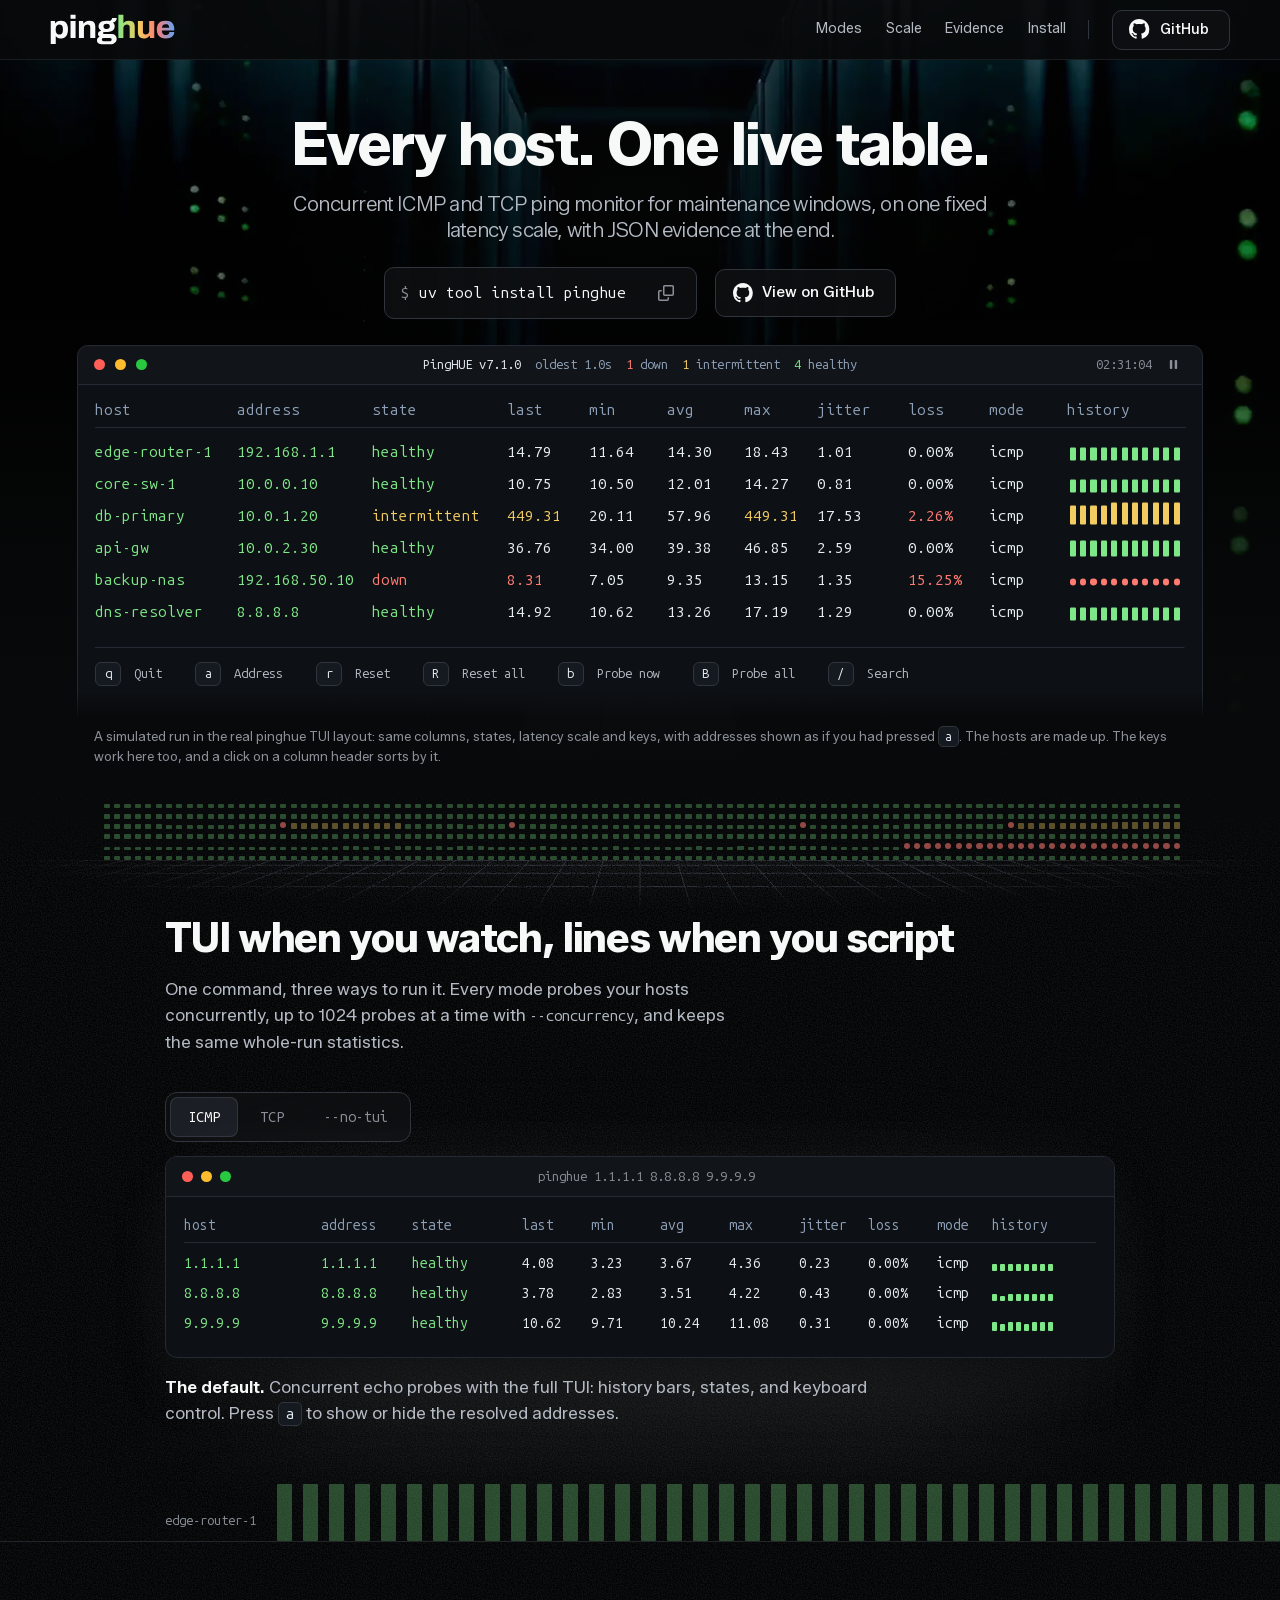
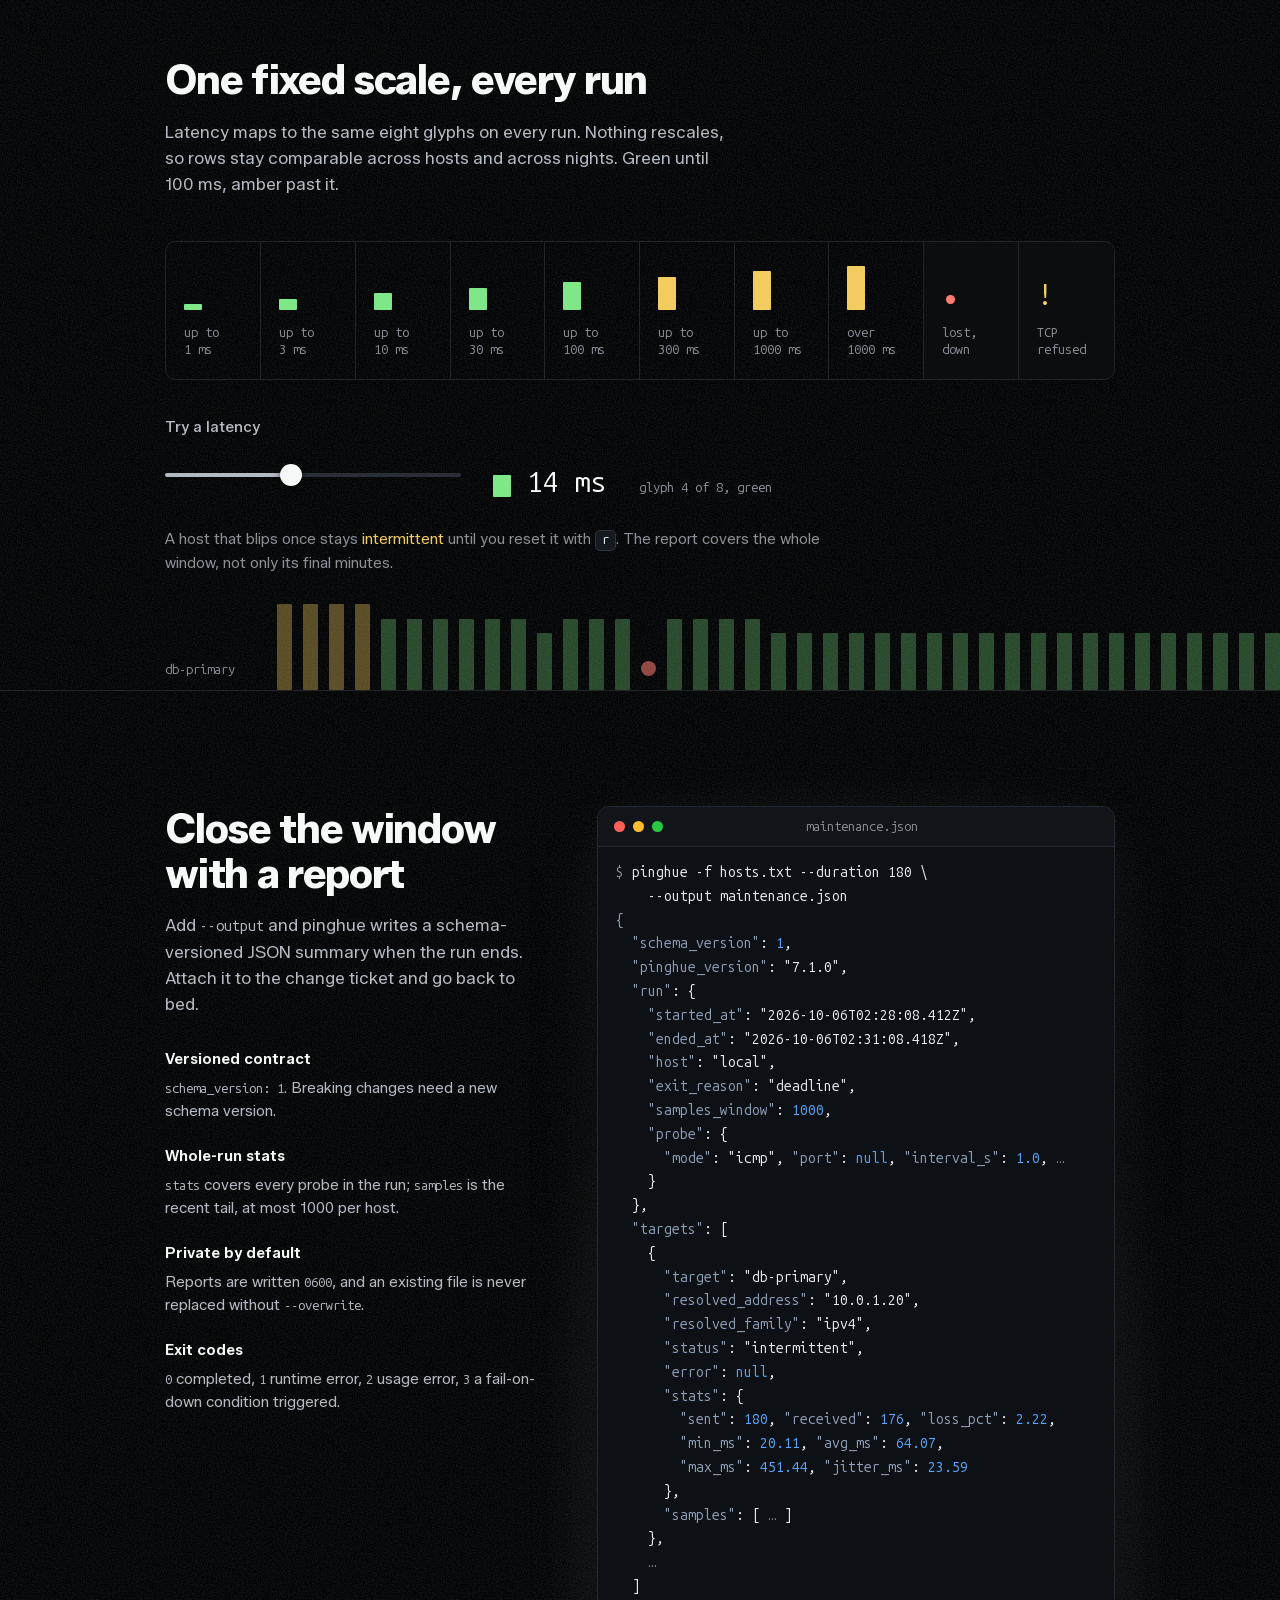
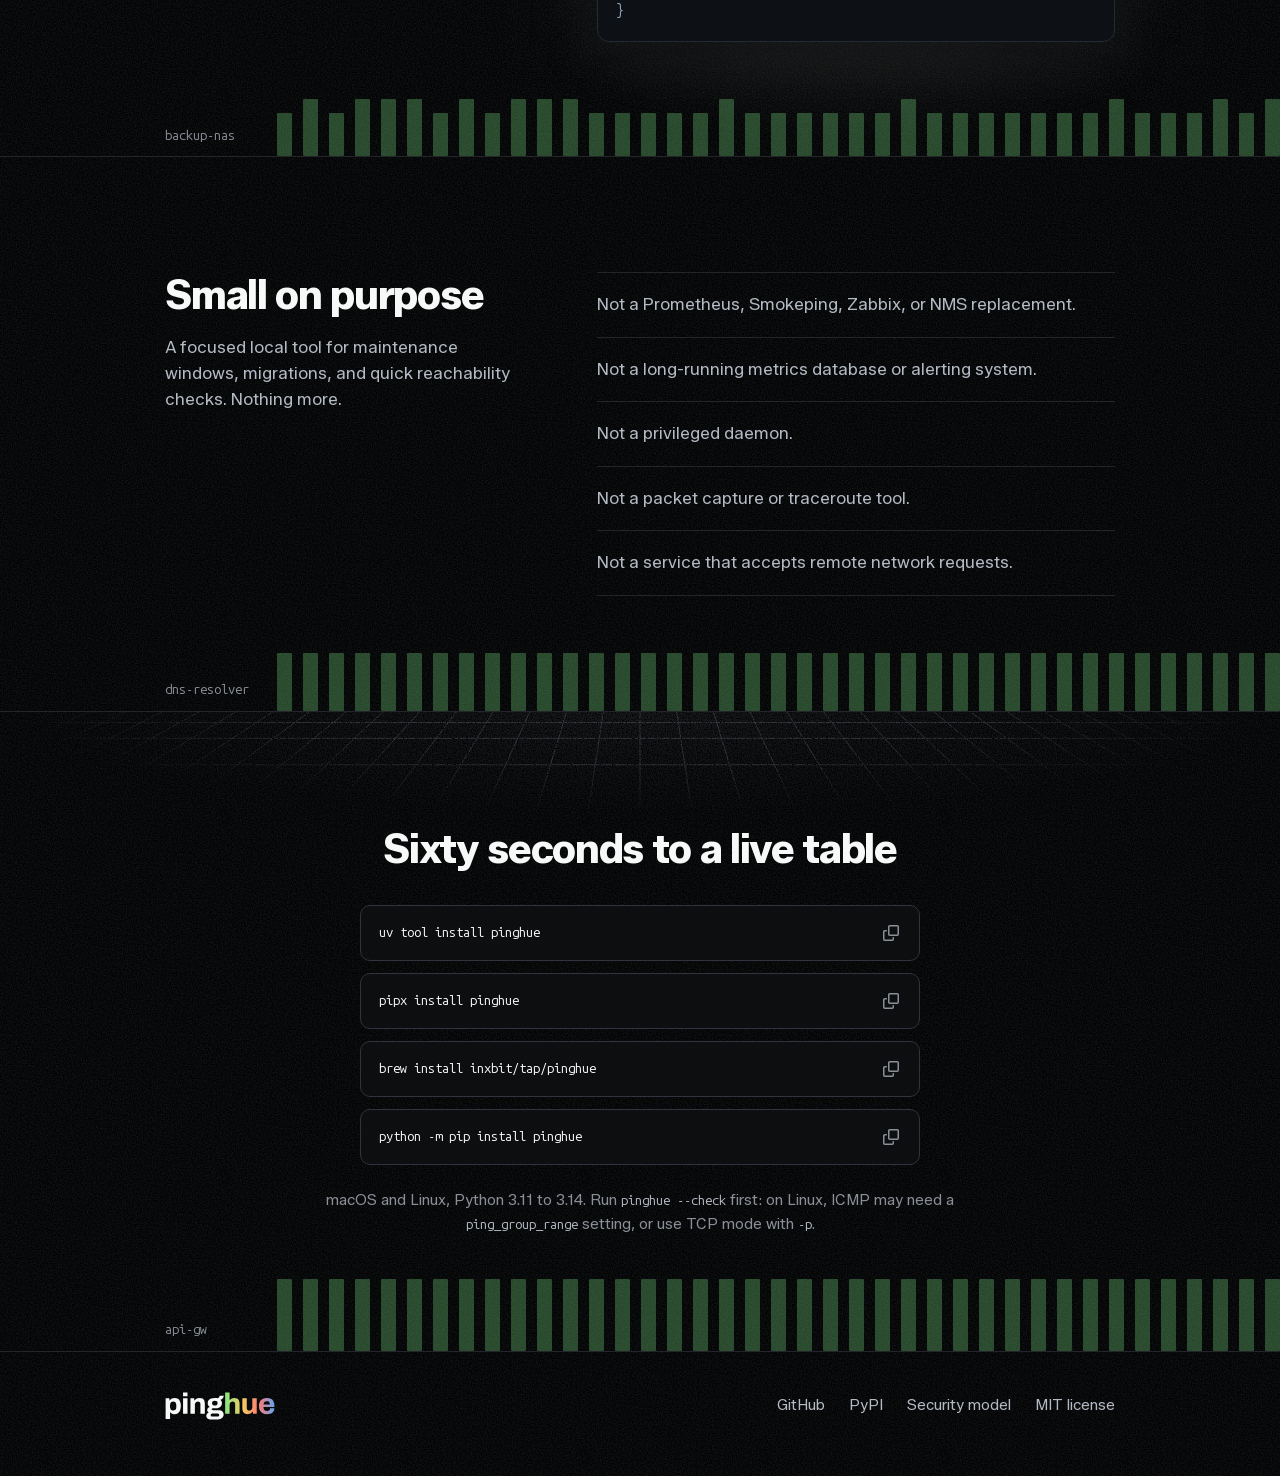
==== docs/index.html @ cf2d3b65 "site: sort the hero demo by column, and keep its title off the clock Sorting by column header, added" ====
<!DOCTYPE html>
<html lang="en">
<head>
  <meta charset="utf-8">
  <meta name="viewport" content="width=device-width, initial-scale=1">
  <meta http-equiv="Content-Security-Policy" content="default-src 'none'; script-src 'self'; style-src 'self'; img-src 'self'; font-src 'self'; media-src 'self'; base-uri 'none'; form-action 'none'">
  <title>pinghue - concurrent ICMP and TCP ping monitor</title>
  <meta name="description" content="Monitor many hosts in one colored terminal table, run ICMP or TCP probes, and export schema-versioned JSON evidence for maintenance windows.">
  <meta name="theme-color" content="#08090a">
  <link rel="canonical" href="https://pinghue.com/">
  <link rel="icon" type="image/svg+xml" href="assets/pinghue-favicon.svg">

  <meta property="og:type" content="website">
  <meta property="og:url" content="https://pinghue.com/">
  <meta property="og:title" content="pinghue - concurrent ICMP and TCP ping monitor">
  <meta property="og:description" content="Monitor many hosts in one colored terminal table, run ICMP or TCP probes, and export schema-versioned JSON evidence for maintenance windows.">
  <meta property="og:image" content="https://pinghue.com/assets/pinghue-social-card.png">
  <meta property="og:image:width" content="1200">
  <meta property="og:image:height" content="630">
  <meta property="og:image:alt" content="The pinghue terminal table monitoring several hosts during a maintenance window.">
  <meta name="twitter:card" content="summary_large_image">
  <meta name="twitter:title" content="pinghue - concurrent ICMP and TCP ping monitor">
  <meta name="twitter:description" content="Monitor many hosts in one colored terminal table, run ICMP or TCP probes, and export schema-versioned JSON evidence for maintenance windows.">
  <meta name="twitter:image" content="https://pinghue.com/assets/pinghue-social-card.png">
  <meta name="twitter:image:alt" content="The pinghue terminal table monitoring several hosts during a maintenance window.">

  <link rel="preload" href="fonts/zalando-sans-latin.woff2" as="font" type="font/woff2" crossorigin>
  <link rel="preload" href="fonts/ubuntu-sans-mono-latin.woff2" as="font" type="font/woff2" crossorigin>
  <link rel="stylesheet" href="site.css">
</head>
<body>
<svg class="sprite" aria-hidden="true" focusable="false">
  <symbol id="i-copy" viewBox="0 0 16 16"><path d="M0 6.75C0 5.784.784 5 1.75 5h1.5a.75.75 0 0 1 0 1.5h-1.5a.25.25 0 0 0-.25.25v7.5c0 .138.112.25.25.25h7.5a.25.25 0 0 0 .25-.25v-1.5a.75.75 0 0 1 1.5 0v1.5A1.75 1.75 0 0 1 9.25 16h-7.5A1.75 1.75 0 0 1 0 14.25Z"/><path d="M5 1.75C5 .784 5.784 0 6.75 0h7.5C15.216 0 16 .784 16 1.75v7.5A1.75 1.75 0 0 1 14.25 11h-7.5A1.75 1.75 0 0 1 5 9.25Zm1.75-.25a.25.25 0 0 0-.25.25v7.5c0 .138.112.25.25.25h7.5a.25.25 0 0 0 .25-.25v-7.5a.25.25 0 0 0-.25-.25Z"/></symbol>
  <symbol id="i-check" viewBox="0 0 16 16"><path d="M13.78 4.22a.75.75 0 0 1 0 1.06l-7.25 7.25a.75.75 0 0 1-1.06 0L2.22 9.28a.751.751 0 0 1 .018-1.042.751.751 0 0 1 1.042-.018L6 10.94l6.72-6.72a.75.75 0 0 1 1.06 0Z"/></symbol>
</svg>

<a class="skip-link" href="#main">Skip to content</a>

<header class="nav">
  <a class="brand" href="/"><img src="assets/pinghue-wordmark.svg" width="165" height="42" alt="pinghue"></a>
  <nav class="nav-links" aria-label="Site">
    <a href="#modes">Modes</a>
    <a href="#scale">Scale</a>
    <a href="#evidence">Evidence</a>
    <a href="#install">Install</a>
  </nav>
  <a class="btn nav-gh" href="https://github.com/inxbit/pinghue">
    <svg class="icon" viewBox="0 0 16 16" aria-hidden="true"><path d="M8 0c4.42 0 8 3.58 8 8a8.013 8.013 0 0 1-5.45 7.59c-.4.08-.55-.17-.55-.38 0-.27.01-1.13.01-2.2 0-.75-.25-1.23-.54-1.48 1.78-.2 3.65-.88 3.65-3.95 0-.88-.31-1.59-.82-2.15.08-.2.36-1.02-.08-2.12 0 0-.67-.22-2.2.82-.64-.18-1.32-.27-2-.27-.68 0-1.36.09-2 .27-1.53-1.03-2.2-.82-2.2-.82-.44 1.1-.16 1.92-.08 2.12-.51.56-.82 1.28-.82 2.15 0 3.06 1.86 3.75 3.64 3.95-.23.2-.44.55-.51 1.07-.46.21-1.61.55-2.33-.66-.15-.24-.6-.83-1.23-.82-.67.01-.27.38.01.53.34.19.73.9.82 1.13.16.45.68 1.31 2.69.94 0 .67.01 1.3.01 1.49 0 .21-.15.45-.55.38A7.995 7.995 0 0 1 0 8c0-4.42 3.58-8 8-8Z"/></svg>
    <span>GitHub</span>
  </a>
</header>

<main id="main">

  <section class="hero" aria-labelledby="hero-title" data-hero>
    <div class="backdrop" aria-hidden="true">
      <img class="still" src="assets/hero-poster.webp" width="2508" height="1412" alt="" decoding="async" fetchpriority="high">
      <video muted playsinline loop preload="none" data-src="media/hero.mp4"></video>
    </div>

    <div class="hero-copy">
      <h1 id="hero-title">Every host. One live table.</h1>
      <p class="lede">Concurrent ICMP and TCP ping monitor for maintenance windows, on one fixed latency scale, with JSON evidence at the end.</p>
      <div class="actions">
        <div class="cmd">
          <span class="cmd-prompt" aria-hidden="true">$</span>
          <code>uv tool install pinghue</code>
          <button class="copy-btn" type="button" data-copy="uv tool install pinghue" aria-label="Copy install command">
            <svg class="icon i-copy" viewBox="0 0 16 16" aria-hidden="true"><path d="M0 6.75C0 5.784.784 5 1.75 5h1.5a.75.75 0 0 1 0 1.5h-1.5a.25.25 0 0 0-.25.25v7.5c0 .138.112.25.25.25h7.5a.25.25 0 0 0 .25-.25v-1.5a.75.75 0 0 1 1.5 0v1.5A1.75 1.75 0 0 1 9.25 16h-7.5A1.75 1.75 0 0 1 0 14.25Z"/><path d="M5 1.75C5 .784 5.784 0 6.75 0h7.5C15.216 0 16 .784 16 1.75v7.5A1.75 1.75 0 0 1 14.25 11h-7.5A1.75 1.75 0 0 1 5 9.25Zm1.75-.25a.25.25 0 0 0-.25.25v7.5c0 .138.112.25.25.25h7.5a.25.25 0 0 0 .25-.25v-7.5a.25.25 0 0 0-.25-.25Z"/></svg>
            <svg class="icon i-check" viewBox="0 0 16 16" aria-hidden="true"><path d="M13.78 4.22a.75.75 0 0 1 0 1.06l-7.25 7.25a.75.75 0 0 1-1.06 0L2.22 9.28a.751.751 0 0 1 .018-1.042.751.751 0 0 1 1.042-.018L6 10.94l6.72-6.72a.75.75 0 0 1 1.06 0Z"/></svg>
          </button>
        </div>
        <a class="btn" href="https://github.com/inxbit/pinghue">
          <svg class="icon" viewBox="0 0 16 16" aria-hidden="true"><path d="M8 0c4.42 0 8 3.58 8 8a8.013 8.013 0 0 1-5.45 7.59c-.4.08-.55-.17-.55-.38 0-.27.01-1.13.01-2.2 0-.75-.25-1.23-.54-1.48 1.78-.2 3.65-.88 3.65-3.95 0-.88-.31-1.59-.82-2.15.08-.2.36-1.02-.08-2.12 0 0-.67-.22-2.2.82-.64-.18-1.32-.27-2-.27-.68 0-1.36.09-2 .27-1.53-1.03-2.2-.82-2.2-.82-.44 1.1-.16 1.92-.08 2.12-.51.56-.82 1.28-.82 2.15 0 3.06 1.86 3.75 3.64 3.95-.23.2-.44.55-.51 1.07-.46.21-1.61.55-2.33-.66-.15-.24-.6-.83-1.23-.82-.67.01-.27.38.01.53.34.19.73.9.82 1.13.16.45.68 1.31 2.69.94 0 .67.01 1.3.01 1.49 0 .21-.15.45-.55.38A7.995 7.995 0 0 1 0 8c0-4.42 3.58-8 8-8Z"/></svg>
          <span>View on GitHub</span>
        </a>
      </div>
    </div>

    <figure class="term" aria-labelledby="term-cap">
      <div class="term-window" tabindex="0" data-term>
      <div class="term-bar">
        <span class="dots" aria-hidden="true"><i></i><i></i><i></i></span>
        <span class="term-head"><span class="term-title" aria-hidden="true">PingHUE v7.1.0</span><span class="term-summary" aria-hidden="true" data-summary>oldest 1.0s  <span class="t-red">1</span> down  <span class="t-amber">1</span> intermittent  <span class="t-green">4</span> healthy</span></span>
        <span class="term-end">
          <span class="term-clock" aria-hidden="true" data-clock>02:31:04</span>
          <button class="term-pause" type="button" aria-label="Pause the live demo" data-pause hidden>
            <svg class="icon i-pause" viewBox="0 0 16 16" aria-hidden="true"><rect x="3.5" y="2.5" width="3" height="11" rx="1"/><rect x="9.5" y="2.5" width="3" height="11" rx="1"/></svg>
            <svg class="icon i-play" viewBox="0 0 16 16" aria-hidden="true"><path d="M4.5 2.9v10.2a.9.9 0 0 0 1.37.77l8.2-5.1a.9.9 0 0 0 0-1.54l-8.2-5.1A.9.9 0 0 0 4.5 2.9Z"/></svg>
          </button>
        </span>
      </div>
      <div class="term-body" data-scroll="pinghue table">
        <table class="tui">
          <thead>
            <tr><th scope="col">host</th><th scope="col">address</th><th scope="col">state</th><th scope="col">last</th><th scope="col">min</th><th scope="col">avg</th><th scope="col">max</th><th scope="col">jitter</th><th scope="col">loss</th><th scope="col">mode</th><th scope="col">history</th></tr>
          </thead>
          <tbody data-rows>
            <tr><th scope="row">edge-router-1</th><td>192.168.1.1</td><td class="s-healthy">healthy</td><td>14.79</td><td>11.64</td><td>14.30</td><td>18.43</td><td>1.01</td><td>0.00%</td><td>icmp</td><td><span class="bars" role="img" aria-label="last 11 probes: 11 ok"><i class="ok h4"></i><i class="ok h4"></i><i class="ok h4"></i><i class="ok h4"></i><i class="ok h4"></i><i class="ok h4"></i><i class="ok h4"></i><i class="ok h4"></i><i class="ok h4"></i><i class="ok h4"></i><i class="ok h4"></i></span></td></tr>
            <tr><th scope="row">core-sw-1</th><td>10.0.0.10</td><td class="s-healthy">healthy</td><td>10.75</td><td>10.50</td><td>12.01</td><td>14.27</td><td>0.81</td><td>0.00%</td><td>icmp</td><td><span class="bars" role="img" aria-label="last 11 probes: 11 ok"><i class="ok h4"></i><i class="ok h4"></i><i class="ok h4"></i><i class="ok h4"></i><i class="ok h4"></i><i class="ok h4"></i><i class="ok h4"></i><i class="ok h4"></i><i class="ok h4"></i><i class="ok h4"></i><i class="ok h4"></i></span></td></tr>
            <tr><th scope="row">db-primary</th><td>10.0.1.20</td><td class="s-intermittent">intermittent</td><td class="t-amber">449.31</td><td>20.11</td><td>57.96</td><td class="t-amber">449.31</td><td>17.53</td><td class="t-red">2.26%</td><td>icmp</td><td><span class="bars" role="img" aria-label="last 11 probes: 11 slow"><i class="slow h6"></i><i class="slow h6"></i><i class="slow h6"></i><i class="slow h6"></i><i class="slow h7"></i><i class="slow h7"></i><i class="slow h7"></i><i class="slow h7"></i><i class="slow h7"></i><i class="slow h7"></i><i class="slow h7"></i></span></td></tr>
            <tr><th scope="row">api-gw</th><td>10.0.2.30</td><td class="s-healthy">healthy</td><td>36.76</td><td>34.00</td><td>39.38</td><td>46.85</td><td>2.59</td><td>0.00%</td><td>icmp</td><td><span class="bars" role="img" aria-label="last 11 probes: 11 ok"><i class="ok h5"></i><i class="ok h5"></i><i class="ok h5"></i><i class="ok h5"></i><i class="ok h5"></i><i class="ok h5"></i><i class="ok h5"></i><i class="ok h5"></i><i class="ok h5"></i><i class="ok h5"></i><i class="ok h5"></i></span></td></tr>
            <tr><th scope="row">backup-nas</th><td>192.168.50.10</td><td class="s-down">down</td><td class="t-red">8.31</td><td>7.05</td><td>9.35</td><td>13.15</td><td>1.35</td><td class="t-red">15.25%</td><td>icmp</td><td><span class="bars" role="img" aria-label="last 11 probes: 11 lost"><i class="fail"></i><i class="fail"></i><i class="fail"></i><i class="fail"></i><i class="fail"></i><i class="fail"></i><i class="fail"></i><i class="fail"></i><i class="fail"></i><i class="fail"></i><i class="fail"></i></span></td></tr>
            <tr><th scope="row">dns-resolver</th><td>8.8.8.8</td><td class="s-healthy">healthy</td><td>14.92</td><td>10.62</td><td>13.26</td><td>17.19</td><td>1.29</td><td>0.00%</td><td>icmp</td><td><span class="bars" role="img" aria-label="last 11 probes: 11 ok"><i class="ok h4"></i><i class="ok h4"></i><i class="ok h4"></i><i class="ok h4"></i><i class="ok h4"></i><i class="ok h4"></i><i class="ok h4"></i><i class="ok h4"></i><i class="ok h4"></i><i class="ok h4"></i><i class="ok h4"></i></span></td></tr>
          </tbody>
        </table>
        <p class="term-note" aria-live="polite" data-term-note></p>
      </div>
      <div class="term-search" data-search hidden>
        <span aria-hidden="true">/</span>
        <input class="term-search-input" type="text" aria-label="Search host names and addresses" placeholder="host or address, several with spaces" autocomplete="off" autocapitalize="off" spellcheck="false" enterkeyhint="search" data-search-input>
        <span class="term-search-count" aria-live="polite" data-search-count></span>
      </div>
      <div class="term-keys" role="group" aria-label="pinghue keys">
        <button class="key" type="button" data-key="q" disabled><kbd>q</kbd>Quit</button>
        <button class="key" type="button" data-key="a" disabled><kbd>a</kbd>Address</button>
        <button class="key" type="button" data-key="r" disabled><kbd>r</kbd>Reset</button>
        <button class="key" type="button" data-key="R" disabled><kbd>R</kbd>Reset all</button>
        <button class="key" type="button" data-key="b" disabled><kbd>b</kbd>Probe now</button>
        <button class="key" type="button" data-key="B" disabled><kbd>B</kbd>Probe all</button>
        <button class="key" type="button" data-key="/" disabled><kbd>/</kbd>Search</button>
        <button class="key" type="button" data-key="Escape" disabled hidden><kbd>esc</kbd>Clear search</button>
      </div>
      </div>
      <figcaption id="term-cap">A simulated run in the real pinghue TUI layout: same columns, states, latency scale and keys<span class="wide-only">, with addresses shown as if you had pressed <kbd>a</kbd></span><span class="narrow-only">; a narrow screen shows only some of the eleven columns</span>. The hosts are made up.<span class="js-only"> The keys work here too, and a click on a column header sorts by it.</span></figcaption>
    </figure>
  </section>

  <section class="section modes" id="modes" aria-labelledby="modes-title">
    <div class="trace-stack" data-trace-stack aria-hidden="true"></div>
    <div class="wrap">
      <div class="section-head">
        <h2 id="modes-title">TUI when you watch, lines when you script</h2>
        <p class="section-lede">One command, three ways to run it. Every mode probes your hosts concurrently, up to 1024 probes at a time with <code>--concurrency</code>, and keeps the same whole-run statistics.</p>
      </div>

      <div class="panes">
        <div class="tabs" role="tablist" aria-label="Ways to run pinghue" data-tabs>
          <button class="tab" type="button" role="tab" id="tab-icmp" aria-controls="pane-icmp" aria-selected="true">ICMP</button>
          <button class="tab" type="button" role="tab" id="tab-tcp" aria-controls="pane-tcp" aria-selected="false" tabindex="-1">TCP</button>
          <button class="tab" type="button" role="tab" id="tab-lines" aria-controls="pane-lines" aria-selected="false" tabindex="-1">--no-tui</button>
        </div>

        <div class="pane" role="tabpanel" tabindex="0" id="pane-icmp" aria-labelledby="tab-icmp">
          <figure class="window">
            <div class="window-bar" aria-hidden="true"><span class="dots"><i></i><i></i><i></i></span><span class="window-title">pinghue 1.1.1.1 8.8.8.8 9.9.9.9</span></div>
            <div class="window-body" data-scroll="ICMP example table">
              <table class="tui tui-mini">
                <thead><tr><th scope="col">host</th><th scope="col">address</th><th scope="col">state</th><th scope="col">last</th><th scope="col">min</th><th scope="col">avg</th><th scope="col">max</th><th scope="col">jitter</th><th scope="col">loss</th><th scope="col">mode</th><th scope="col">history</th></tr></thead>
                <tbody>
                  <tr><th scope="row">1.1.1.1</th><td>1.1.1.1</td><td class="s-healthy">healthy</td><td>4.08</td><td>3.23</td><td>3.67</td><td>4.36</td><td>0.23</td><td>0.00%</td><td>icmp</td><td><span class="bars" role="img" aria-label="last 8 probes: 8 ok"><i class="ok h3"></i><i class="ok h3"></i><i class="ok h3"></i><i class="ok h3"></i><i class="ok h3"></i><i class="ok h3"></i><i class="ok h3"></i><i class="ok h3"></i></span></td></tr>
                  <tr><th scope="row">8.8.8.8</th><td>8.8.8.8</td><td class="s-healthy">healthy</td><td>3.78</td><td>2.83</td><td>3.51</td><td>4.22</td><td>0.43</td><td>0.00%</td><td>icmp</td><td><span class="bars" role="img" aria-label="last 8 probes: 8 ok"><i class="ok h3"></i><i class="ok h2"></i><i class="ok h3"></i><i class="ok h3"></i><i class="ok h3"></i><i class="ok h3"></i><i class="ok h3"></i><i class="ok h3"></i></span></td></tr>
                  <tr><th scope="row">9.9.9.9</th><td>9.9.9.9</td><td class="s-healthy">healthy</td><td>10.62</td><td>9.71</td><td>10.24</td><td>11.08</td><td>0.31</td><td>0.00%</td><td>icmp</td><td><span class="bars" role="img" aria-label="last 8 probes: 8 ok"><i class="ok h4"></i><i class="ok h3"></i><i class="ok h4"></i><i class="ok h4"></i><i class="ok h3"></i><i class="ok h4"></i><i class="ok h4"></i><i class="ok h4"></i></span></td></tr>
                </tbody>
              </table>
            </div>
          </figure>
          <p class="pane-note"><strong>The default.</strong> Concurrent echo probes with the full TUI: history bars, states, and keyboard control. Press <kbd>a</kbd> to show or hide the resolved addresses.</p>
        </div>

        <div class="pane" role="tabpanel" tabindex="0" id="pane-tcp" aria-labelledby="tab-tcp">
          <figure class="window">
            <div class="window-bar" aria-hidden="true"><span class="dots"><i></i><i></i><i></i></span><span class="window-title">pinghue -p 443 1.1.1.1 10.0.4.12</span></div>
            <div class="window-body" data-scroll="TCP example table">
              <table class="tui tui-mini">
                <thead><tr><th scope="col">host</th><th scope="col">address</th><th scope="col">state</th><th scope="col">last</th><th scope="col">min</th><th scope="col">avg</th><th scope="col">max</th><th scope="col">jitter</th><th scope="col">loss</th><th scope="col">mode</th><th scope="col">history</th></tr></thead>
                <tbody>
                  <tr><th scope="row">1.1.1.1</th><td>1.1.1.1</td><td class="s-healthy">healthy</td><td>6.42</td><td>5.88</td><td>6.31</td><td>7.02</td><td>0.19</td><td>0.00%</td><td>tcp</td><td><span class="bars" role="img" aria-label="last 8 probes: 8 ok"><i class="ok h3"></i><i class="ok h3"></i><i class="ok h3"></i><i class="ok h3"></i><i class="ok h3"></i><i class="ok h3"></i><i class="ok h3"></i><i class="ok h3"></i></span></td></tr>
                  <tr><th scope="row">10.0.4.12</th><td>10.0.4.12</td><td class="s-down">down</td><td class="t-red">-</td><td>-</td><td>-</td><td>-</td><td>-</td><td class="t-red">100.00%</td><td>tcp</td><td><span class="bars" role="img" aria-label="last 8 probes: 8 refused"><i class="refused"></i><i class="refused"></i><i class="refused"></i><i class="refused"></i><i class="refused"></i><i class="refused"></i><i class="refused"></i><i class="refused"></i></span></td></tr>
                </tbody>
              </table>
            </div>
          </figure>
          <p class="pane-note"><strong>No privileges needed.</strong> Connect checks against any port from 1 to 65535. A refused connection prints its own amber <code class="c-amber">!</code> in the history, so you can tell a closed port from a timeout at a glance.</p>
        </div>

        <div class="pane" role="tabpanel" tabindex="0" id="pane-lines" aria-labelledby="tab-lines">
          <figure class="window">
            <div class="window-bar" aria-hidden="true"><span class="dots"><i></i><i></i><i></i></span><span class="window-title">sh</span></div>
            <pre class="window-body lines" data-scroll="--no-tui example output"><code><span class="prompt">$</span> pinghue -p 443 example.com -c 3 --no-tui
<span class="out">2026-10-06T02:31:04.118204+00:00 example.com ok latency=14.08ms
2026-10-06T02:31:05.119927+00:00 example.com ok latency=13.92ms
2026-10-06T02:31:06.121376+00:00 example.com ok latency=14.31ms</span>
<span class="prompt">$</span> echo $?
<span class="out">0</span></code></pre>
          </figure>
          <p class="pane-note"><strong>For cron and CI.</strong> The default when stdout is not a terminal, <code>--no-tui</code> on one. One line per probe, exit code <code>3</code> when a <code>--fail-on-any-down</code> or <code>--fail-on-all-down</code> condition triggers, and <code>--output</code> for the report.</p>
        </div>
      </div>
    </div>
    <div class="trace" data-trace="edge-router-1" aria-hidden="true"></div>
  </section>

  <section class="section scale" id="scale" aria-labelledby="scale-title">
    <div class="wrap">
      <div class="section-head">
        <h2 id="scale-title">One fixed scale, every run</h2>
        <p class="section-lede">Latency maps to the same eight glyphs on every run. Nothing rescales, so rows stay comparable across hosts and across nights. Green until 100&nbsp;ms, amber past it.</p>
      </div>

      <ol class="ruler" aria-label="The pinghue latency scale">
        <li><span class="bars"><i class="ok h1"></i></span><span class="band">up to 1&nbsp;ms</span></li>
        <li><span class="bars"><i class="ok h2"></i></span><span class="band">up to 3&nbsp;ms</span></li>
        <li><span class="bars"><i class="ok h3"></i></span><span class="band">up to 10&nbsp;ms</span></li>
        <li><span class="bars"><i class="ok h4"></i></span><span class="band">up to 30&nbsp;ms</span></li>
        <li><span class="bars"><i class="ok h5"></i></span><span class="band">up to 100&nbsp;ms</span></li>
        <li><span class="bars"><i class="slow h6"></i></span><span class="band">up to 300&nbsp;ms</span></li>
        <li><span class="bars"><i class="slow h7"></i></span><span class="band">up to 1000&nbsp;ms</span></li>
        <li><span class="bars"><i class="slow h8"></i></span><span class="band">over 1000&nbsp;ms</span></li>
        <li class="ruler-mark"><span class="bars"><i class="fail"></i></span><span class="band">lost, down</span></li>
        <li class="ruler-mark"><span class="bars"><i class="refused"></i></span><span class="band">TCP refused</span></li>
      </ol>

      <div class="lab" data-lab>
        <label class="lab-label" for="lab-slider">Try a latency</label>
        <div class="lab-row">
          <input class="lab-slider" id="lab-slider" type="range" min="0" max="1000" step="1" value="417" aria-valuetext="14 milliseconds: glyph 4 of 8, green" data-lab-slider>
          <output class="lab-readout" for="lab-slider" data-lab-readout>
            <span class="bars lab-bar" aria-hidden="true"><i class="ok h4"></i></span>
            <span class="lab-ms" data-lab-ms>14 ms</span>
            <span class="lab-band" data-lab-band>glyph 4 of 8, green</span>
          </output>
        </div>
      </div>

      <p class="note">A host that blips once stays <span class="c-amber">intermittent</span> until you reset it with <kbd>r</kbd>. The report covers the whole window, not only its final minutes.</p>
    </div>
    <div class="trace" data-trace="db-primary" aria-hidden="true"></div>
  </section>

  <section class="section evidence" id="evidence" aria-labelledby="evidence-title">
    <div class="wrap split">
      <div class="section-head">
        <h2 id="evidence-title">Close the window with a report</h2>
        <p class="section-lede">Add <code>--output</code> and pinghue writes a schema-versioned JSON summary when the run ends. Attach it to the change ticket and go back to bed.</p>
        <dl class="facts">
          <div><dt>Versioned contract</dt><dd><code>schema_version: 1</code>. Breaking changes need a new schema version.</dd></div>
          <div><dt>Whole-run stats</dt><dd><code>stats</code> covers every probe in the run; <code>samples</code> is the recent tail, at most 1000 per host.</dd></div>
          <div><dt>Private by default</dt><dd>Reports are written <code>0600</code>, and an existing file is never replaced without <code>--overwrite</code>.</dd></div>
          <div><dt>Exit codes</dt><dd><code>0</code> completed, <code>1</code> runtime error, <code>2</code> usage error, <code>3</code> a fail-on-down condition triggered.</dd></div>
        </dl>
      </div>
      <figure class="window">
        <div class="window-bar" aria-hidden="true"><span class="dots"><i></i><i></i><i></i></span><span class="window-title">maintenance.json</span></div>
        <pre class="window-body json" data-scroll="maintenance.json report"><code><span class="prompt">$</span> pinghue -f hosts.txt --duration 180 \
    --output maintenance.json
<span class="jp">{</span>
  <span class="jk">"schema_version"</span>: <span class="jn">1</span>,
  <span class="jk">"pinghue_version"</span>: <span class="js">"7.1.0"</span>,
  <span class="jk">"run"</span>: {
    <span class="jk">"started_at"</span>: <span class="js">"2026-10-06T02:28:08.412Z"</span>,
    <span class="jk">"ended_at"</span>: <span class="js">"2026-10-06T02:31:08.418Z"</span>,
    <span class="jk">"host"</span>: <span class="js">"local"</span>,
    <span class="jk">"exit_reason"</span>: <span class="js">"deadline"</span>,
    <span class="jk">"samples_window"</span>: <span class="jn">1000</span>,
    <span class="jk">"probe"</span>: {
      <span class="jk">"mode"</span>: <span class="js">"icmp"</span>, <span class="jk">"port"</span>: <span class="jn">null</span>, <span class="jk">"interval_s"</span>: <span class="jn">1.0</span>, <span class="jc">…</span>
    }
  },
  <span class="jk">"targets"</span>: [
    {
      <span class="jk">"target"</span>: <span class="js">"db-primary"</span>,
      <span class="jk">"resolved_address"</span>: <span class="js">"10.0.1.20"</span>,
      <span class="jk">"resolved_family"</span>: <span class="js">"ipv4"</span>,
      <span class="jk">"status"</span>: <span class="js c-amber">"intermittent"</span>,
      <span class="jk">"error"</span>: <span class="jn">null</span>,
      <span class="jk">"stats"</span>: {
        <span class="jk">"sent"</span>: <span class="jn">180</span>, <span class="jk">"received"</span>: <span class="jn">176</span>, <span class="jk">"loss_pct"</span>: <span class="jn">2.22</span>,
        <span class="jk">"min_ms"</span>: <span class="jn">20.11</span>, <span class="jk">"avg_ms"</span>: <span class="jn">64.07</span>,
        <span class="jk">"max_ms"</span>: <span class="jn">451.44</span>, <span class="jk">"jitter_ms"</span>: <span class="jn">23.59</span>
      },
      <span class="jk">"samples"</span>: [ <span class="jc">…</span> ]
    },
    <span class="jc">…</span>
  ]
<span class="jp">}</span></code></pre>
      </figure>
    </div>
    <div class="trace" data-trace="backup-nas" aria-hidden="true"></div>
  </section>

  <section class="section not" id="not" aria-labelledby="not-title">
    <div class="wrap split">
      <div class="section-head">
        <h2 id="not-title">Small on purpose</h2>
        <p class="section-lede">A focused local tool for maintenance windows, migrations, and quick reachability checks. Nothing more.</p>
      </div>
      <ul class="not-list">
        <li>Not a Prometheus, Smokeping, Zabbix, or NMS replacement.</li>
        <li>Not a long-running metrics database or alerting system.</li>
        <li>Not a privileged daemon.</li>
        <li>Not a packet capture or traceroute tool.</li>
        <li>Not a service that accepts remote network requests.</li>
      </ul>
    </div>
    <div class="trace" data-trace="dns-resolver" aria-hidden="true"></div>
  </section>

  <section class="section install" id="install" aria-labelledby="install-title">
    <div class="wrap">
      <h2 id="install-title">Sixty seconds to a live table</h2>
      <div class="install-list">
        <div class="cmd cmd-row"><code>uv tool install pinghue</code><button class="copy-btn" type="button" data-copy="uv tool install pinghue" aria-label="Copy uv command"><svg class="icon i-copy" viewBox="0 0 16 16" aria-hidden="true"><use href="#i-copy"/></svg><svg class="icon i-check" viewBox="0 0 16 16" aria-hidden="true"><use href="#i-check"/></svg></button></div>
        <div class="cmd cmd-row"><code>pipx install pinghue</code><button class="copy-btn" type="button" data-copy="pipx install pinghue" aria-label="Copy pipx command"><svg class="icon i-copy" viewBox="0 0 16 16" aria-hidden="true"><use href="#i-copy"/></svg><svg class="icon i-check" viewBox="0 0 16 16" aria-hidden="true"><use href="#i-check"/></svg></button></div>
        <div class="cmd cmd-row"><code>brew install inxbit/tap/pinghue</code><button class="copy-btn" type="button" data-copy="brew install inxbit/tap/pinghue" aria-label="Copy Homebrew command"><svg class="icon i-copy" viewBox="0 0 16 16" aria-hidden="true"><use href="#i-copy"/></svg><svg class="icon i-check" viewBox="0 0 16 16" aria-hidden="true"><use href="#i-check"/></svg></button></div>
        <div class="cmd cmd-row"><code>python -m pip install pinghue</code><button class="copy-btn" type="button" data-copy="python -m pip install pinghue" aria-label="Copy pip command"><svg class="icon i-copy" viewBox="0 0 16 16" aria-hidden="true"><use href="#i-copy"/></svg><svg class="icon i-check" viewBox="0 0 16 16" aria-hidden="true"><use href="#i-check"/></svg></button></div>
      </div>
      <p class="install-note">macOS and Linux, Python 3.11 to 3.14. Run <code>pinghue --check</code> first: on Linux, ICMP may need a <code>ping_group_range</code> setting, or use TCP mode with <code>-p</code>.</p>
    </div>
    <div class="trace" data-trace="api-gw" aria-hidden="true"></div>
  </section>

</main>

<footer class="footer">
  <div class="wrap footer-row">
    <a class="brand" href="/"><img src="assets/pinghue-wordmark.svg" width="165" height="42" alt="pinghue" loading="lazy"></a>
    <nav class="footer-links" aria-label="Footer">
      <a href="https://github.com/inxbit/pinghue">GitHub</a>
      <a href="https://pypi.org/project/pinghue/">PyPI</a>
      <a href="https://github.com/inxbit/pinghue/blob/main/SECURITY.md">Security model</a>
      <a href="https://github.com/inxbit/pinghue/blob/main/LICENSE">MIT license</a>
    </nav>
  </div>
</footer>

<p class="visually-hidden" role="status" aria-live="polite" aria-atomic="true" data-copy-status></p>

<script src="site.js"></script>
</body>
</html>
---- docs/site.css ----
/* pinghue.com
   A near-black developer page with the real TUI as the hero. Inside the
   terminal windows the text and state colors are the product's own
   (src/pinghue/ui.py, and the Textual cursor in app.py); the window ground is
   the page's. Outside them the page stays neutral so the table is the only
   thing in color. Desktop sizes are measured off the approved comp (1672 px
   wide) and scale with the viewport through --u, with px floors so nothing
   shrinks below reading size; narrow screens freeze --u at its 1100 px value. */

@font-face {
  font-family: "Zalando Sans";
  src: url("fonts/zalando-sans-latin.woff2") format("woff2");
  font-weight: 200 900;
  font-style: normal;
  font-display: swap;
}

@font-face {
  font-family: "Ubuntu Sans Mono";
  src: url("fonts/ubuntu-sans-mono-latin.woff2") format("woff2");
  font-weight: 400 700;
  font-style: normal;
  font-display: swap;
}

:root {
  color-scheme: dark;

  --bg: #08090a;
  --fg: #f7f8f8;
  --fg-2: #b4bac4;
  --muted: #8a8f98;
  --line: #23252a;
  --line-2: #30343c;
  --chip: rgb(14 16 18 / 0.86);
  --r-control: 10px;
  --r-surface: 12px;

  /* the type scale outside the comp-measured hero */
  --fs-xs: 13px;
  --fs-sm: 14px;
  --fs-md: 15px;
  --fs-body: 17px;

  /* terminal windows: product text and state colors on the page's ground */
  --tui-bg: #0d1014;
  --tui-bar: #11151a;
  --tui-text: #e6edf3;
  --tui-muted: #8ea0b8;
  --tui-line: #232a33;
  --green: #7ee787;
  --amber: #f2cc60;
  --red: #ff7b72;
  --blue: #58a6ff;

  --sans: "Zalando Sans", ui-sans-serif, system-ui, -apple-system, "Segoe UI", sans-serif;
  --mono: "Ubuntu Sans Mono", ui-monospace, "SF Mono", Menlo, Consolas, monospace;

  /* one comp pixel, so desktop lands where the comp drew it */
  --u: calc(min(100cqw, 1840px) / 1672);
}

*,
*::before,
*::after {
  box-sizing: border-box;
}

html {
  background: var(--bg);
  scrollbar-color: var(--line-2) var(--bg);
  -webkit-text-size-adjust: 100%;
}

body {
  margin: 0;
  container-type: inline-size;
  background: var(--bg);
  color: var(--fg);
  font-family: var(--sans);
  font-size: 17px;
  line-height: 1.5;
  font-synthesis: none;
  text-rendering: optimizeLegibility;
  -webkit-font-smoothing: antialiased;
}

::selection {
  background: rgb(88 166 255 / 0.32);
  color: var(--fg);
}

a {
  color: inherit;
  text-decoration: none;
}

:focus-visible {
  outline: 2px solid var(--blue);
  outline-offset: 3px;
  border-radius: 6px;
}

code,
kbd {
  font-family: var(--mono);
}

.visually-hidden {
  position: absolute;
  width: 1px;
  height: 1px;
  margin: -1px;
  overflow: hidden;
  clip-path: inset(50%);
  white-space: nowrap;
}

.skip-link {
  position: absolute;
  top: 12px;
  left: 12px;
  z-index: 10;
  padding: 10px 14px;
  border-radius: 8px;
  background: var(--fg);
  color: var(--bg);
  transform: translateY(-160%);
  transition: transform 0.2s ease-out;
}

.skip-link:focus {
  transform: none;
}

.icon {
  width: 1em;
  height: 1em;
  flex: none;
  fill: currentColor;
}

/* ------------------------------------------------ buttons */

.btn {
  display: inline-flex;
  align-items: center;
  gap: 0.6em;
  border: 1px solid var(--line-2);
  border-radius: var(--r-control);
  background: var(--chip);
  color: var(--fg);
  font-weight: 500;
  white-space: nowrap;
  transition: border-color 0.2s ease-out, background-color 0.2s ease-out;
}

.btn:hover {
  border-color: #4a505a;
  background: rgb(26 29 33 / 0.92);
}

.btn .icon {
  font-size: 1.32em;
}

/* ------------------------------------------------ nav */

.nav {
  position: absolute;
  inset: 0 0 auto;
  z-index: 3;
  display: flex;
  align-items: center;
  height: max(60px, calc(76 * var(--u)));
  padding: 0 max(20px, calc(65 * var(--u)));
  border-bottom: 1px solid rgb(35 37 42 / 0.7);
  background: rgb(8 9 10 / 0.94);
}

.brand {
  display: flex;
  align-items: center;
  margin-right: auto;
  border-radius: 4px;
}

.brand img {
  display: block;
  width: max(120px, calc(163 * var(--u)));
  height: auto;
}

.nav-links {
  display: flex;
  gap: calc(31 * var(--u));
  padding-right: calc(29 * var(--u));
  margin-right: calc(29 * var(--u));
  border-right: 1px solid var(--line-2);
  font-size: max(14px, calc(17 * var(--u)));
  line-height: calc(24 * var(--u));
}

.nav-links a {
  color: var(--fg-2);
  transition: color 0.2s ease-out;
}

.nav-links a:hover {
  color: var(--fg);
}

.nav-gh {
  gap: max(8px, calc(14 * var(--u)));
  height: max(40px, calc(48 * var(--u)));
  padding: 0 max(14px, calc(26 * var(--u))) 0 max(12px, calc(22 * var(--u)));
  border-radius: var(--r-control);
  font-size: max(14px, calc(18 * var(--u)));
}

.nav-gh .icon {
  font-size: 1.45em;
}

/* ------------------------------------------------ hero */

.hero {
  position: relative;
  isolation: isolate;
  padding-top: max(104px, calc(145 * var(--u)));
  text-align: center;
}

.backdrop {
  position: absolute;
  inset: 0;
  z-index: -1;
  overflow: hidden;
  background: var(--bg);
}

.backdrop::after {
  content: "";
  position: absolute;
  inset: auto 0 0;
  height: 28%;
  background: linear-gradient(to bottom, rgb(8 9 10 / 0), var(--bg));
}

.still,
.backdrop video {
  position: absolute;
  inset: 0;
  width: 100%;
  height: 100%;
  object-fit: cover;
  object-position: 50% 0;
}

.backdrop video {
  opacity: 0;
  transition: opacity 1.4s cubic-bezier(0.16, 1, 0.3, 1);
}

.is-playing .backdrop video {
  opacity: 1;
}

/* the footage stays visible; only the text block and the table get shade */
.backdrop::before {
  content: "";
  position: absolute;
  inset: 0;
  z-index: 1;
  background:
    radial-gradient(ellipse 34% 22% at 50% 24%, rgb(8 9 10 / 0.5), rgb(8 9 10 / 0)),
    linear-gradient(to bottom, rgb(8 9 10 / 0.3) 0%, rgb(8 9 10 / 0.05) 26%, rgb(8 9 10 / 0.2) 46%, rgb(8 9 10 / 0.8) 72%, var(--bg) 100%);
}

.hero-copy {
  position: relative;
  padding: 0 24px;
}

.hero h1 {
  margin: 0 auto;
  font-size: max(40px, calc(78 * var(--u)));
  font-weight: 700;
  line-height: 1.1;
  letter-spacing: -0.035em;
  text-wrap: balance;
}

.lede {
  max-width: max(34em, calc(790 * var(--u)));
  margin: max(14px, calc(16 * var(--u))) auto 0;
  color: var(--fg-2);
  font-size: max(16px, calc(27 * var(--u)));
  font-weight: 300;
  line-height: max(24px, calc(34 * var(--u)));
  letter-spacing: -0.038em;
}

.actions {
  display: flex;
  justify-content: center;
  align-items: center;
  gap: max(14px, calc(24 * var(--u)));
  margin-top: max(24px, calc(27 * var(--u)));
}

.cmd {
  display: inline-flex;
  align-items: center;
  height: max(52px, calc(62 * var(--u)));
  padding: 0 max(6px, calc(10 * var(--u))) 0 max(16px, calc(18 * var(--u)));
  border: 1px solid var(--line-2);
  border-radius: var(--r-control);
  background: var(--chip);
  font-family: var(--mono);
  font-size: max(15px, calc(20.5 * var(--u)));
  white-space: nowrap;
}

.cmd-prompt {
  margin-right: 0.55em;
  color: var(--muted);
}

.cmd code {
  color: var(--fg);
}

.copy-btn {
  display: grid;
  place-items: center;
  width: 44px;
  height: 44px;
  margin-left: max(10px, calc(24 * var(--u)));
  padding: 0;
  border: 0;
  border-radius: 8px;
  background: transparent;
  color: var(--muted);
  font-size: 16px;
  cursor: pointer;
  transition: color 0.2s ease-out, background-color 0.2s ease-out;
}

.copy-btn:hover {
  background: rgb(255 255 255 / 0.06);
  color: var(--fg);
}

.copy-btn .icon {
  grid-area: 1 / 1;
}

.copy-btn .i-check,
.copy-btn.copied .i-copy {
  visibility: hidden;
}

.copy-btn.copied .i-check {
  visibility: visible;
  color: var(--green);
}

.copy-btn.failed {
  color: var(--red);
}

.actions .btn {
  height: max(48px, calc(56 * var(--u)));
  padding: 0 max(20px, calc(28 * var(--u))) 0 max(16px, calc(22 * var(--u)));
  border-radius: var(--r-control);
  font-size: max(15px, calc(18 * var(--u)));
}

/* ------------------------------------------------ the terminal */

.term {
  position: relative;
  width: calc(1472 * var(--u));
  margin: calc(34 * var(--u)) auto 0;
  text-align: left;
}

.term-bar,
.term-body,
.term-search,
.term-keys {
  background: var(--tui-bg);
  border-inline: 1px solid var(--tui-line);
}

.term-bar {
  display: grid;
  grid-template-columns: minmax(max-content, 1fr) minmax(0, auto) minmax(max-content, 1fr);
  align-items: center;
  height: max(40px, calc(47 * var(--u)));
  padding: 0 max(12px, calc(20 * var(--u))) 0 max(14px, calc(21 * var(--u)));
  border-top: 1px solid var(--tui-line);
  border-bottom: 1px solid var(--tui-line);
  border-radius: calc(14 * var(--u)) calc(14 * var(--u)) 0 0;
  background: var(--tui-bar);
  color: var(--tui-text);
  font-family: var(--mono);
  font-size: max(13px, calc(17 * var(--u)));
}

.dots {
  display: flex;
  gap: max(8px, calc(13 * var(--u)));
}

.dots i {
  width: max(11px, calc(14 * var(--u)));
  height: max(11px, calc(14 * var(--u)));
  border-radius: 50%;
  background: #ff5f57;
}

.dots i:nth-child(2) {
  background: #febc2e;
}

.dots i:nth-child(3) {
  background: #28c840;
}

/* The fleet summary follows the title like the TUI header's. Healthy, the
   bulk of most fleets, comes last, so a bar too narrow for all of it drops it
   first; below 800px the bar keeps only the title. */
.term-head {
  min-width: 0;
  overflow: hidden;
  white-space: pre;
}

.term-summary {
  margin-left: 2ch;
  color: var(--tui-muted);
  font-variant-numeric: tabular-nums;
}

@media (min-width: 800px) {
  .term-bar {
    column-gap: 2ch;
  }
}

@media (max-width: 799px) {
  .term-summary {
    display: none;
  }

  /* keeps the title off the dots and the clock */
  .term-bar {
    column-gap: 1ch;
  }
}

/* the smallest phones: the clock gives way so the title keeps its room */
@media (max-width: 379px) {
  .term-clock {
    display: none;
  }
}

.term-end {
  display: inline-flex;
  justify-self: end;
  align-items: center;
  gap: max(6px, calc(10 * var(--u)));
}

.term-clock {
  color: var(--muted);
  font-variant-numeric: tabular-nums;
}

.term-pause {
  display: grid;
  place-items: center;
  width: max(28px, calc(30 * var(--u)));
  height: max(28px, calc(30 * var(--u)));
  padding: 0;
  border: 0;
  border-radius: 7px;
  background: transparent;
  color: var(--muted);
  font-size: max(13px, calc(15 * var(--u)));
  cursor: pointer;
  transition: color 0.2s ease-out, background-color 0.2s ease-out;
}

.term-pause[hidden] {
  display: none;
}

.term-pause:hover {
  background: rgb(255 255 255 / 0.07);
  color: var(--fg);
}

.term-pause .icon {
  grid-area: 1 / 1;
}

.term-pause .i-play,
.term-pause.is-paused .i-pause {
  visibility: hidden;
}

.term-pause.is-paused .i-play {
  visibility: visible;
}

.term-window {
  border-radius: calc(14 * var(--u)) calc(14 * var(--u)) 0 0;
}

.term-window:focus-visible {
  outline: 2px solid var(--blue);
  outline-offset: 3px;
}

/* the real DataTable cursor: #58a6ff at 22% */
.term-window.is-engaged .tui tbody tr {
  cursor: pointer;
}

.tui tbody tr.is-cursor > * {
  background: rgb(88 166 255 / 0.22);
}

.s-pending {
  color: var(--tui-muted);
}

.term-note {
  margin: 0;
  color: var(--tui-muted);
  font-family: var(--mono);
  font-size: max(13px, calc(17 * var(--u)));
}

.term-note:not(:empty) {
  padding-top: calc(12 * var(--u));
}

.term-body {
  padding: max(4px, calc(10 * var(--u))) calc(22 * var(--u)) max(16px, calc(24 * var(--u))) calc(23 * var(--u));
}

.tui {
  width: 100%;
  border-collapse: separate;
  border-spacing: 0;
  table-layout: fixed;
  color: var(--tui-text);
  font-family: var(--mono);
  font-size: max(14px, calc(20 * var(--u)));
  line-height: max(20px, calc(26 * var(--u)));
  font-variant-numeric: tabular-nums;
}

.tui th,
.tui td {
  height: max(32px, calc(39.6 * var(--u)));
  padding: 0;
  overflow: hidden;
  font-weight: 400;
  text-align: left;
  white-space: nowrap;
}

.tui thead th {
  height: max(36px, calc(41 * var(--u)));
  border-bottom: 1px solid var(--tui-line);
  color: var(--tui-muted);
}

/* the script makes the sortable headers buttons; a click sorts, as in the TUI */
.tui thead .sort {
  padding: 0;
  border: 0;
  background: none;
  color: inherit;
  font: inherit;
  white-space: pre;
  cursor: pointer;
}

.tui thead .sort:hover {
  color: var(--tui-text);
}

.tui tbody tr:first-child > * {
  height: max(40px, calc(49.6 * var(--u)));
  padding-top: max(8px, calc(10 * var(--u)));
}

.term .tui th:nth-child(1) { width: calc(185 * var(--u)); }
.term .tui th:nth-child(2) { width: calc(176 * var(--u)); }
.term .tui th:nth-child(3) { width: calc(177 * var(--u)); }
.term .tui th:nth-child(4) { width: calc(107 * var(--u)); }
.term .tui th:nth-child(5) { width: calc(102 * var(--u)); }
.term .tui th:nth-child(6) { width: calc(101 * var(--u)); }
.term .tui th:nth-child(7) { width: calc(95 * var(--u)); }
.term .tui th:nth-child(8) { width: calc(119 * var(--u)); }
.term .tui th:nth-child(9) { width: calc(105 * var(--u)); }
.term .tui th:nth-child(10) { width: calc(103 * var(--u)); }

/* ui.py: host and address print green; state, slow and lossy cells take their tone */
.tui tbody th,
.tui tbody td:nth-child(2):not([class]) {
  color: var(--green);
}

.s-healthy { color: var(--green); }
.s-intermittent { color: var(--amber); }
.s-down { color: var(--red); }
.t-green { color: var(--green); }
.t-amber { color: var(--amber); }
.t-red { color: var(--red); }

/* history: one bar per probe, in eighths of a glyph cell like ▁ to █ */
.bars {
  display: flex;
  align-items: flex-end;
  gap: calc(5.6 * var(--u));
  height: max(22px, calc(32 * var(--u)));
  margin-left: calc(3 * var(--u));
  transform: translateY(calc(-6 * var(--u)));
}

.bars i {
  width: calc(8 * var(--u));
  height: 0;
  border-radius: 1px;
}

.bars .ok { background: var(--green); }
.bars .slow { background: var(--amber); }

.bars .fail {
  width: calc(8 * var(--u));
  height: calc(8 * var(--u));
  margin-bottom: calc(4 * var(--u));
  border-radius: 50%;
  background: var(--red);
}

.bars .h1 { height: 12.5%; }
.bars .h2 { height: 25%; }
.bars .h3 { height: 37.5%; }
.bars .h4 { height: 50%; }
.bars .h5 { height: 62.5%; }
.bars .h6 { height: 75%; }
.bars .h7 { height: 87.5%; }
.bars .h8 { height: 100%; }

/* the TUI's search line (app.py #search-bar): "/", the query, "N of M" */
.term-search {
  display: flex;
  align-items: center;
  gap: max(8px, calc(12 * var(--u)));
  padding: 0 calc(22 * var(--u)) max(14px, calc(18 * var(--u))) calc(23 * var(--u));
  color: var(--tui-muted);
  font-family: var(--mono);
  font-size: max(14px, calc(20 * var(--u)));
  line-height: max(20px, calc(26 * var(--u)));
}

.term-search[hidden],
.key[hidden] {
  display: none;
}

.term-search-input {
  flex: 1;
  min-width: 0;
  padding: 0;
  border: 0;
  background: none;
  color: var(--tui-text);
  font: inherit;
  caret-color: var(--blue);
}

/* a terminal line, not a form field: a rule under the query, not a ring */
.term-search-input:focus-visible {
  outline: none;
  border-radius: 0;
  box-shadow: 0 1px 0 var(--blue);
}

.term-search:focus-within > [aria-hidden] {
  color: var(--blue);
}

.term-search-input::placeholder {
  color: var(--tui-muted);
  opacity: 0.7;
}

.term-search-count {
  flex: none;
  font-variant-numeric: tabular-nums;
}

.term-keys {
  display: flex;
  flex-wrap: wrap;
  gap: max(8px, calc(10 * var(--u))) max(20px, calc(43 * var(--u)));
  margin: 0;
  padding: max(14px, calc(17 * var(--u))) calc(23 * var(--u)) max(32px, calc(44 * var(--u)));
  border-top: 0;
  background-image: linear-gradient(var(--tui-line), var(--tui-line));
  background-position: 50% 0;
  background-size: calc(100% - 45 * var(--u)) 1px;
  background-repeat: no-repeat;
  color: var(--fg-2);
  font-family: var(--mono);
  font-size: max(13px, calc(17 * var(--u)));
  line-height: max(26px, calc(30 * var(--u)));
  /* fade only the padding under the last row, however many rows the keys wrap to */
  -webkit-mask-image: linear-gradient(to bottom, #000 max(62%, calc(100% - max(32px, calc(44 * var(--u))))), transparent);
  mask-image: linear-gradient(to bottom, #000 max(62%, calc(100% - max(32px, calc(44 * var(--u))))), transparent);
}

.key {
  display: inline-flex;
  align-items: center;
  gap: max(8px, calc(17 * var(--u)));
  padding: 0;
  border: 0;
  background: none;
  color: inherit;
  font: inherit;
  cursor: pointer;
}

/* without the script the keys are the TUI footer, not controls */
.key:disabled {
  color: inherit;
  cursor: default;
}

.key:hover kbd {
  border-color: #4a525d;
  background: #1c222a;
}

.key.is-active kbd {
  border-color: var(--blue);
  background: rgb(88 166 255 / 0.22);
}

.term-keys kbd {
  display: inline-grid;
  place-items: center;
  min-width: max(26px, calc(34 * var(--u)));
  height: max(24px, calc(30 * var(--u)));
  padding: 0 max(6px, calc(8 * var(--u)));
  border: 1px solid var(--line-2);
  border-radius: 6px;
  background: #151a20;
  color: var(--tui-text);
  font-size: max(13px, calc(17 * var(--u)));
}

.term figcaption {
  margin: max(6px, calc(6 * var(--u))) 0 0;
  padding: 0 calc(23 * var(--u)) max(32px, calc(40 * var(--u)));
  color: var(--muted);
  font-size: max(13px, calc(15 * var(--u)));
}

/* ------------------------------------------------ sections */

.sprite {
  position: absolute;
  width: 0;
  height: 0;
  overflow: hidden;
}

.c-green { color: var(--green); }
.c-amber { color: var(--amber); }
.c-red { color: var(--red); }

.wrap {
  width: min(calc(100% - 40px), calc(1240 * var(--u)));
  margin-inline: auto;
}

.section {
  padding-block: calc(150 * var(--u));
  border-top: 1px solid var(--line);
}

.section h2 {
  margin: 0;
  font-size: max(30px, calc(54 * var(--u)));
  font-weight: 700;
  line-height: 1.08;
  letter-spacing: -0.032em;
  text-wrap: balance;
}

.section-lede {
  max-width: 34em;
  margin: calc(22 * var(--u)) 0 0;
  color: var(--fg-2);
  font-size: max(17px, calc(21 * var(--u)));
  line-height: 1.55;
}

.section code,
.section kbd {
  font-size: 0.88em;
}

.section p code {
  color: var(--fg-2);
}

kbd {
  display: inline-block;
  min-width: 1.6em;
  padding: 0.05em 0.4em;
  border: 1px solid var(--line-2);
  border-radius: 5px;
  background: #151a20;
  color: var(--tui-text);
  line-height: 1.35;
  text-align: center;
}

.split {
  display: grid;
  grid-template-columns: minmax(0, 5fr) minmax(0, 7fr);
  gap: calc(80 * var(--u));
  align-items: start;
}

/* terminal windows outside the hero */

.window {
  margin: 0;
  overflow: hidden;
  border: 1px solid var(--tui-line);
  border-radius: var(--r-surface);
  background: var(--tui-bg);
  box-shadow: 0 32px 64px -28px rgb(0 0 0 / 0.75);
}

.window-bar {
  display: flex;
  align-items: center;
  height: 40px;
  padding: 0 16px;
  border-bottom: 1px solid var(--tui-line);
  background: var(--tui-bar);
  color: var(--muted);
  font-family: var(--mono);
  font-size: 13px;
}

.window-bar .dots {
  gap: 8px;
}

.window-bar .dots i {
  width: 11px;
  height: 11px;
}

.window-title {
  flex: 1;
  margin-right: 49px;
  padding-left: 12px;
  overflow: hidden;
  text-align: center;
  text-overflow: ellipsis;
  white-space: nowrap;
}

.window-body {
  margin: 0;
  padding: 14px 18px 18px;
  overflow-x: auto;
  scrollbar-width: thin;
}

pre.window-body {
  color: var(--tui-text);
  font-family: var(--mono);
  font-size: var(--fs-sm);
  line-height: 1.7;
  white-space: pre;
}

pre.window-body code {
  font-size: inherit;
}

.prompt { color: var(--muted); }
.out { color: var(--tui-text); }
.jp { color: var(--tui-muted); }
.jk { color: var(--tui-muted); }
.js { color: var(--tui-text); }
.jn { color: var(--blue); }
.jc { color: var(--tui-muted); }

/* the mini TUI tables in the modes panes */

.tui.tui-mini {
  min-width: 760px;
  margin: 0;
  font-size: var(--fs-sm);
  line-height: 1.3;
}

.tui-mini th,
.tui-mini td {
  height: 30px;
}

.tui-mini thead th {
  height: 32px;
}

.tui-mini tbody tr:first-child > * {
  height: 36px;
  padding-top: 6px;
}

.tui.tui-mini th:nth-child(1) { width: 15%; }
.tui.tui-mini th:nth-child(2) { width: 10%; }
.tui.tui-mini th:nth-child(3) { width: 12%; }
.tui.tui-mini th:nth-child(4),
.tui.tui-mini th:nth-child(5),
.tui.tui-mini th:nth-child(6),
.tui.tui-mini th:nth-child(7),
.tui.tui-mini th:nth-child(8),
.tui.tui-mini th:nth-child(9) { width: 7.6%; }
.tui.tui-mini th:nth-child(10) { width: 6%; }

.tui-mini .bars {
  gap: 3px;
  height: 18px;
  margin: 0;
  transform: translateY(-2px);
}

.tui-mini .bars i {
  width: 5px;
}

.tui-mini .bars .fail {
  width: 5px;
  height: 5px;
  margin-bottom: 4px;
}

.bars .refused {
  width: auto;
  height: auto;
  background: none;
  color: var(--amber);
  font-family: var(--mono);
  line-height: 1;
}

.bars .refused::before {
  content: "!";
}

/* modes: one window, three runs */

.tabs {
  display: inline-flex;
  gap: 4px;
  margin: 0 0 14px;
  padding: 4px;
  border: 1px solid var(--line-2);
  border-radius: var(--r-surface);
  background: var(--chip);
}

.tab {
  min-height: 40px;
  padding: 0 18px;
  border: 0;
  border-radius: 8px;
  background: transparent;
  color: var(--muted);
  font-family: var(--mono);
  font-size: var(--fs-md);
  cursor: pointer;
  transition: color 0.2s ease-out, background-color 0.2s ease-out;
}

.tab:hover {
  color: var(--fg);
}

.tab[aria-selected="true"] {
  background: #1b1f25;
  box-shadow: inset 0 0 0 1px var(--line-2);
  color: var(--fg);
}

html:not(.js) .tabs {
  display: none;
}

html:not(.js) .pane + .pane {
  margin-top: 40px;
}

.pane[hidden] {
  display: none;
}

.panes {
  margin-top: max(32px, calc(48 * var(--u)));
}

.pane-note {
  max-width: 44em;
  margin: 16px 0 0;
  color: var(--fg-2);
  font-size: 17px;
  line-height: 1.55;
}

.pane-note strong {
  color: var(--fg);
  font-weight: 600;
}

.lines .out {
  color: var(--tui-text);
}

/* scale: the eight glyphs and the two marks */

.ruler {
  display: grid;
  grid-template-columns: repeat(10, minmax(0, 1fr));
  margin: calc(56 * var(--u)) 0 0;
  padding: 0;
  overflow: hidden;
  border: 1px solid var(--line);
  border-radius: calc(14 * var(--u));
  list-style: none;
}

.ruler li {
  display: flex;
  flex-direction: column;
  gap: 14px;
  padding: 24px 18px 20px;
  border-right: 1px solid var(--line);
}

.ruler li:last-child {
  border-right: 0;
}

.ruler-mark {
  background: #0c0d0f;
}

.ruler .bars {
  height: 44px;
  margin: 0;
  transform: none;
}

.ruler .bars i {
  width: 18px;
}

.ruler .bars .fail {
  width: 9px;
  height: 9px;
  margin: 0 4px 6px;
}

.ruler .bars .refused {
  font-size: 30px;
}

.band {
  color: var(--muted);
  font-family: var(--mono);
  font-size: var(--fs-xs);
  line-height: 1.35;
}

.lab {
  display: grid;
  gap: 14px;
  max-width: calc(820 * var(--u));
  margin-top: calc(48 * var(--u));
}

.lab-label {
  color: var(--fg-2);
  font-size: 15px;
  font-weight: 500;
}

.lab-row {
  display: flex;
  align-items: center;
  gap: 32px;
}

.lab-slider {
  --fill: 50%;
  flex: 1;
  height: 32px;
  margin: 0;
  background: transparent;
  cursor: pointer;
  -webkit-appearance: none;
  appearance: none;
}

.lab-slider::-webkit-slider-runnable-track {
  height: 4px;
  border-radius: 2px;
  background: linear-gradient(to right, var(--fg-2) var(--fill), #2a2f37 var(--fill));
}

.lab-slider::-moz-range-track {
  height: 4px;
  border-radius: 2px;
  background: linear-gradient(to right, var(--fg-2) var(--fill), #2a2f37 var(--fill));
}

.lab-slider::-webkit-slider-thumb {
  width: 22px;
  height: 22px;
  margin-top: -9px;
  border: 0;
  border-radius: 50%;
  background: var(--fg);
  box-shadow: 0 2px 10px rgb(0 0 0 / 0.6);
  -webkit-appearance: none;
  appearance: none;
}

.lab-slider::-moz-range-thumb {
  width: 22px;
  height: 22px;
  border: 0;
  border-radius: 50%;
  background: var(--fg);
  box-shadow: 0 2px 10px rgb(0 0 0 / 0.6);
}

.lab-slider:focus-visible {
  outline-offset: 6px;
}

.lab-readout {
  display: inline-flex;
  align-items: flex-end;
  gap: 16px;
  min-width: 300px;
  font-family: var(--mono);
}

.lab-bar {
  height: 44px;
  margin: 0;
  transform: none;
}

.lab-bar i {
  width: 18px;
}

.lab-ms {
  min-width: 6ch;
  color: var(--fg);
  font-size: 28px;
  line-height: 1;
  font-variant-numeric: tabular-nums;
}

.lab-band {
  color: var(--muted);
  font-size: var(--fs-xs);
  line-height: 1.4;
}

.note {
  max-width: 46em;
  margin: calc(40 * var(--u)) 0 0;
  color: var(--muted);
  font-size: var(--fs-md);
  line-height: 1.6;
}

/* evidence */

.facts {
  display: grid;
  gap: 22px;
  margin: calc(40 * var(--u)) 0 0;
}

.facts dt {
  color: var(--fg);
  font-size: var(--fs-md);
  font-weight: 600;
}

.facts dd {
  margin: 6px 0 0;
  color: var(--fg-2);
  font-size: var(--fs-md);
  line-height: 1.55;
}

/* what it is not */

.not-list {
  margin: 0;
  padding: 0;
  border-top: 1px solid var(--line);
  list-style: none;
}

.not-list li {
  padding: 19px 0;
  border-bottom: 1px solid var(--line);
  color: var(--fg-2);
  font-size: var(--fs-body);
}

/* install: the close */

.install {
  text-align: center;
}

.install-list {
  display: grid;
  grid-template-columns: minmax(0, 1fr);
  gap: 12px;
  max-width: 560px;
  margin: max(32px, calc(44 * var(--u))) auto 0;
}

@media (min-width: 1400px) {
  .install-list {
    grid-template-columns: repeat(2, minmax(0, 1fr));
    max-width: calc(940 * var(--u));
  }
}

.cmd-row {
  justify-content: flex-start;
  height: 56px;
  padding: 0 6px 0 18px;
  border-radius: var(--r-control);
  font-size: var(--fs-md);
  text-align: left;
}

.cmd-row code {
  flex: 1;
}

.cmd-row .copy-btn {
  margin-left: 12px;
}

.install-note {
  max-width: 46em;
  margin: calc(30 * var(--u)) auto 0;
  color: var(--muted);
  font-size: var(--fs-md);
  line-height: 1.6;
}

/* footer */

.footer {
  border-top: 1px solid var(--line);
}

.footer-row {
  display: flex;
  flex-wrap: wrap;
  align-items: center;
  gap: 18px 32px;
  padding: 40px 0 56px;
}

.footer .brand img {
  width: 110px;
}

.footer-links {
  display: flex;
  flex-wrap: wrap;
  gap: 8px 24px;
  font-size: var(--fs-md);
}

.footer-links a {
  color: var(--fg-2);
  transition: color 0.2s ease-out;
}

.footer-links a:hover {
  color: var(--fg);
}

/* ------------------------------------------------ the room below the hero */

/* The machine room the footage was shot in, where the simulated night goes
   on: the hero's six history rows (site.js) are the far row, a raised floor
   runs from their foot toward you, and each section ends on one host's
   history, standing on the rule below it. Only history marks carry color. */

.section,
.footer {
  position: relative;
  isolation: isolate;
  overflow: clip;
  background: url("assets/room-grain.svg") 0 0 / 180px 180px;
}

/* the bottom padding .section has at each width */
.section {
  --room-pad: calc(150 * var(--u));
}

/* The seam: --rows is the far row's height, --floor the floor's depth down
   to the heading. Until the row stands (end of this block) the horizon is
   the rule; once it does, the grain rises out of the hero's black behind it
   and a hairline (--far) marks the floor's far edge. */
.modes {
  --rows: calc(79 * var(--u));
  --floor: calc(71 * var(--u));
  --horizon: 0px;
  background:
    linear-gradient(var(--bg), rgb(8 9 10 / 0)) 0 0 / 100% var(--horizon) no-repeat,
    url("assets/room-grain.svg") 0 0 / 180px 180px,
    linear-gradient(90deg, transparent, var(--far, transparent) 25% 75%, transparent) 50% var(--horizon) / calc(var(--floor) * 1640 / 71) 1px no-repeat,
    url("assets/room-floor.svg") 50% var(--horizon) / auto var(--floor) no-repeat;
}

/* the floor again under the last rule, at the close: the seam's floor drawn
   deeper, its light gone above the heading; --dim tones it down on phones */
.install {
  --floor: calc(140 * var(--u));
  background:
    url("assets/room-grain.svg") 0 0 / 180px 180px,
    linear-gradient(var(--dim, transparent) 0 0),
    url("assets/room-floor.svg") 50% 0 / calc(1920 * var(--u)) var(--floor) no-repeat;
}

/* Window light: a halo and a wider, lower pool, each a blurred sheet in a box
   with room for its blur, masked to nothing at the section's bottom edge so
   no pool is cut off by the next rule. */
.pane,
.evidence .split {
  position: relative;
  isolation: isolate;
}

.pane::before,
.pane::after,
.evidence .split::before,
.evidence .split::after {
  --room-fade: linear-gradient(#000 calc(100% - var(--room-pad)), rgb(0 0 0 / 0.74) calc(100% - var(--room-pad) * 2 / 3), rgb(0 0 0 / 0.26) calc(100% - var(--room-pad) / 3), transparent);
  content: "";
  position: absolute;
  bottom: calc(-1 * var(--room-pad));
  z-index: -1;
  pointer-events: none;
  -webkit-mask-image: var(--room-fade);
  mask-image: var(--room-fade);
}

/* the halo: blur(40px), drawn 100px inside its box */
.pane::before,
.evidence .split::before {
  top: -76px;
  right: calc(2% - 100px);
  left: calc(2% - 100px);
  background: linear-gradient(rgb(230 237 243 / 0.1) 0 0) 100px 100px / calc(100% - 200px) var(--sheet) no-repeat;
  filter: blur(40px);
}

/* the pool: blur(100px), drawn 250px inside its box */
.pane::after,
.evidence .split::after {
  right: calc(10% - 250px);
  left: calc(10% - 250px);
  background: linear-gradient(rgb(230 237 243 / 0.09) 0 0) 250px 250px / calc(100% - 500px) var(--sheet) no-repeat;
  filter: blur(100px);
}

/* the mode windows are 172 to 217px tall: the halo covers 24 to 210px of
   the pane, the pool 110 to 310px */
.pane::before {
  --sheet: 186px;
}

.pane::after {
  --sheet: 200px;
  top: -140px;
}

/* the report window's own grid cell: the halo from 24px below its top to
   12px past its bottom, the pool from its middle to 90px past its bottom */
.evidence .split::before {
  --sheet: calc(100% - 88px - var(--room-pad));
  grid-area: 1 / 2;
}

.evidence .split::after {
  --sheet: calc(100% - 160px - var(--room-pad));
  grid-area: 1 / 2;
  top: calc(50% - 250px);
}

/* One sweep of light along each rule (at #modes, the horizon) the first time
   it is on screen: a core on the line, a faint bloom on the floor. */
.section::before,
.footer::before {
  content: "";
  position: absolute;
  top: var(--horizon, 0px);
  left: 0;
  z-index: -1;
  width: 42%;
  height: var(--floor, 48px);
  background:
    linear-gradient(90deg, rgb(230 237 243 / 0), rgb(230 237 243 / 0.5) 50%, rgb(230 237 243 / 0)) 0 0 / 100% 1px no-repeat,
    radial-gradient(50% 100% at 50% 0, rgb(230 237 243 / 0.06), rgb(230 237 243 / 0));
  opacity: 0;
  pointer-events: none;
  transform: translateX(-100%);
}

/* what site.js watches: a 1px mark on the rule */
.room-mark {
  position: absolute;
  top: var(--horizon, 0px);
  left: 0;
  width: 1px;
  height: 1px;
}

/* History marks drawn like the column's (bars in eighths of a cell, lost
   probes as dots) in state colors at low strength, newest on the right. */
.trace,
.trace-stack {
  --ok: 30%;
  --slow: 36%;
  --lost: 56%;
  position: absolute;
  pointer-events: none;
}

/* A band fills its section's bottom padding, so no mark sits behind text;
   whole-pixel bars make each catch-up step exactly one probe. */
.trace {
  --cell: var(--room-pad);
  --bar: round(calc(20 * var(--u)), 1px);
  --gap: round(calc(14 * var(--u)), 1px);
  --run: 40;
  right: 0;
  bottom: 0;
  left: max(20px, calc((100% - 1240 * var(--u)) / 2));
  display: grid;
  grid-template-columns: 13ch minmax(0, 1fr);
  column-gap: max(12px, calc(24 * var(--u)));
  align-items: end;
  height: var(--cell);
  color: var(--muted);
  font-family: var(--mono);
  font-size: var(--fs-xs);
  line-height: 1;
  text-align: left;
  -webkit-user-select: none;
  user-select: none;
}

.trace-host {
  padding-bottom: calc(var(--cell) / 8);
}

/* the far row: the table's bar and gap, ending under its newest probe, one
   pitch apart down as well as across */
.trace-stack {
  --cell: calc(11 * var(--u));
  --bar: calc(8 * var(--u));
  --gap: calc(5.6 * var(--u));
  top: 0;
  right: calc(50% - 704 * var(--u) - 1px);
  left: calc(50% - 713 * var(--u) + 1px);
  display: grid;
  grid-template-columns: minmax(0, 1fr);
  grid-auto-rows: var(--cell);
  row-gap: calc(2.6 * var(--u));
}

.trace .bars,
.trace-stack .bars {
  --pitch: calc(var(--bar) + var(--gap));
  justify-self: end;
  justify-content: flex-end;
  width: calc(round(down, 100% + var(--gap), var(--pitch)) - var(--gap));
  height: 100%;
  margin: 0;
  overflow: hidden;
  overflow: clip;
  transform: none;
}

.trace-track {
  display: flex;
  flex: none;
  align-items: flex-end;
  gap: var(--gap);
  height: 100%;
}

.trace-track i,
.trace-track .fail {
  flex: none;
  width: var(--bar);
}

.trace-track .ok {
  background: color-mix(in srgb, var(--green) var(--ok), transparent);
}

.trace-track .slow {
  background: color-mix(in srgb, var(--amber) var(--slow), transparent);
}

.trace-track .fail {
  height: var(--bar);
  margin-bottom: calc(var(--cell) / 8);
  background: color-mix(in srgb, var(--red) var(--lost), transparent);
}

@media (max-width: 1099px) {
  .section {
    --room-pad: 96px;
  }

  .modes {
    --rows: 52px;
    --floor: 44px;
  }

  .install {
    --floor: 88px;
  }

  .trace-stack {
    --cell: 7px;
    --bar: 6px;
    --gap: 3px;
    right: calc((100% - min(100% - 32px, 968px)) / 2 + 16px);
    left: calc((100% - min(100% - 32px, 968px)) / 2 + 16px);
    row-gap: 2px;
  }

  .evidence .split::before,
  .evidence .split::after {
    grid-area: 2 / 1;
  }
}

@media (max-width: 699px) {
  .section {
    --room-pad: 72px;
  }

  .modes {
    --rows: 37.5px;
    --floor: 34.5px;
  }

  .install {
    --floor: 64px;
    --dim: rgb(8 9 10 / 0.4);
  }

  .trace {
    --bar: 7px;
    --gap: 5px;
    --run: 24;
  }

  .trace-stack {
    --cell: 5px;
    --bar: 4px;
    --gap: 1.5px;
    row-gap: 1.5px;
  }
}

/* The light runs first: a band waits as older probes until its rule has lit
   and half of it shows, then steps forward to the hero's frame. */
@media (prefers-reduced-motion: no-preference) {
  .section.is-lit::before,
  .footer.is-lit::before {
    animation: room-sweep 1.6s cubic-bezier(0.45, 0, 0.25, 1) both;
  }

  .trace.is-pending .trace-track {
    transform: translateX(calc(var(--run) * var(--pitch)));
  }

  .trace.is-live .trace-track {
    animation: trace-run calc(var(--run) * 65ms) steps(var(--run), end) both;
  }

  .trace.is-cued .trace-track {
    animation-delay: 0.8s;
  }
}

@keyframes room-sweep {
  0% {
    opacity: 0;
    transform: translateX(-100%);
  }

  15%,
  80% {
    opacity: 1;
  }

  100% {
    opacity: 0;
    transform: translateX(138%);
  }
}

@keyframes trace-run {
  from {
    transform: translateX(calc(var(--run) * var(--pitch)));
  }

  to {
    transform: none;
  }
}

/* The far row needs round() and color-mix(); with both, unforced colors and
   the script, it replaces the first rule as the horizon. */
@supports (width: round(down, 1px, 1px)) and (color: color-mix(in srgb, #000, #fff)) {
  @media (forced-colors: none) {
    .js .modes {
      --horizon: var(--rows);
      --far: var(--line-2);
      border-top-color: transparent;
    }
  }
}

@supports not ((width: round(down, 1px, 1px)) and (color: color-mix(in srgb, #000, #fff))) {
  .trace,
  .trace-stack {
    display: none;
  }
}

@media (forced-colors: active) {
  .section,
  .footer {
    background: none;
  }

  .trace,
  .trace-stack {
    display: none;
  }
}

/* 404: the page that did not answer */

.lost {
  display: grid;
  justify-items: center;
  gap: 22px;
  min-height: 100vh;
  align-content: center;
  padding: 48px 20px;
  text-align: center;
}

.lost-brand {
  margin: 0;
}

.lost-brand img {
  width: 130px;
}

.lost h1 {
  margin: 12px 0 0;
  font-size: clamp(40px, 7vw, 72px);
  font-weight: 700;
  line-height: 1.05;
  letter-spacing: -0.035em;
  overflow-wrap: anywhere;
}

.lost-lede {
  max-width: 30em;
  margin: 0;
  text-wrap: balance;
  color: var(--fg-2);
  font-size: 19px;
  line-height: 1.55;
}

.lost-window {
  width: min(100%, 560px);
  margin-top: 8px;
  text-align: left;
}

.tui.tui-lost {
  margin: 0;
  font-size: 14px;
  line-height: 20px;
}

.tui-lost th,
.tui-lost td {
  height: 30px;
}

.tui-lost tbody tr:first-child > * {
  height: 36px;
  padding-top: 6px;
}

.tui.tui-lost th:nth-child(1) { width: 30%; }
.tui.tui-lost th:nth-child(2),
.tui.tui-lost th:nth-child(3) { width: 17%; }
.tui.tui-lost th:nth-child(4) { width: 20%; }

.tui-lost .bars {
  gap: 4px;
  height: 18px;
  margin: 0;
  transform: translateY(-2px);
}

.tui-lost .bars .fail {
  width: 6px;
  height: 6px;
  margin-bottom: 4px;
}

.lost-link {
  min-height: 48px;
  margin-top: 6px;
  padding: 0 22px;
  border-radius: 12px;
  font-size: 16px;
}

.bars i {
  forced-color-adjust: none;
}

p code {
  white-space: nowrap;
}

.narrow-only {
  display: none;
}

html:not(.js) .lab,
html:not(.js) .js-only {
  display: none;
}

/* ------------------------------------------------ narrow screens */

/* Below 1100 px --u stays at its 1100 px value, so every size is continuous
   across the breakpoint and the px floors carry the smaller screens. */
@media (max-width: 1099px) {
  :root {
    --u: 0.658px;
  }

  .hero h1 {
    font-size: clamp(40px, 4.67vw, 52px);
  }

  .lede {
    font-size: clamp(16px, 1.62vw, 18px);
    line-height: 1.5;
  }

  .actions {
    flex-wrap: wrap;
  }

  .term {
    width: min(calc(100% - 32px), 968px);
  }

  .term-body {
    padding: 4px 0 16px;
    overflow-x: auto;
    scrollbar-width: thin;
  }

  .term .tui {
    width: 940px;
    margin: 0 12px;
  }

  .term .tui th:nth-child(1) { width: 124px; }
  .term .tui th:nth-child(2) { width: 118px; }
  .term .tui th:nth-child(3) { width: 112px; }
  .term .tui th:nth-child(4),
  .term .tui th:nth-child(5),
  .term .tui th:nth-child(6),
  .term .tui th:nth-child(7),
  .term .tui th:nth-child(8),
  .term .tui th:nth-child(9) { width: 66px; }
  .term .tui th:nth-child(10) { width: 54px; }

  .term .bars {
    gap: 3px;
    height: 22px;
    margin-left: 0;
    transform: translateY(-3px);
  }

  .term .bars i {
    width: 6px;
  }

  .term .bars .fail {
    width: 5px;
    height: 5px;
    margin-bottom: 6px;
  }

  .term-search {
    padding-inline: 16px;
  }

  .term-keys {
    padding-inline: 16px;
    background-size: calc(100% - 32px) 1px;
  }

  .term figcaption {
    padding-inline: 16px;
  }

  .section {
    padding-block: 96px;
  }

  .section h2 {
    font-size: clamp(28px, 3.23vw, 36px);
  }

  .split {
    grid-template-columns: minmax(0, 1fr);
    gap: 40px;
  }

  .ruler {
    grid-template-columns: repeat(5, minmax(0, 1fr));
  }

  .ruler li:nth-child(5) {
    border-right: 0;
  }

  .ruler li:nth-child(-n + 5) {
    border-bottom: 1px solid var(--line);
  }

  .lab-row {
    flex-wrap: wrap;
    gap: 18px;
  }

  .lab-slider {
    flex-basis: 100%;
  }
}

/* a narrow terminal: host, state, last, loss and history */
@media (max-width: 899px) {
  .wide-only {
    display: none;
  }

  .narrow-only {
    display: inline;
  }

  .term .tui {
    width: calc(100% - 24px);
  }

  .term .tui th:nth-child(2), .term .tui td:nth-child(2),
  .term .tui th:nth-child(5), .term .tui td:nth-child(5),
  .term .tui th:nth-child(6), .term .tui td:nth-child(6),
  .term .tui th:nth-child(7), .term .tui td:nth-child(7),
  .term .tui th:nth-child(8), .term .tui td:nth-child(8),
  .term .tui th:nth-child(10), .term .tui td:nth-child(10) {
    display: none;
  }

  .term .tui th:nth-child(1) { width: 31%; }
  .term .tui th:nth-child(3) { width: 27%; }
  .term .tui th:nth-child(4) { width: 15%; }
  .term .tui th:nth-child(9) { width: 15%; }
}

@media (max-width: 699px) {
  .nav-links {
    display: none;
  }

  /* the label leaves the screen but stays in the link's accessible name */
  .nav-gh span {
    position: absolute;
    width: 1px;
    height: 1px;
    margin: -1px;
    overflow: hidden;
    clip-path: inset(50%);
    white-space: nowrap;
  }

  .nav-gh {
    width: 44px;
    height: 44px;
    justify-content: center;
    padding: 0;
  }

  .hero-copy {
    padding: 0 16px;
  }

  .actions {
    flex-direction: column;
    align-items: stretch;
  }

  .cmd code {
    flex: 1;
    text-align: left;
  }

  .actions .btn {
    justify-content: center;
  }

  /* phones get a rack of status lights, not the aisle's empty middle */
  .still,
  .backdrop video {
    object-position: 18% 0;
  }

  .section {
    padding-block: 72px;
  }

  .ruler {
    grid-template-columns: repeat(2, minmax(0, 1fr));
  }

  .ruler li {
    flex-direction: row;
    align-items: center;
    gap: 12px;
    padding: 10px 14px;
    border-right: 0;
    border-bottom: 1px solid var(--line);
  }

  .ruler li:nth-child(odd) {
    border-right: 1px solid var(--line);
  }

  .ruler li:nth-last-child(-n + 2) {
    border-bottom: 0;
  }

  .ruler .bars {
    height: 24px;
  }

  .ruler .bars i {
    width: 10px;
  }

  .ruler .bars .refused {
    font-size: 20px;
  }

  .ruler .bars .fail {
    margin: 0 2px 4px;
  }

  .cmd-row {
    font-size: var(--fs-sm);
  }

  .term .tui {
    width: calc(100% - 20px);
    margin: 0 10px;
    font-size: 12px;
  }

  .term .tui th,
  .term .tui td {
    padding-right: 6px;
  }

  .term .tui th:last-child,
  .term .tui td:last-child {
    padding-right: 0;
  }

  .term .tui th:nth-child(1) { width: 28.5%; }
  .term .tui th:nth-child(3) { width: 26.5%; }
  .term .tui th:nth-child(4) { width: 14%; }
  .term .tui th:nth-child(9) { width: 14%; }

  .term .bars {
    gap: 1.5px;
  }

  .term .bars i {
    width: 4px;
  }

  .term .bars .fail {
    width: 4px;
    height: 4px;
  }

  .term .bars i:nth-child(-n + 3) {
    display: none;
  }
}

/* the smallest phones keep host, state, loss and history */
@media (max-width: 379px) {
  .term .tui th:nth-child(4),
  .term .tui td:nth-child(4) {
    display: none;
  }

  .term .tui th:nth-child(1) { width: 33.5%; }
  .term .tui th:nth-child(3) { width: 31%; }
  .term .tui th:nth-child(9) { width: 16.5%; }
}

@media (max-width: 339px) {
  .term .tui {
    font-size: 11px;
  }
}

@media (prefers-reduced-motion: reduce) {
  *,
  *::before,
  *::after {
    transition-duration: 0.01ms !important;
  }
}
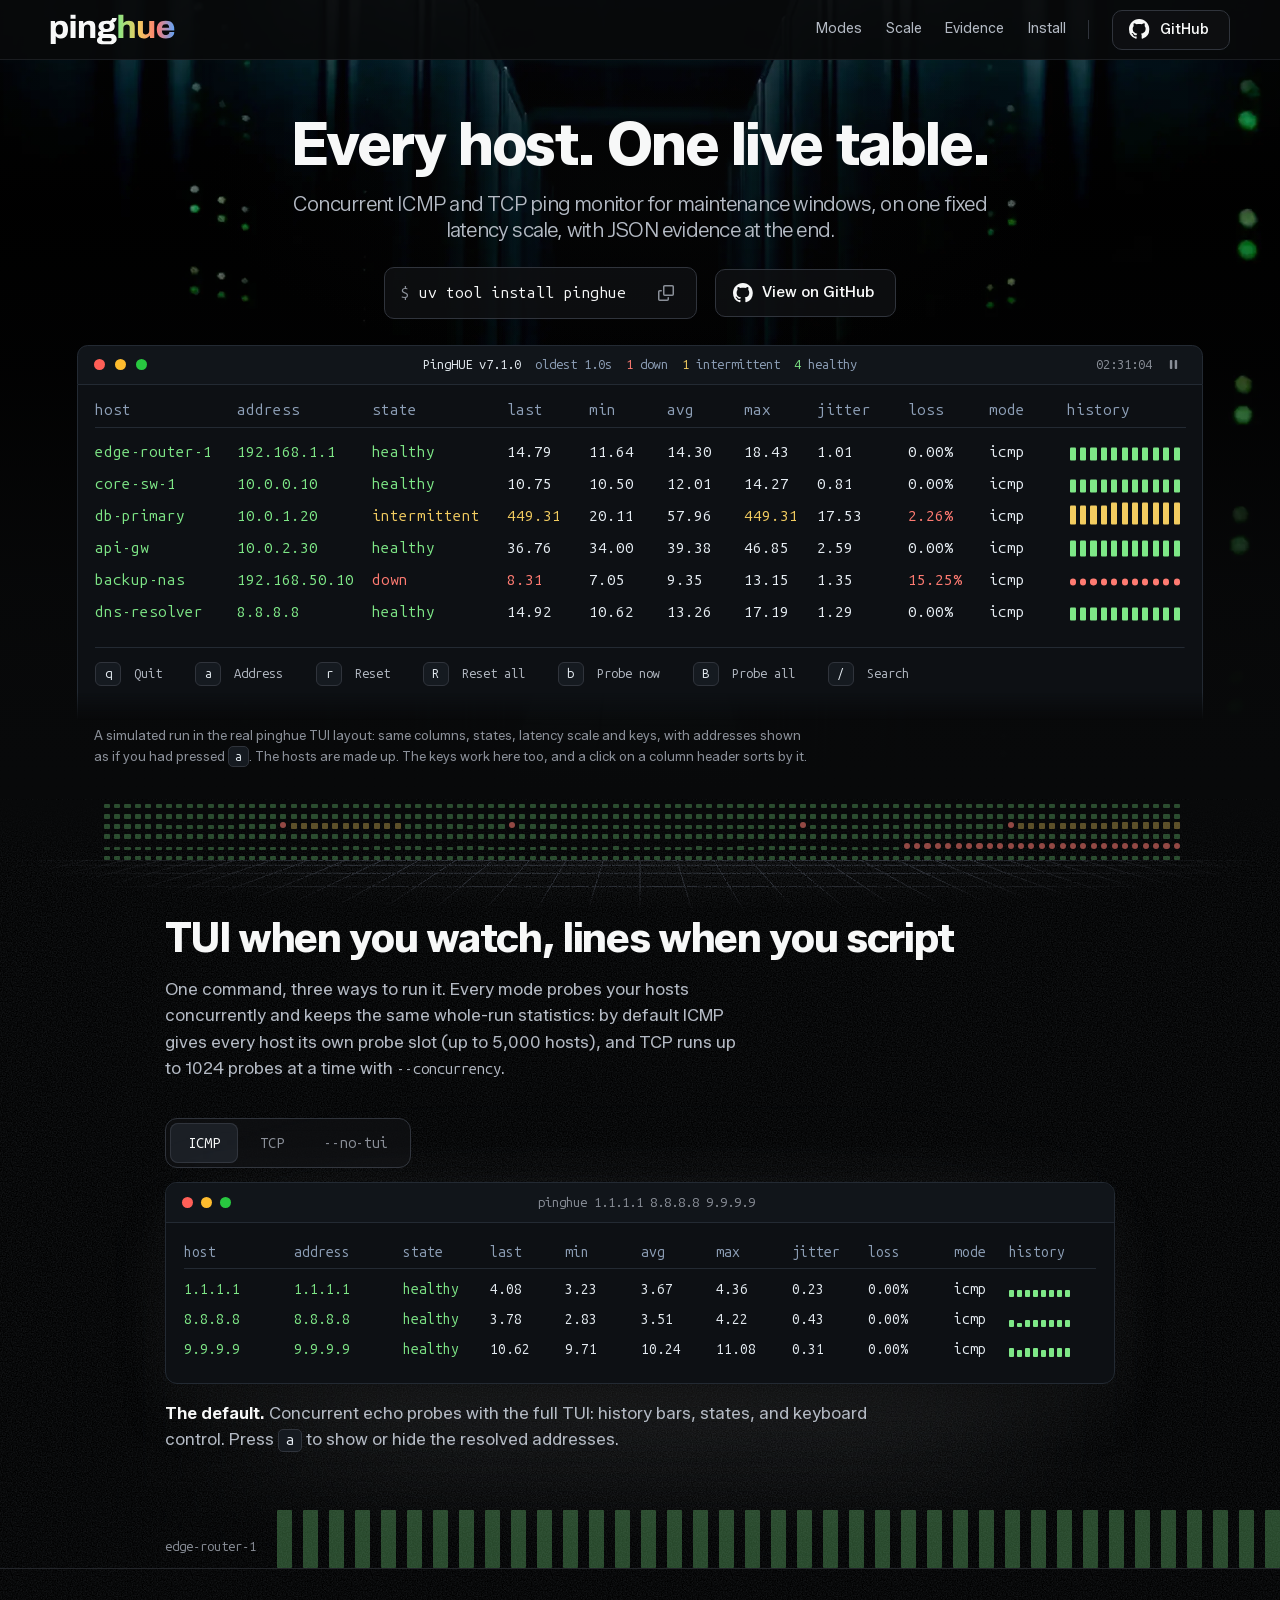
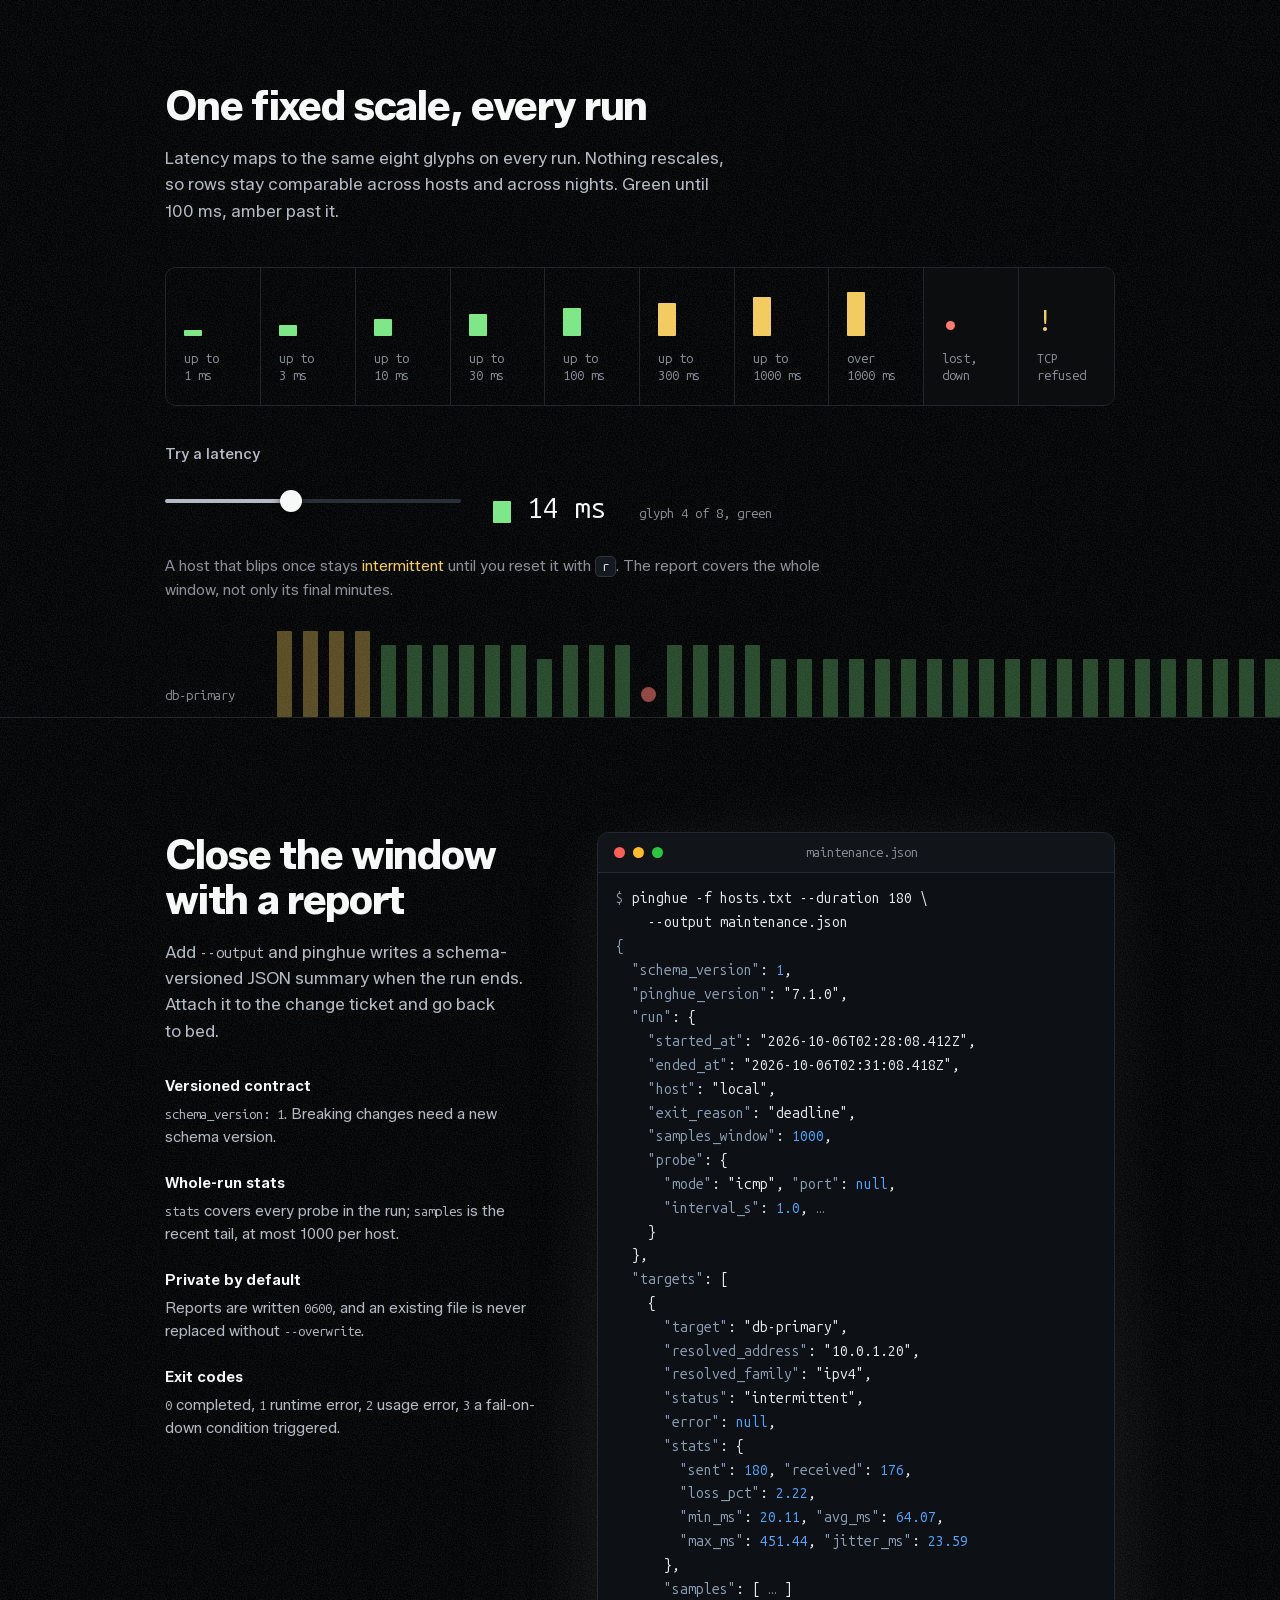
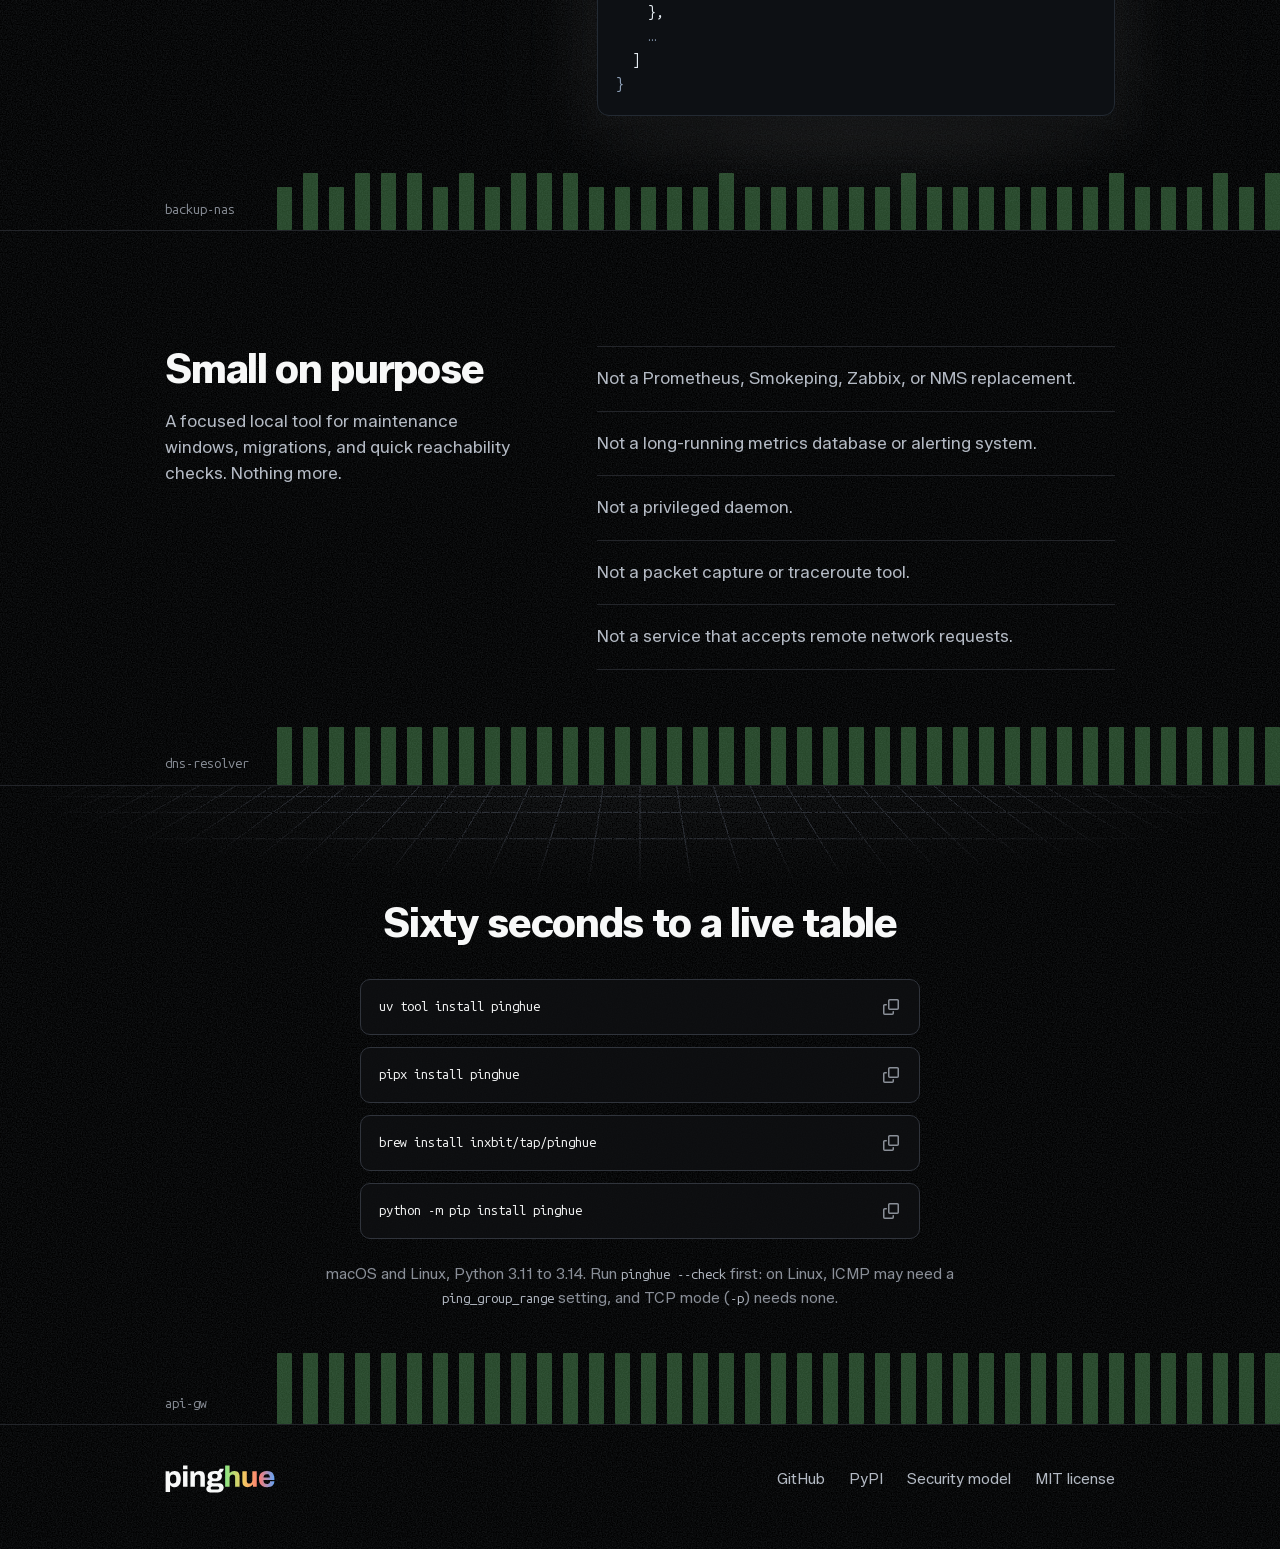
==== commit 5d2145bc: "site: fix the layout, accessibility and copy issues a full review found A review in Chrome and WebKi" ====
--- a/docs/index.html
+++ b/docs/index.html
@@ -9,6 +9,7 @@
   <meta name="theme-color" content="#08090a">
   <link rel="canonical" href="https://pinghue.com/">
   <link rel="icon" type="image/svg+xml" href="assets/pinghue-favicon.svg">
+  <link rel="apple-touch-icon" href="assets/apple-touch-icon.png">
 
   <meta property="og:type" content="website">
   <meta property="og:url" content="https://pinghue.com/">
@@ -78,7 +79,7 @@
     </div>
 
     <figure class="term" aria-labelledby="term-cap">
-      <div class="term-window" tabindex="0" data-term>
+      <div class="term-window" tabindex="0" role="group" aria-label="Live pinghue demo" data-term>
       <div class="term-bar">
         <span class="dots" aria-hidden="true"><i></i><i></i><i></i></span>
         <span class="term-head"><span class="term-title" aria-hidden="true">PingHUE v7.1.0</span><span class="term-summary" aria-hidden="true" data-summary>oldest 1.0s  <span class="t-red">1</span> down  <span class="t-amber">1</span> intermittent  <span class="t-green">4</span> healthy</span></span>
@@ -131,7 +132,7 @@
     <div class="wrap">
       <div class="section-head">
         <h2 id="modes-title">TUI when you watch, lines when you script</h2>
-        <p class="section-lede">One command, three ways to run it. Every mode probes your hosts concurrently, up to 1024 probes at a time with <code>--concurrency</code>, and keeps the same whole-run statistics.</p>
+        <p class="section-lede">One command, three ways to run it. Every mode probes your hosts concurrently and keeps the same whole-run statistics: by default ICMP gives every host its own probe slot (up to 5,000 hosts), and TCP runs up to 1024 probes at a time with <code>--concurrency</code>.</p>
       </div>
 
       <div class="panes">
@@ -184,7 +185,7 @@
 <span class="prompt">$</span> echo $?
 <span class="out">0</span></code></pre>
           </figure>
-          <p class="pane-note"><strong>For cron and CI.</strong> The default when stdout is not a terminal, <code>--no-tui</code> on one. One line per probe, exit code <code>3</code> when a <code>--fail-on-any-down</code> or <code>--fail-on-all-down</code> condition triggers, and <code>--output</code> for the report.</p>
+          <p class="pane-note"><strong>For cron and CI.</strong> Line output is the default when stdout is not a terminal; on a terminal, pass <code>--no-tui</code>. One line per probe, exit code <code>3</code> when a <code>--fail-on-any-down</code> or <code>--fail-on-all-down</code> condition triggers, and <code>--output</code> for the report.</p>
         </div>
       </div>
     </div>
@@ -254,7 +255,8 @@
     <span class="jk">"exit_reason"</span>: <span class="js">"deadline"</span>,
     <span class="jk">"samples_window"</span>: <span class="jn">1000</span>,
     <span class="jk">"probe"</span>: {
-      <span class="jk">"mode"</span>: <span class="js">"icmp"</span>, <span class="jk">"port"</span>: <span class="jn">null</span>, <span class="jk">"interval_s"</span>: <span class="jn">1.0</span>, <span class="jc">…</span>
+      <span class="jk">"mode"</span>: <span class="js">"icmp"</span>, <span class="jk">"port"</span>: <span class="jn">null</span>,
+      <span class="jk">"interval_s"</span>: <span class="jn">1.0</span>, <span class="jc">…</span>
     }
   },
   <span class="jk">"targets"</span>: [
@@ -265,7 +267,8 @@
       <span class="jk">"status"</span>: <span class="js c-amber">"intermittent"</span>,
       <span class="jk">"error"</span>: <span class="jn">null</span>,
       <span class="jk">"stats"</span>: {
-        <span class="jk">"sent"</span>: <span class="jn">180</span>, <span class="jk">"received"</span>: <span class="jn">176</span>, <span class="jk">"loss_pct"</span>: <span class="jn">2.22</span>,
+        <span class="jk">"sent"</span>: <span class="jn">180</span>, <span class="jk">"received"</span>: <span class="jn">176</span>,
+        <span class="jk">"loss_pct"</span>: <span class="jn">2.22</span>,
         <span class="jk">"min_ms"</span>: <span class="jn">20.11</span>, <span class="jk">"avg_ms"</span>: <span class="jn">64.07</span>,
         <span class="jk">"max_ms"</span>: <span class="jn">451.44</span>, <span class="jk">"jitter_ms"</span>: <span class="jn">23.59</span>
       },
@@ -305,7 +308,7 @@
         <div class="cmd cmd-row"><code>brew install inxbit/tap/pinghue</code><button class="copy-btn" type="button" data-copy="brew install inxbit/tap/pinghue" aria-label="Copy Homebrew command"><svg class="icon i-copy" viewBox="0 0 16 16" aria-hidden="true"><use href="#i-copy"/></svg><svg class="icon i-check" viewBox="0 0 16 16" aria-hidden="true"><use href="#i-check"/></svg></button></div>
         <div class="cmd cmd-row"><code>python -m pip install pinghue</code><button class="copy-btn" type="button" data-copy="python -m pip install pinghue" aria-label="Copy pip command"><svg class="icon i-copy" viewBox="0 0 16 16" aria-hidden="true"><use href="#i-copy"/></svg><svg class="icon i-check" viewBox="0 0 16 16" aria-hidden="true"><use href="#i-check"/></svg></button></div>
       </div>
-      <p class="install-note">macOS and Linux, Python 3.11 to 3.14. Run <code>pinghue --check</code> first: on Linux, ICMP may need a <code>ping_group_range</code> setting, or use TCP mode with <code>-p</code>.</p>
+      <p class="install-note">macOS and Linux, Python 3.11 to 3.14. Run <code>pinghue --check</code> first: on Linux, ICMP may need a <code>ping_group_range</code> setting, and TCP mode (<code>-p</code>) needs none.</p>
     </div>
     <div class="trace" data-trace="api-gw" aria-hidden="true"></div>
   </section>
@@ -318,7 +321,7 @@
     <nav class="footer-links" aria-label="Footer">
       <a href="https://github.com/inxbit/pinghue">GitHub</a>
       <a href="https://pypi.org/project/pinghue/">PyPI</a>
-      <a href="https://github.com/inxbit/pinghue/blob/main/SECURITY.md">Security model</a>
+      <a href="https://github.com/inxbit/pinghue/blob/main/SECURITY.md#security-model">Security model</a>
       <a href="https://github.com/inxbit/pinghue/blob/main/LICENSE">MIT license</a>
     </nav>
   </div>
--- a/docs/site.css
+++ b/docs/site.css
@@ -93,6 +93,13 @@
 a {
   color: inherit;
   text-decoration: none;
+}
+
+p,
+li,
+dd,
+figcaption {
+  text-wrap: pretty;
 }
 
 :focus-visible {
@@ -597,6 +604,11 @@
   color: var(--tui-text);
 }
 
+/* the cell clips its text, so it stops clipping while its button has focus */
+.tui thead th:has(.sort:focus-visible) {
+  overflow: visible;
+}
+
 .tui tbody tr:first-child > * {
   height: max(40px, calc(49.6 * var(--u)));
   padding-top: max(8px, calc(10 * var(--u)));
@@ -703,7 +715,7 @@
 
 .term-search-input::placeholder {
   color: var(--tui-muted);
-  opacity: 0.7;
+  opacity: 1;
 }
 
 .term-search-count {
@@ -777,6 +789,7 @@
   padding: 0 calc(23 * var(--u)) max(32px, calc(40 * var(--u)));
   color: var(--muted);
   font-size: max(13px, calc(15 * var(--u)));
+  text-wrap: balance;
 }
 
 /* ------------------------------------------------ sections */
@@ -918,8 +931,9 @@
 
 /* the mini TUI tables in the modes panes */
 
+/* fits without scrolling from 700 px up; phones scroll it at 660 px */
 .tui.tui-mini {
-  min-width: 760px;
+  min-width: 620px;
   margin: 0;
   font-size: var(--fs-sm);
   line-height: 1.3;
@@ -939,15 +953,15 @@
   padding-top: 6px;
 }
 
-.tui.tui-mini th:nth-child(1) { width: 15%; }
-.tui.tui-mini th:nth-child(2) { width: 10%; }
-.tui.tui-mini th:nth-child(3) { width: 12%; }
+.tui.tui-mini th:nth-child(1) { width: 12%; }
+.tui.tui-mini th:nth-child(2) { width: 12%; }
+.tui.tui-mini th:nth-child(3) { width: 9.5%; }
 .tui.tui-mini th:nth-child(4),
 .tui.tui-mini th:nth-child(5),
 .tui.tui-mini th:nth-child(6),
 .tui.tui-mini th:nth-child(7),
-.tui.tui-mini th:nth-child(8),
-.tui.tui-mini th:nth-child(9) { width: 7.6%; }
+.tui.tui-mini th:nth-child(8) { width: 8.3%; }
+.tui.tui-mini th:nth-child(9) { width: 9.5%; }
 .tui.tui-mini th:nth-child(10) { width: 6%; }
 
 .tui-mini .bars {
@@ -995,6 +1009,7 @@
 .tab {
   min-height: 40px;
   padding: 0 18px;
+  white-space: nowrap;
   border: 0;
   border-radius: 8px;
   background: transparent;
@@ -1764,6 +1779,19 @@
 .tui.tui-lost th:nth-child(3) { width: 17%; }
 .tui.tui-lost th:nth-child(4) { width: 20%; }
 
+/* phones drop "last", which is "-" here anyway, as the hero does */
+@media (max-width: 479px) {
+  .tui-lost th:nth-child(3),
+  .tui-lost td:nth-child(3) {
+    display: none;
+  }
+
+  .tui.tui-lost { font-size: 13px; }
+  .tui.tui-lost th:nth-child(1) { width: 31%; }
+  .tui.tui-lost th:nth-child(2) { width: 21%; }
+  .tui.tui-lost th:nth-child(4) { width: 25%; }
+}
+
 .tui-lost .bars {
   gap: 4px;
   height: 18px;
@@ -1981,6 +2009,18 @@
     text-align: left;
   }
 
+  .copy-btn {
+    margin-left: 8px;
+  }
+
+  .lab-readout {
+    min-width: 0;
+  }
+
+  .tui.tui-mini {
+    min-width: 660px;
+  }
+
   .actions .btn {
     justify-content: center;
   }
@@ -2055,7 +2095,7 @@
   .term .tui th:nth-child(1) { width: 28.5%; }
   .term .tui th:nth-child(3) { width: 26.5%; }
   .term .tui th:nth-child(4) { width: 14%; }
-  .term .tui th:nth-child(9) { width: 14%; }
+  .term .tui th:nth-child(9) { width: 16%; }
 
   .term .bars {
     gap: 1.5px;
@@ -2084,12 +2124,50 @@
 
   .term .tui th:nth-child(1) { width: 33.5%; }
   .term .tui th:nth-child(3) { width: 31%; }
-  .term .tui th:nth-child(9) { width: 16.5%; }
+  .term .tui th:nth-child(9) { width: 18.5%; }
 }
 
 @media (max-width: 339px) {
   .term .tui {
     font-size: 11px;
+  }
+}
+
+/* below the 320 px reflow floor (a folded Galaxy Fold is about 280 px): the
+   install commands tighten so their row fits instead of pushing the page out */
+@media (max-width: 319px) {
+  .hero-copy {
+    padding: 0 12px;
+  }
+
+  .cmd {
+    padding-left: 12px;
+    font-size: 13px;
+  }
+
+  /* the hero table keeps host, state and history; loss gives them its room */
+  .term .tui th:nth-child(9),
+  .term .tui td:nth-child(9) {
+    display: none;
+  }
+
+  .term .tui th:nth-child(1) { width: 40%; }
+  .term .tui th:nth-child(3) { width: 36%; }
+}
+
+@media (max-width: 359px) {
+  .tab {
+    padding: 0 12px;
+  }
+}
+
+@media (max-width: 339px) {
+  .lost {
+    padding-inline: 12px;
+  }
+
+  .lost-window .window-body {
+    padding-inline: 12px;
   }
 }
 
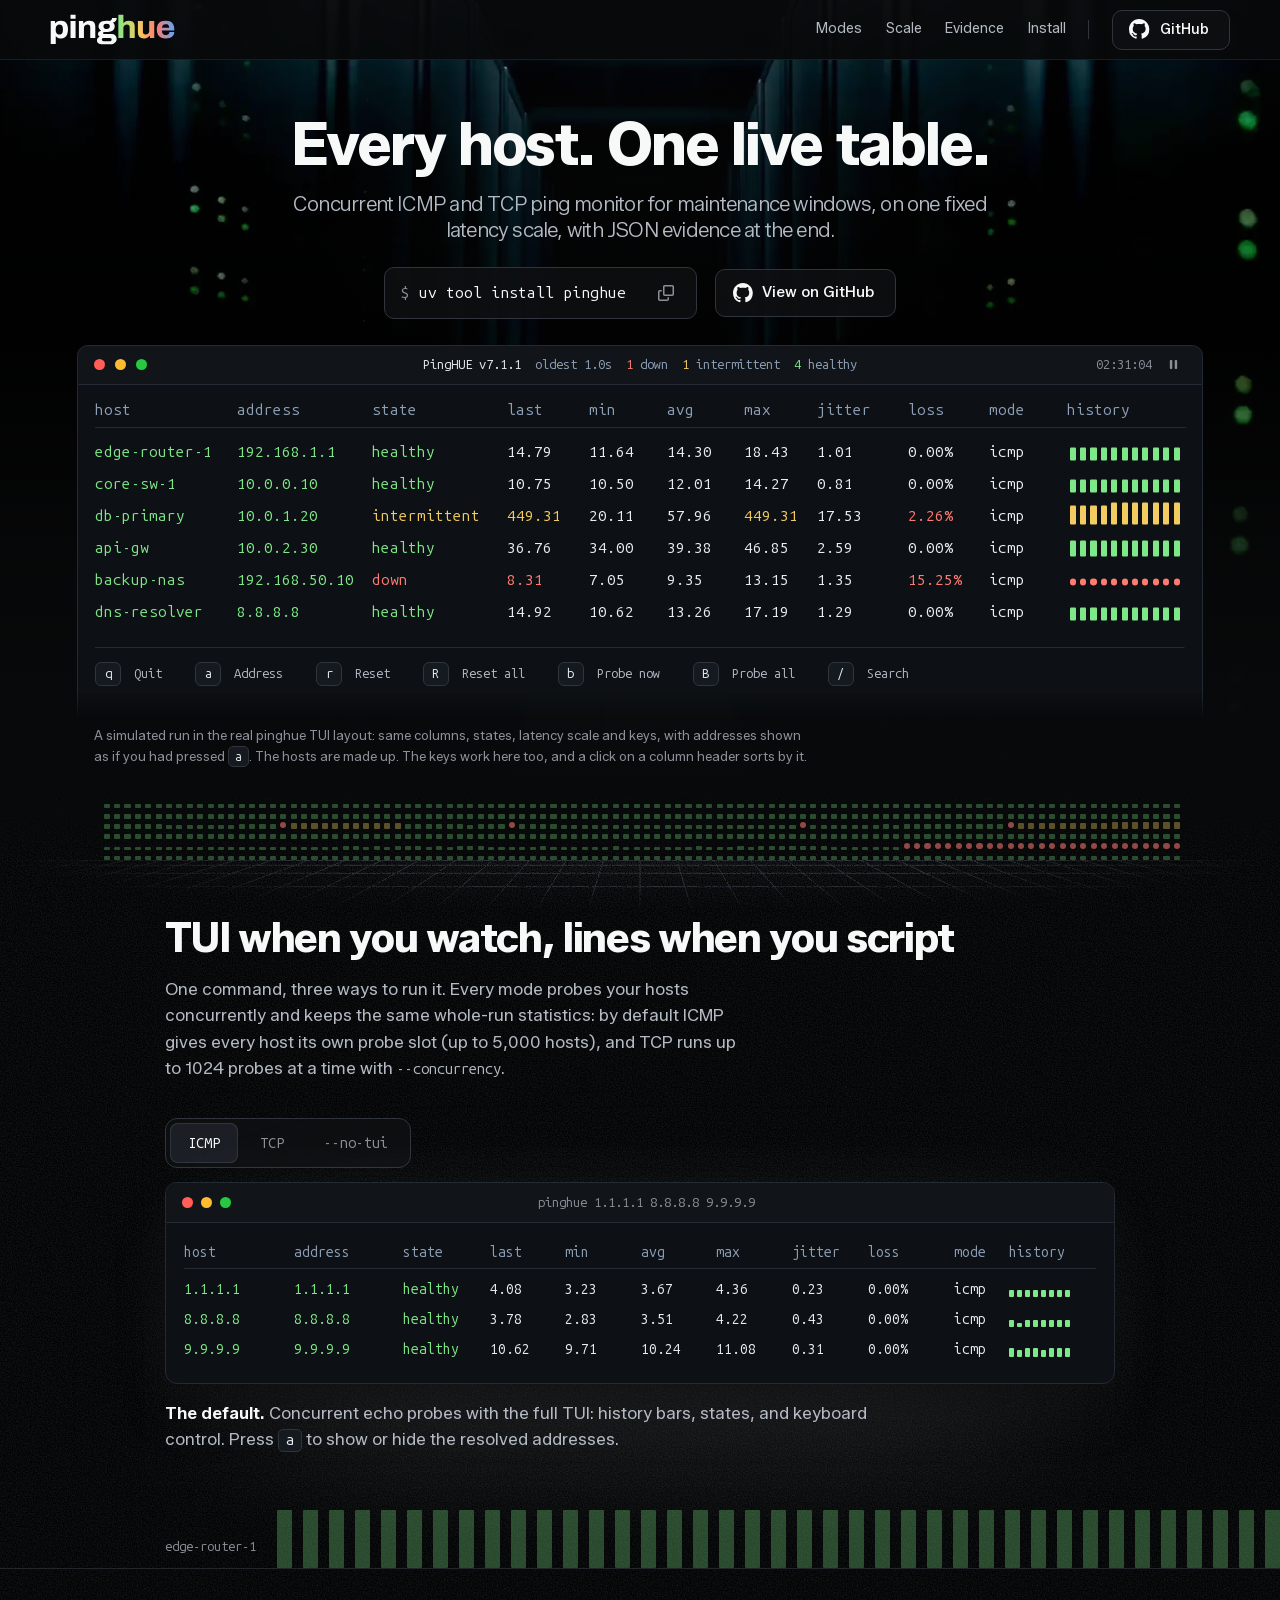
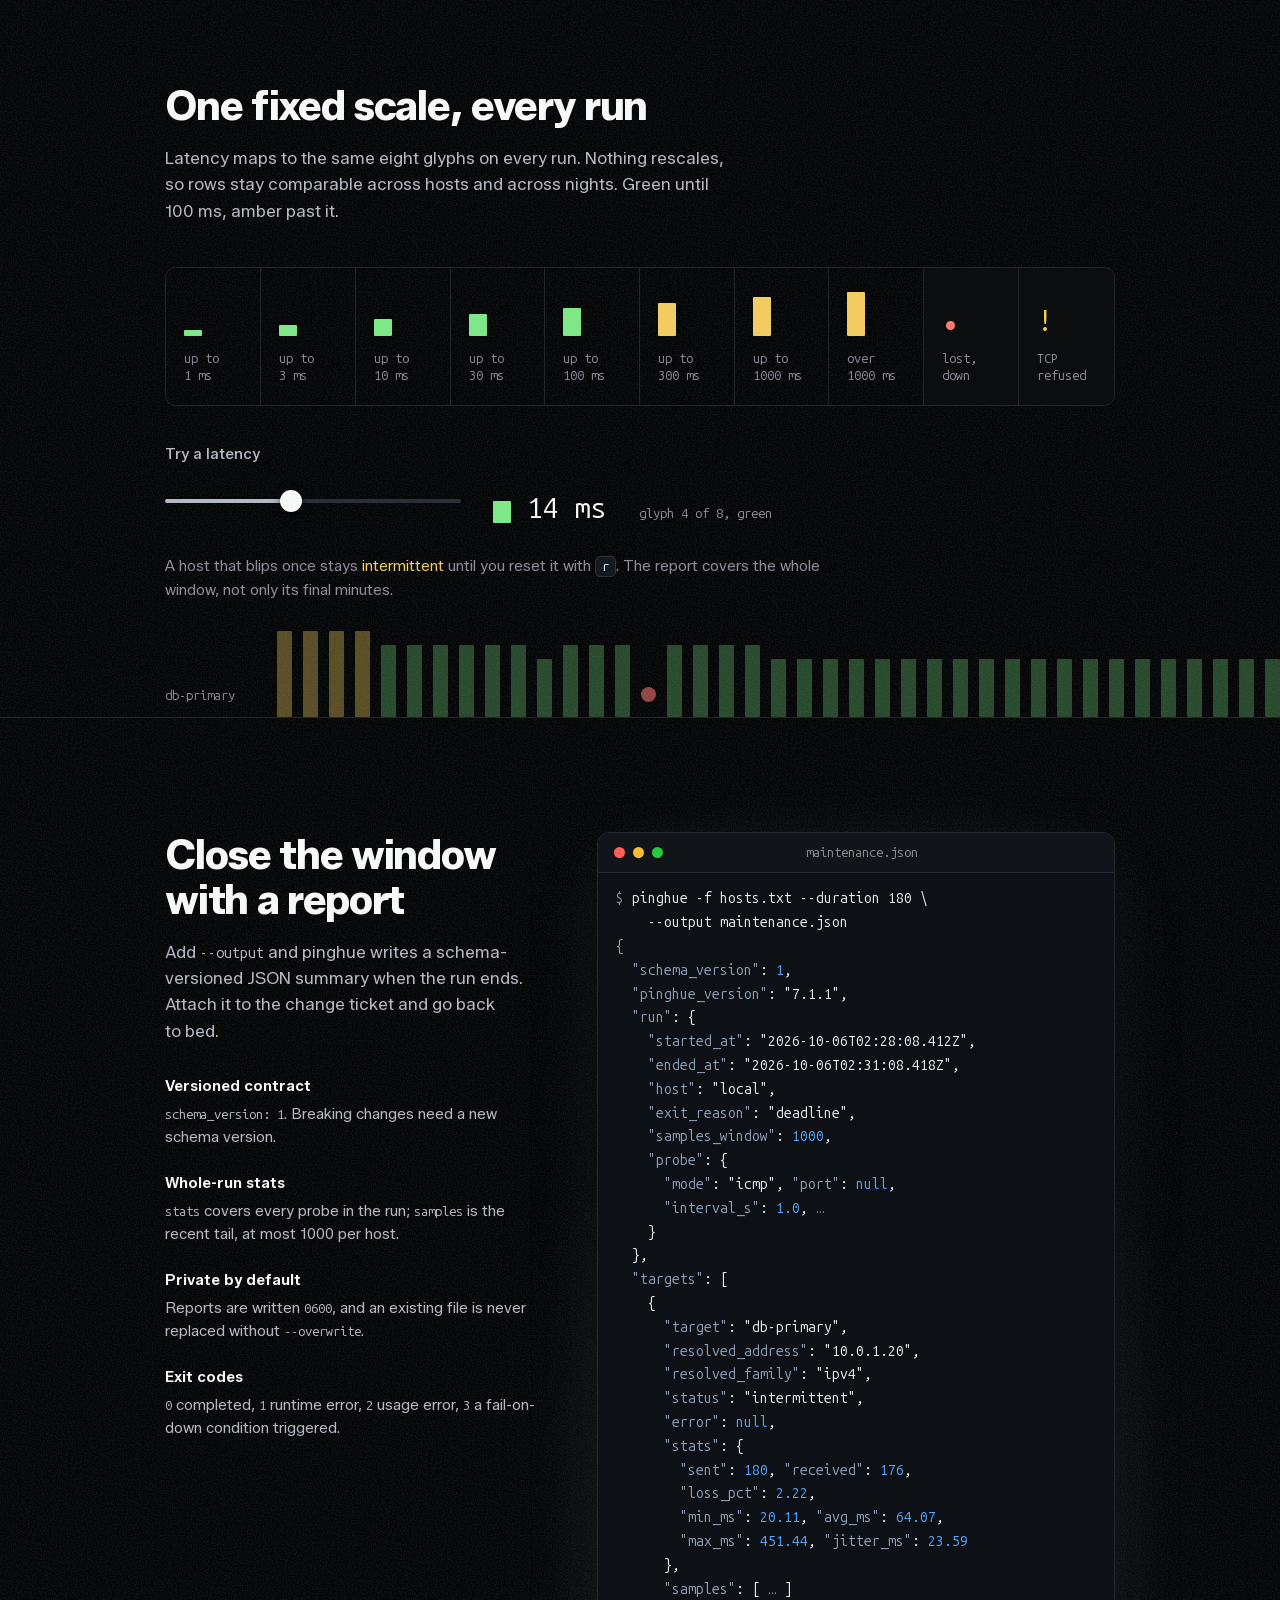
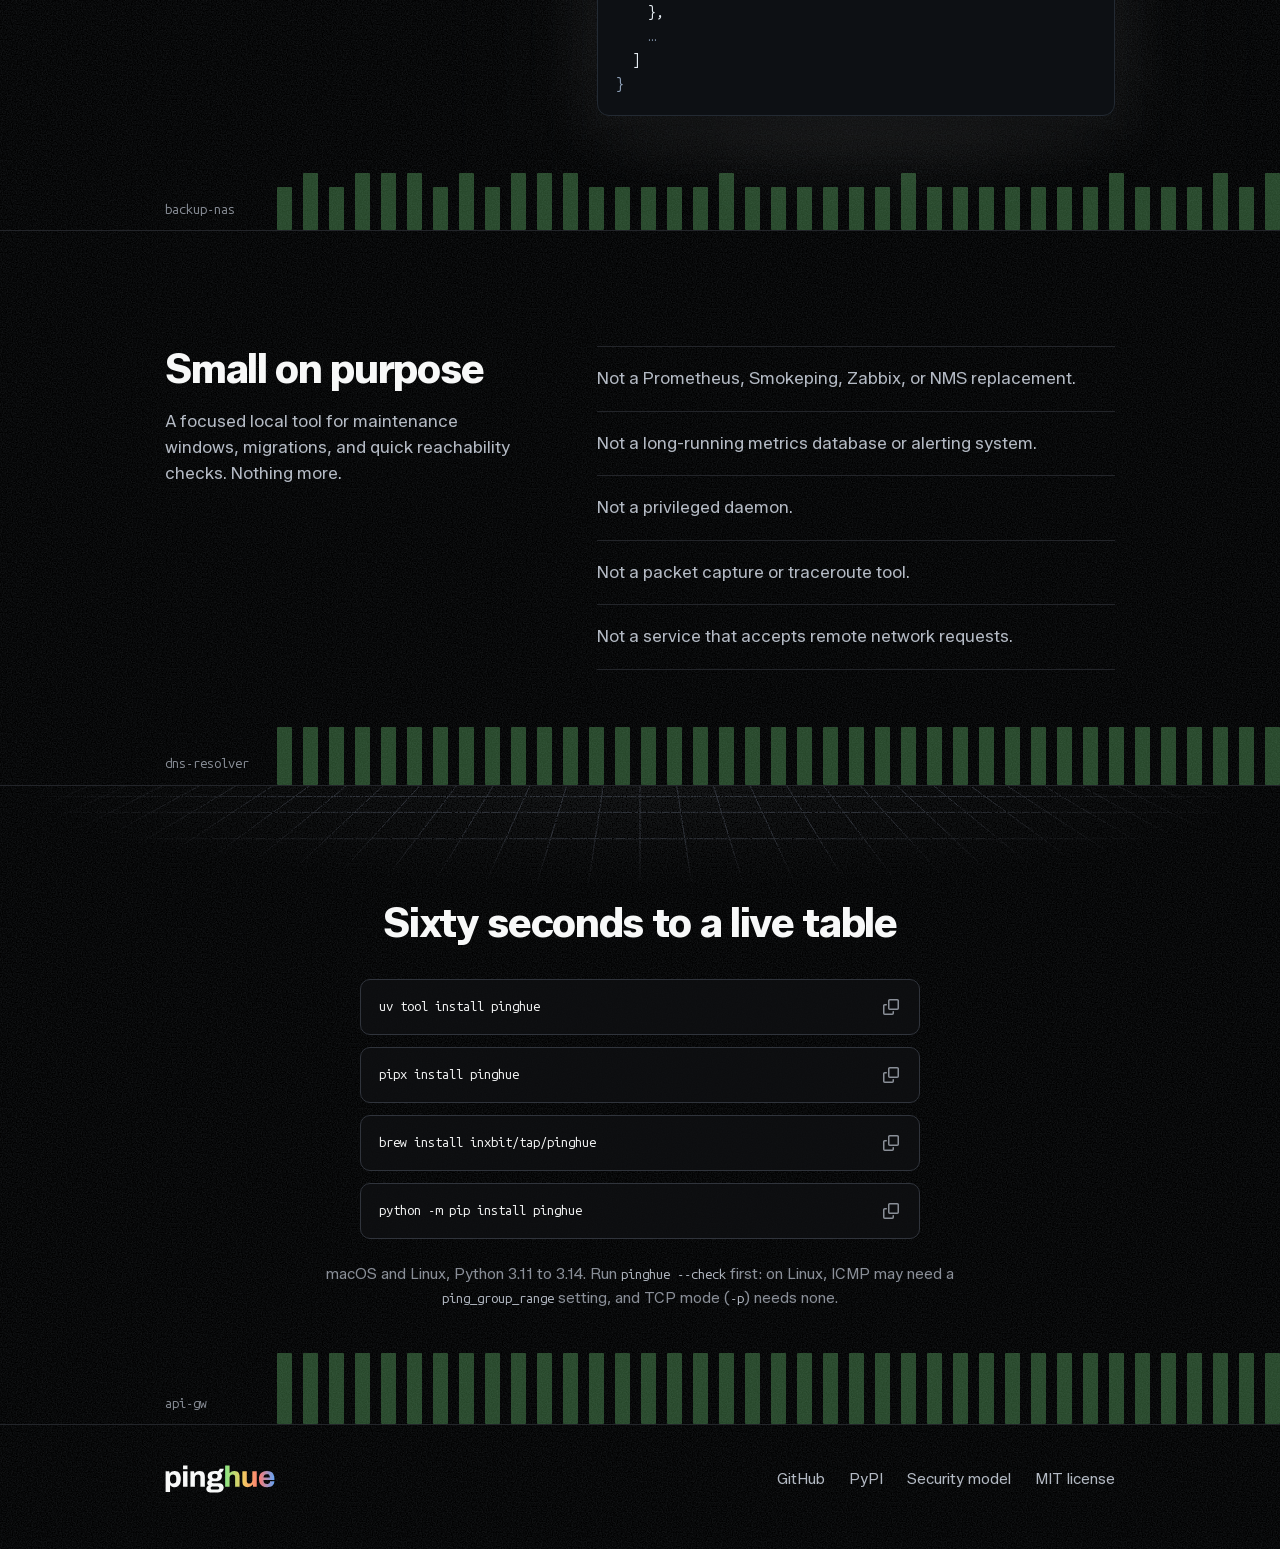
==== commit 641bf616: "release: prepare v7.1.1" ====
--- a/docs/index.html
+++ b/docs/index.html
@@ -82,7 +82,7 @@
       <div class="term-window" tabindex="0" role="group" aria-label="Live pinghue demo" data-term>
       <div class="term-bar">
         <span class="dots" aria-hidden="true"><i></i><i></i><i></i></span>
-        <span class="term-head"><span class="term-title" aria-hidden="true">PingHUE v7.1.0</span><span class="term-summary" aria-hidden="true" data-summary>oldest 1.0s  <span class="t-red">1</span> down  <span class="t-amber">1</span> intermittent  <span class="t-green">4</span> healthy</span></span>
+        <span class="term-head"><span class="term-title" aria-hidden="true">PingHUE v7.1.1</span><span class="term-summary" aria-hidden="true" data-summary>oldest 1.0s  <span class="t-red">1</span> down  <span class="t-amber">1</span> intermittent  <span class="t-green">4</span> healthy</span></span>
         <span class="term-end">
           <span class="term-clock" aria-hidden="true" data-clock>02:31:04</span>
           <button class="term-pause" type="button" aria-label="Pause the live demo" data-pause hidden>
@@ -247,7 +247,7 @@
     --output maintenance.json
 <span class="jp">{</span>
   <span class="jk">"schema_version"</span>: <span class="jn">1</span>,
-  <span class="jk">"pinghue_version"</span>: <span class="js">"7.1.0"</span>,
+  <span class="jk">"pinghue_version"</span>: <span class="js">"7.1.1"</span>,
   <span class="jk">"run"</span>: {
     <span class="jk">"started_at"</span>: <span class="js">"2026-10-06T02:28:08.412Z"</span>,
     <span class="jk">"ended_at"</span>: <span class="js">"2026-10-06T02:31:08.418Z"</span>,
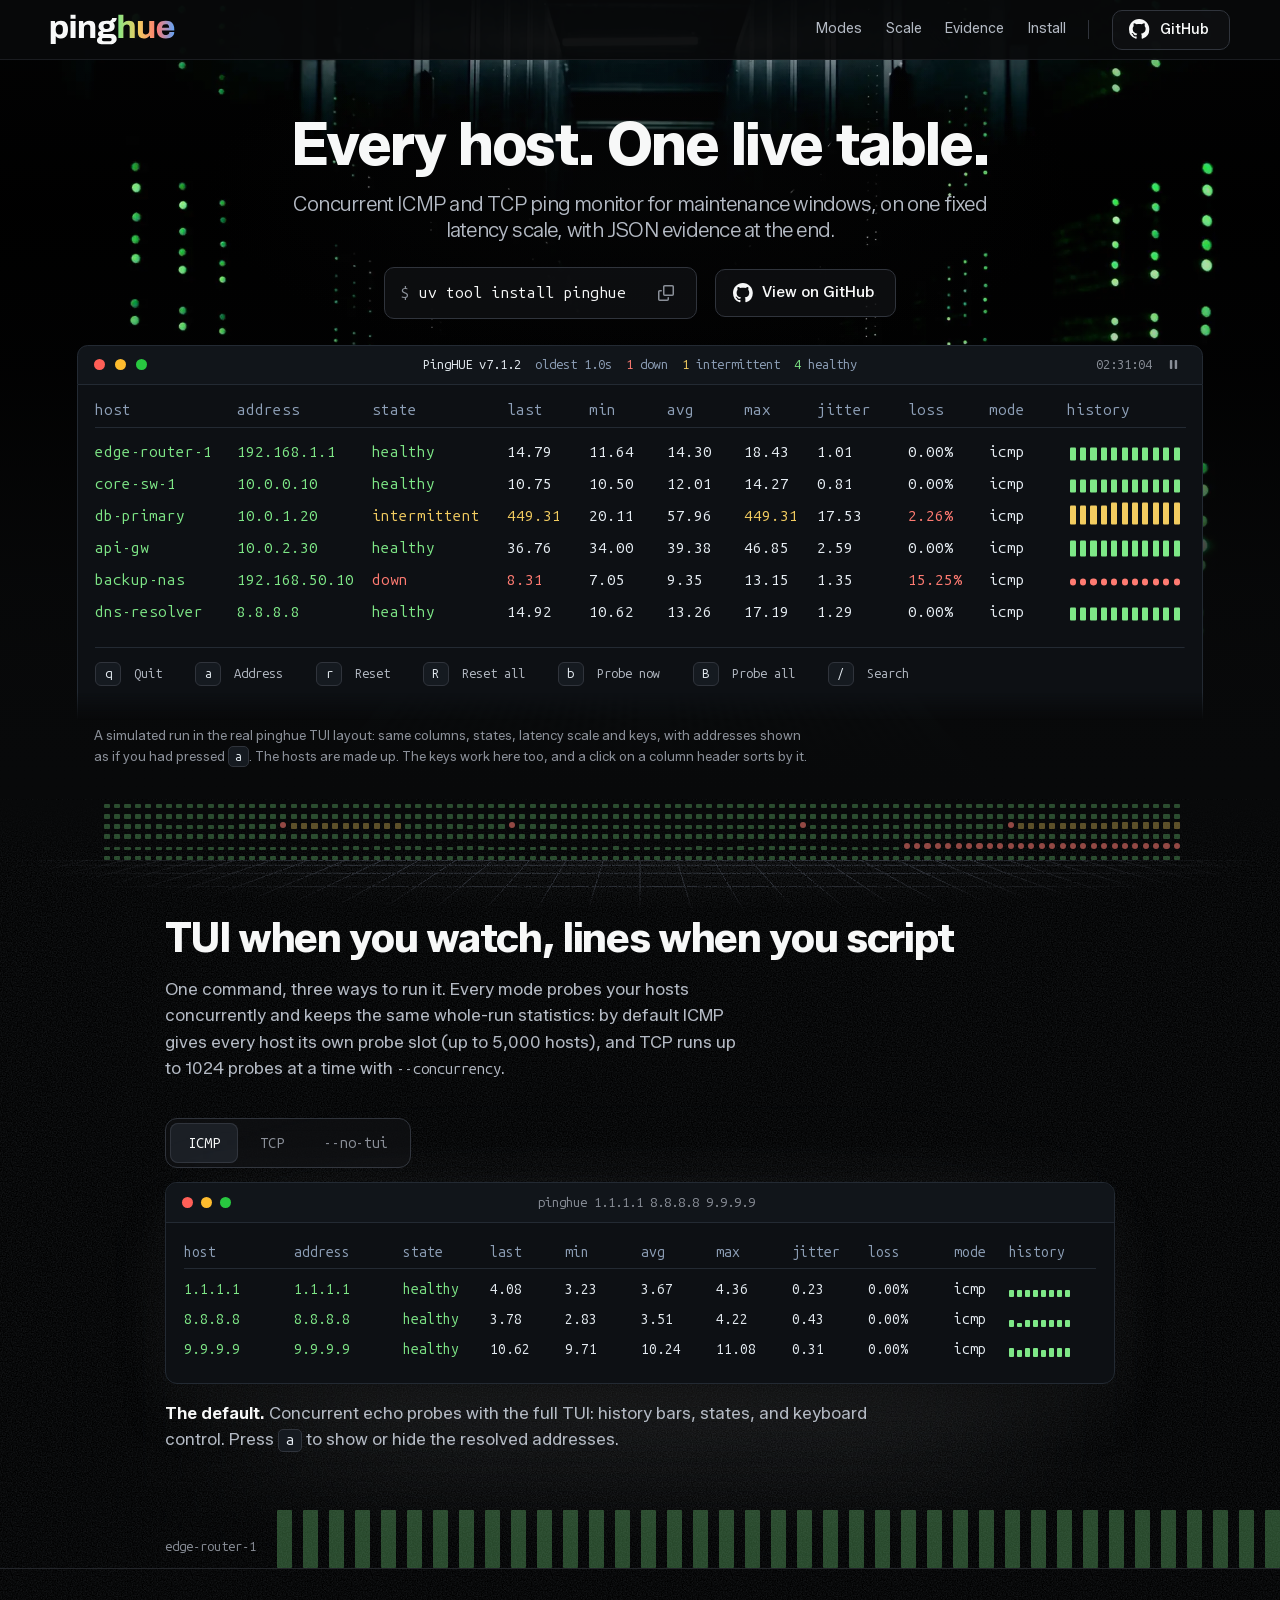
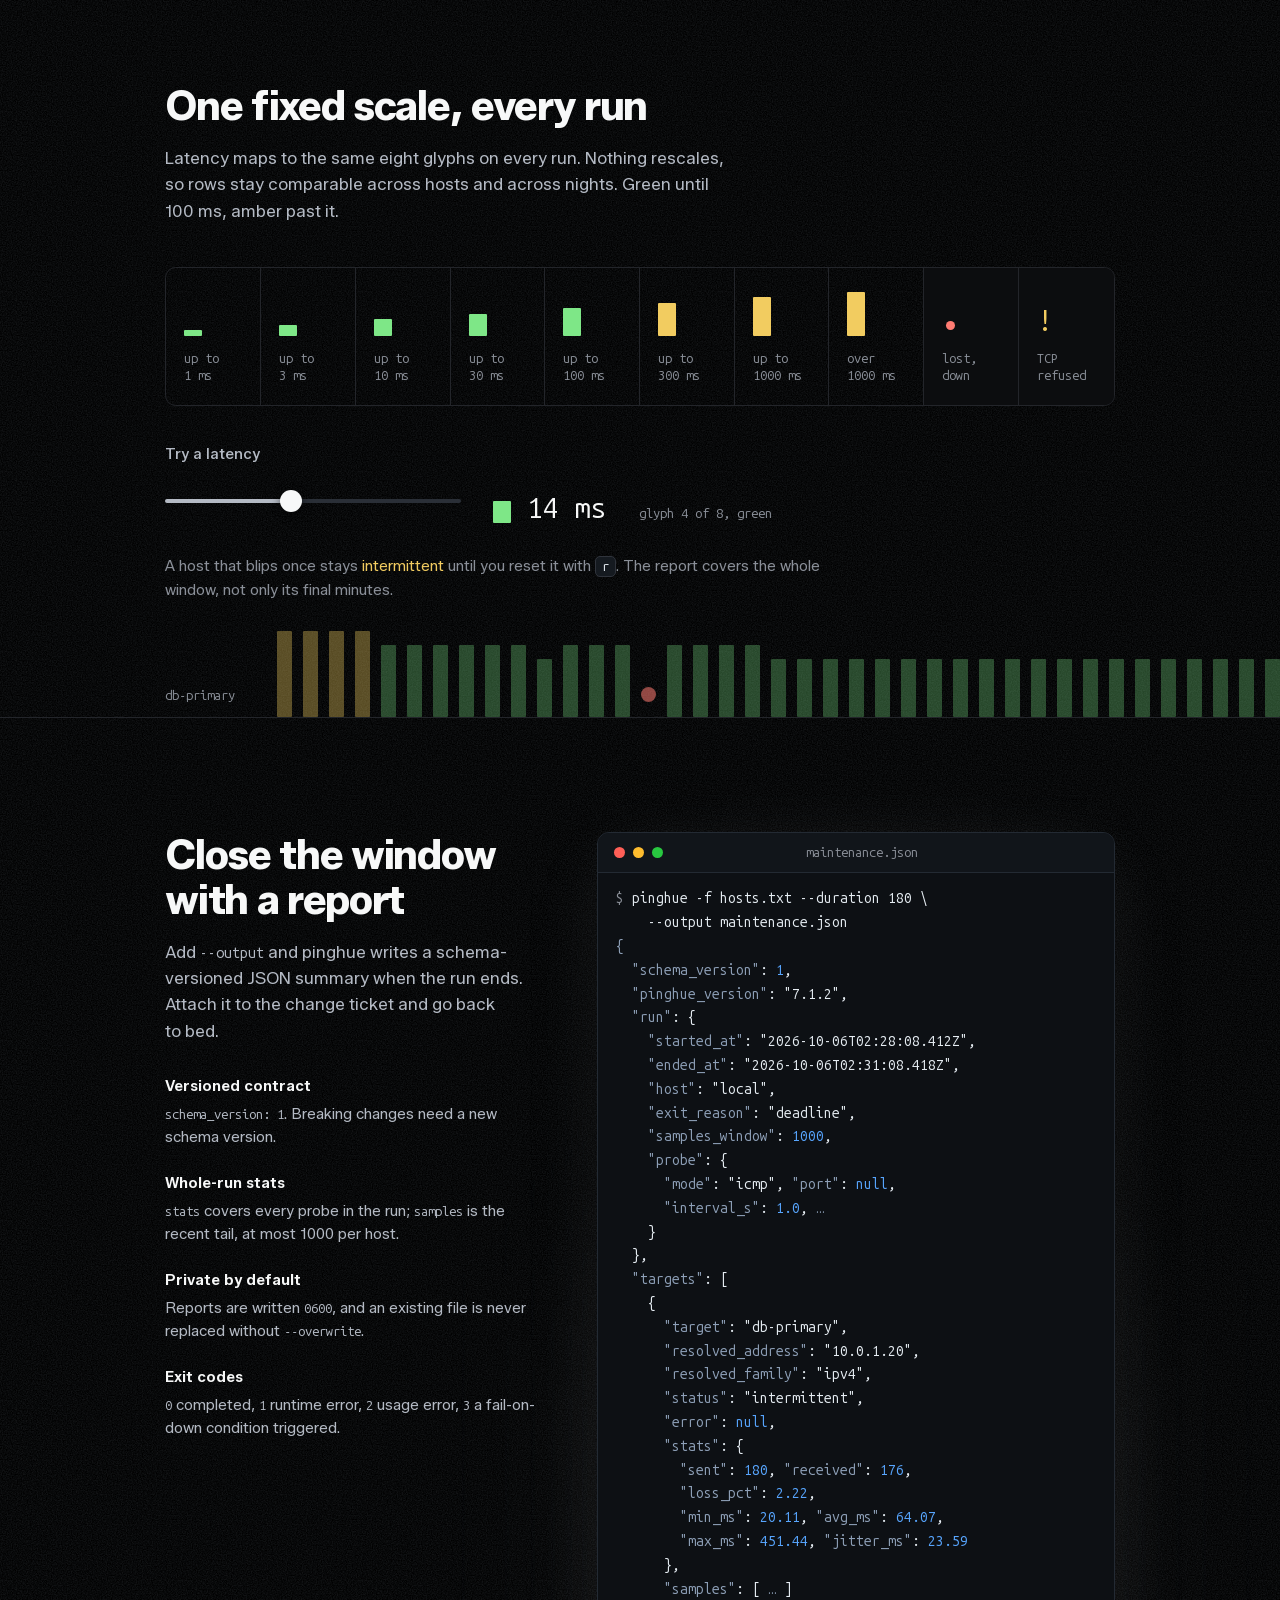
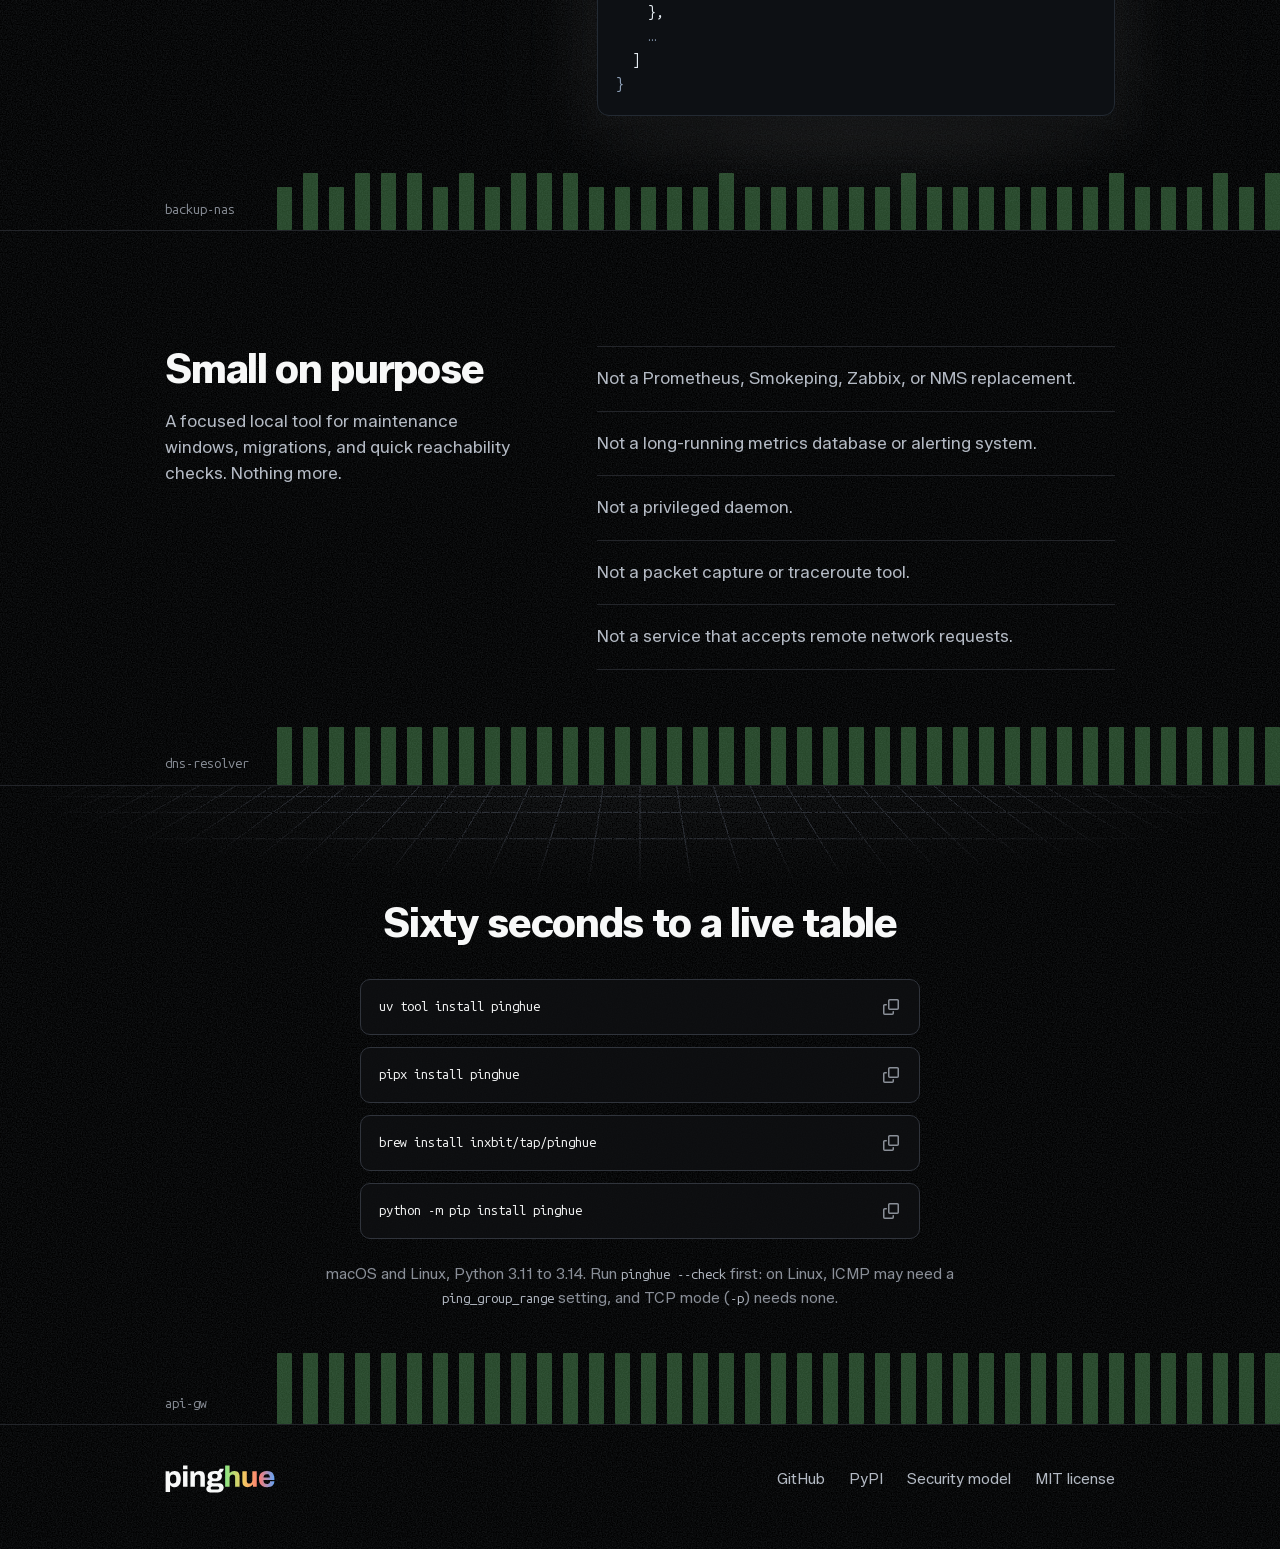
==== commit 1687bf95: "release: prepare v7.1.2" ====
--- a/docs/index.html
+++ b/docs/index.html
@@ -82,7 +82,7 @@
       <div class="term-window" tabindex="0" role="group" aria-label="Live pinghue demo" data-term>
       <div class="term-bar">
         <span class="dots" aria-hidden="true"><i></i><i></i><i></i></span>
-        <span class="term-head"><span class="term-title" aria-hidden="true">PingHUE v7.1.1</span><span class="term-summary" aria-hidden="true" data-summary>oldest 1.0s  <span class="t-red">1</span> down  <span class="t-amber">1</span> intermittent  <span class="t-green">4</span> healthy</span></span>
+        <span class="term-head"><span class="term-title" aria-hidden="true">PingHUE v7.1.2</span><span class="term-summary" aria-hidden="true" data-summary>oldest 1.0s  <span class="t-red">1</span> down  <span class="t-amber">1</span> intermittent  <span class="t-green">4</span> healthy</span></span>
         <span class="term-end">
           <span class="term-clock" aria-hidden="true" data-clock>02:31:04</span>
           <button class="term-pause" type="button" aria-label="Pause the live demo" data-pause hidden>
@@ -247,7 +247,7 @@
     --output maintenance.json
 <span class="jp">{</span>
   <span class="jk">"schema_version"</span>: <span class="jn">1</span>,
-  <span class="jk">"pinghue_version"</span>: <span class="js">"7.1.1"</span>,
+  <span class="jk">"pinghue_version"</span>: <span class="js">"7.1.2"</span>,
   <span class="jk">"run"</span>: {
     <span class="jk">"started_at"</span>: <span class="js">"2026-10-06T02:28:08.412Z"</span>,
     <span class="jk">"ended_at"</span>: <span class="js">"2026-10-06T02:31:08.418Z"</span>,
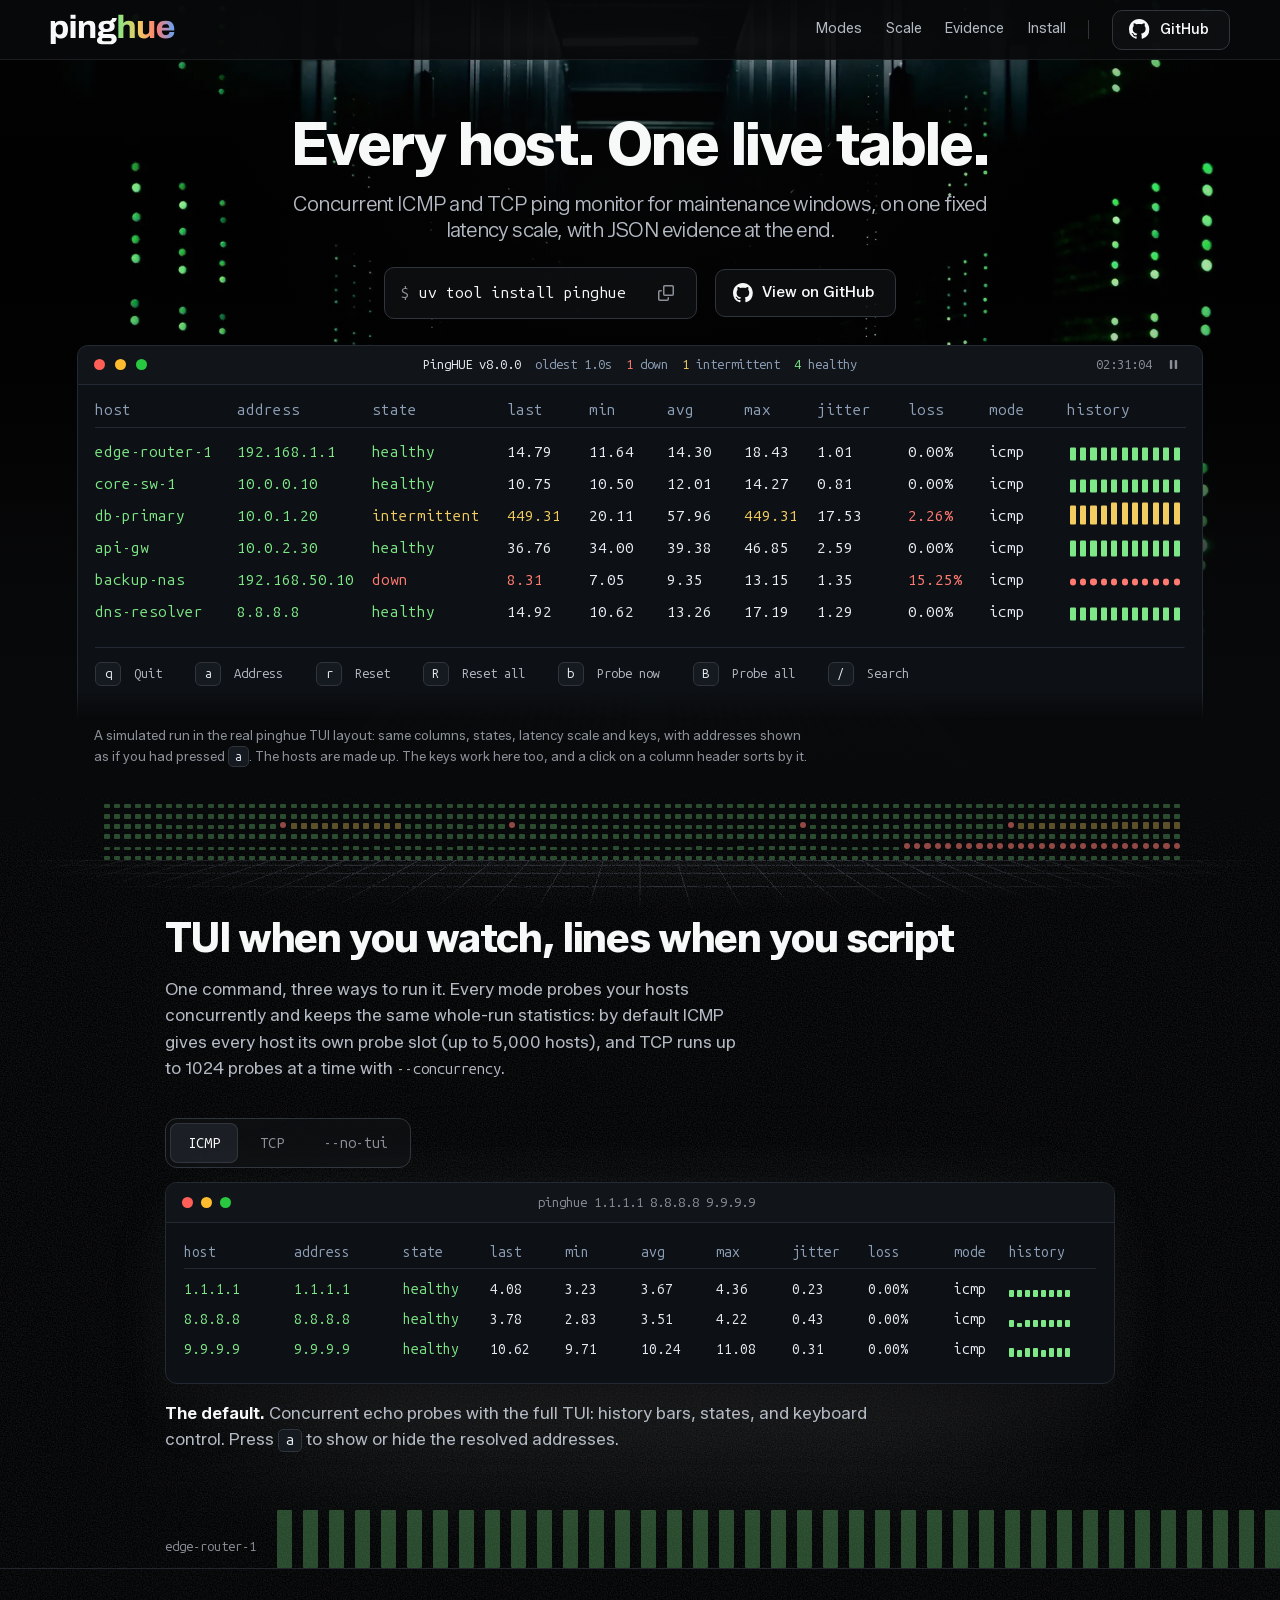
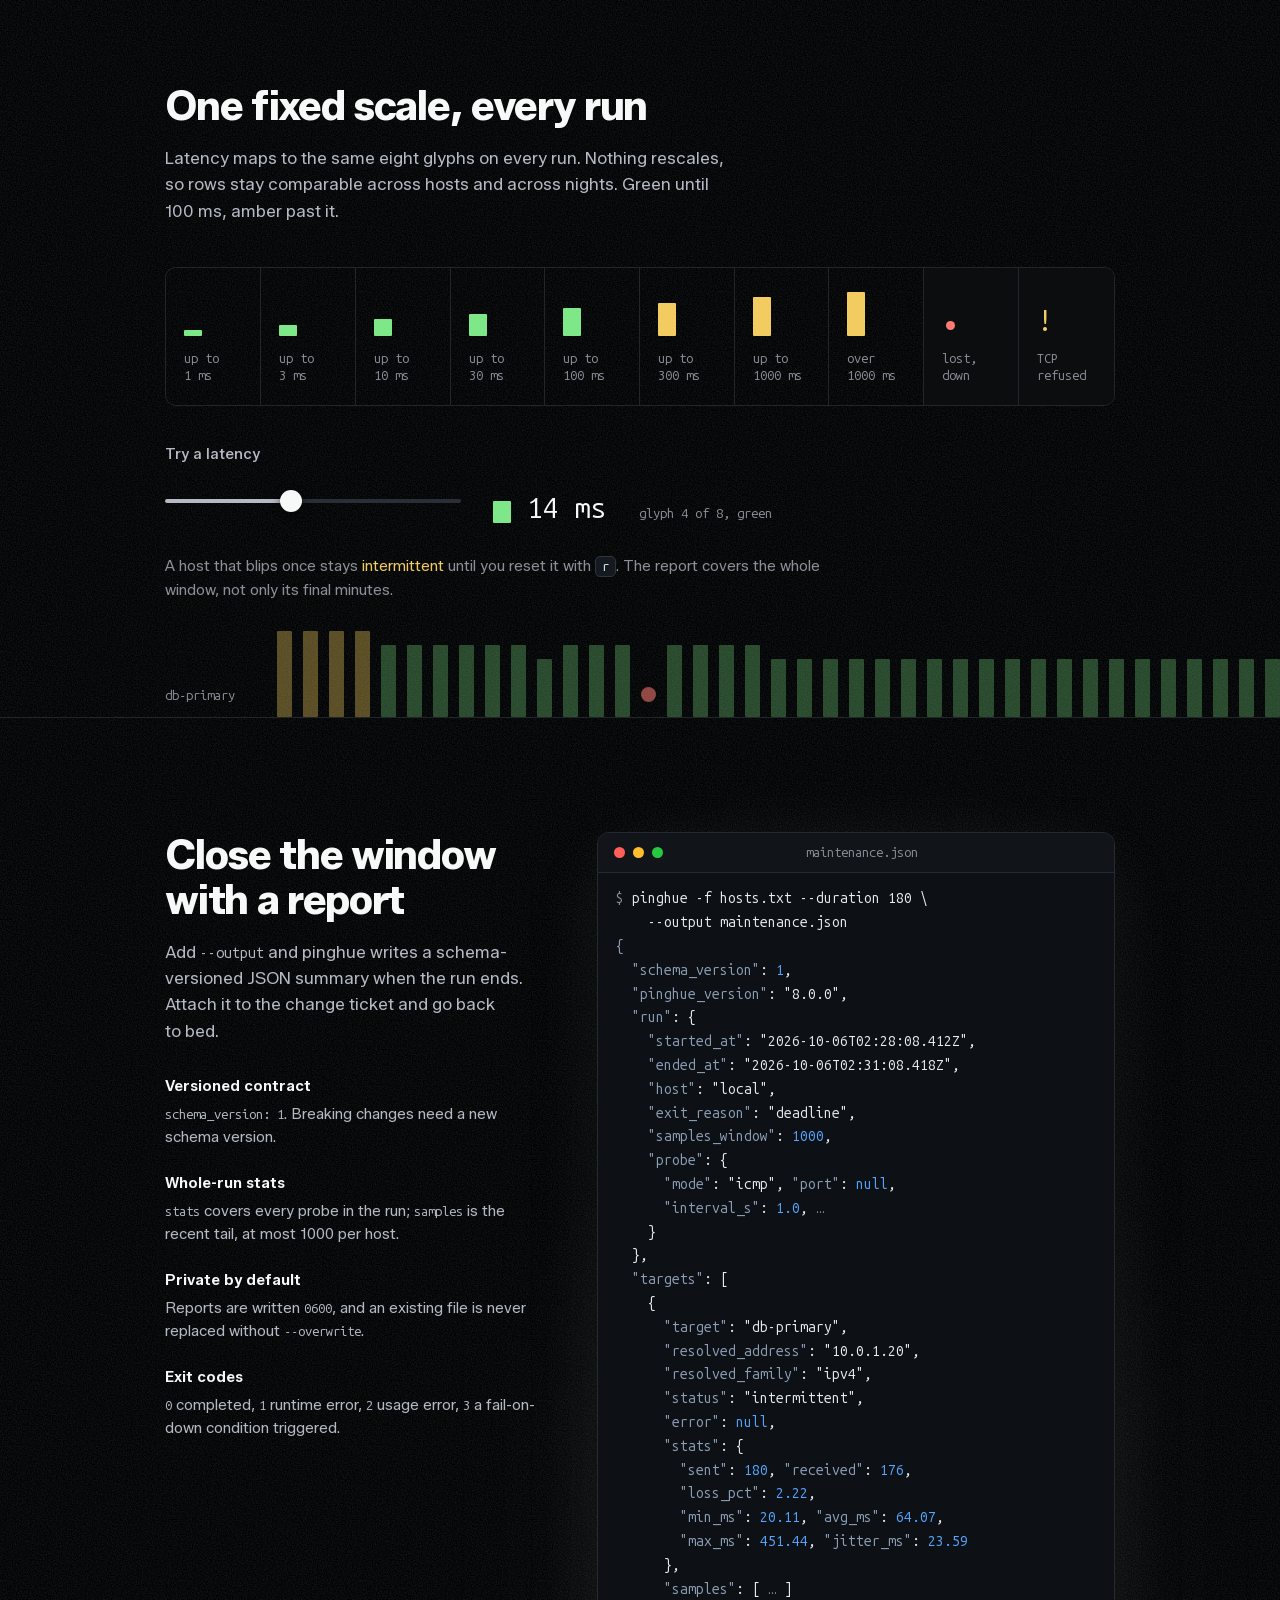
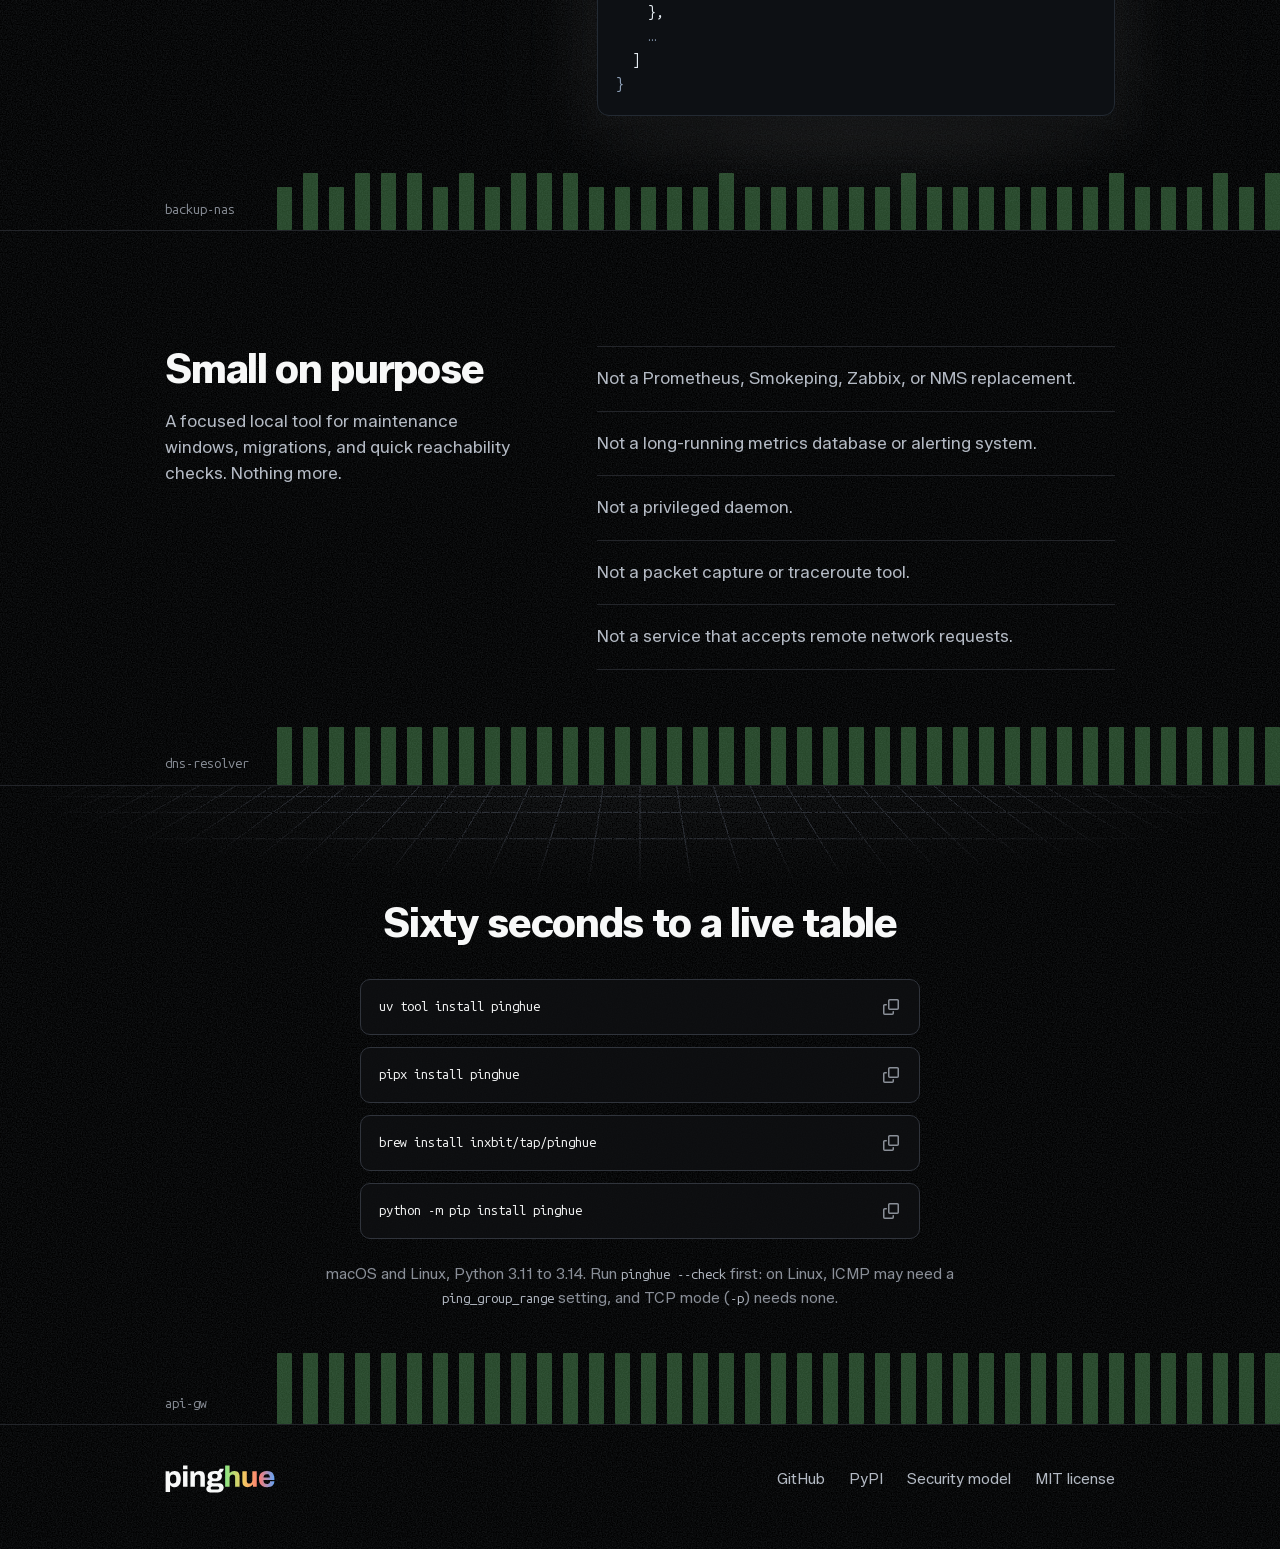
==== commit 17585f2f: "release: prepare v8.0.0" ====
--- a/docs/index.html
+++ b/docs/index.html
@@ -82,7 +82,7 @@
       <div class="term-window" tabindex="0" role="group" aria-label="Live pinghue demo" data-term>
       <div class="term-bar">
         <span class="dots" aria-hidden="true"><i></i><i></i><i></i></span>
-        <span class="term-head"><span class="term-title" aria-hidden="true">PingHUE v7.1.2</span><span class="term-summary" aria-hidden="true" data-summary>oldest 1.0s  <span class="t-red">1</span> down  <span class="t-amber">1</span> intermittent  <span class="t-green">4</span> healthy</span></span>
+        <span class="term-head"><span class="term-title" aria-hidden="true">PingHUE v8.0.0</span><span class="term-summary" aria-hidden="true" data-summary>oldest 1.0s  <span class="t-red">1</span> down  <span class="t-amber">1</span> intermittent  <span class="t-green">4</span> healthy</span></span>
         <span class="term-end">
           <span class="term-clock" aria-hidden="true" data-clock>02:31:04</span>
           <button class="term-pause" type="button" aria-label="Pause the live demo" data-pause hidden>
@@ -247,7 +247,7 @@
     --output maintenance.json
 <span class="jp">{</span>
   <span class="jk">"schema_version"</span>: <span class="jn">1</span>,
-  <span class="jk">"pinghue_version"</span>: <span class="js">"7.1.2"</span>,
+  <span class="jk">"pinghue_version"</span>: <span class="js">"8.0.0"</span>,
   <span class="jk">"run"</span>: {
     <span class="jk">"started_at"</span>: <span class="js">"2026-10-06T02:28:08.412Z"</span>,
     <span class="jk">"ended_at"</span>: <span class="js">"2026-10-06T02:31:08.418Z"</span>,
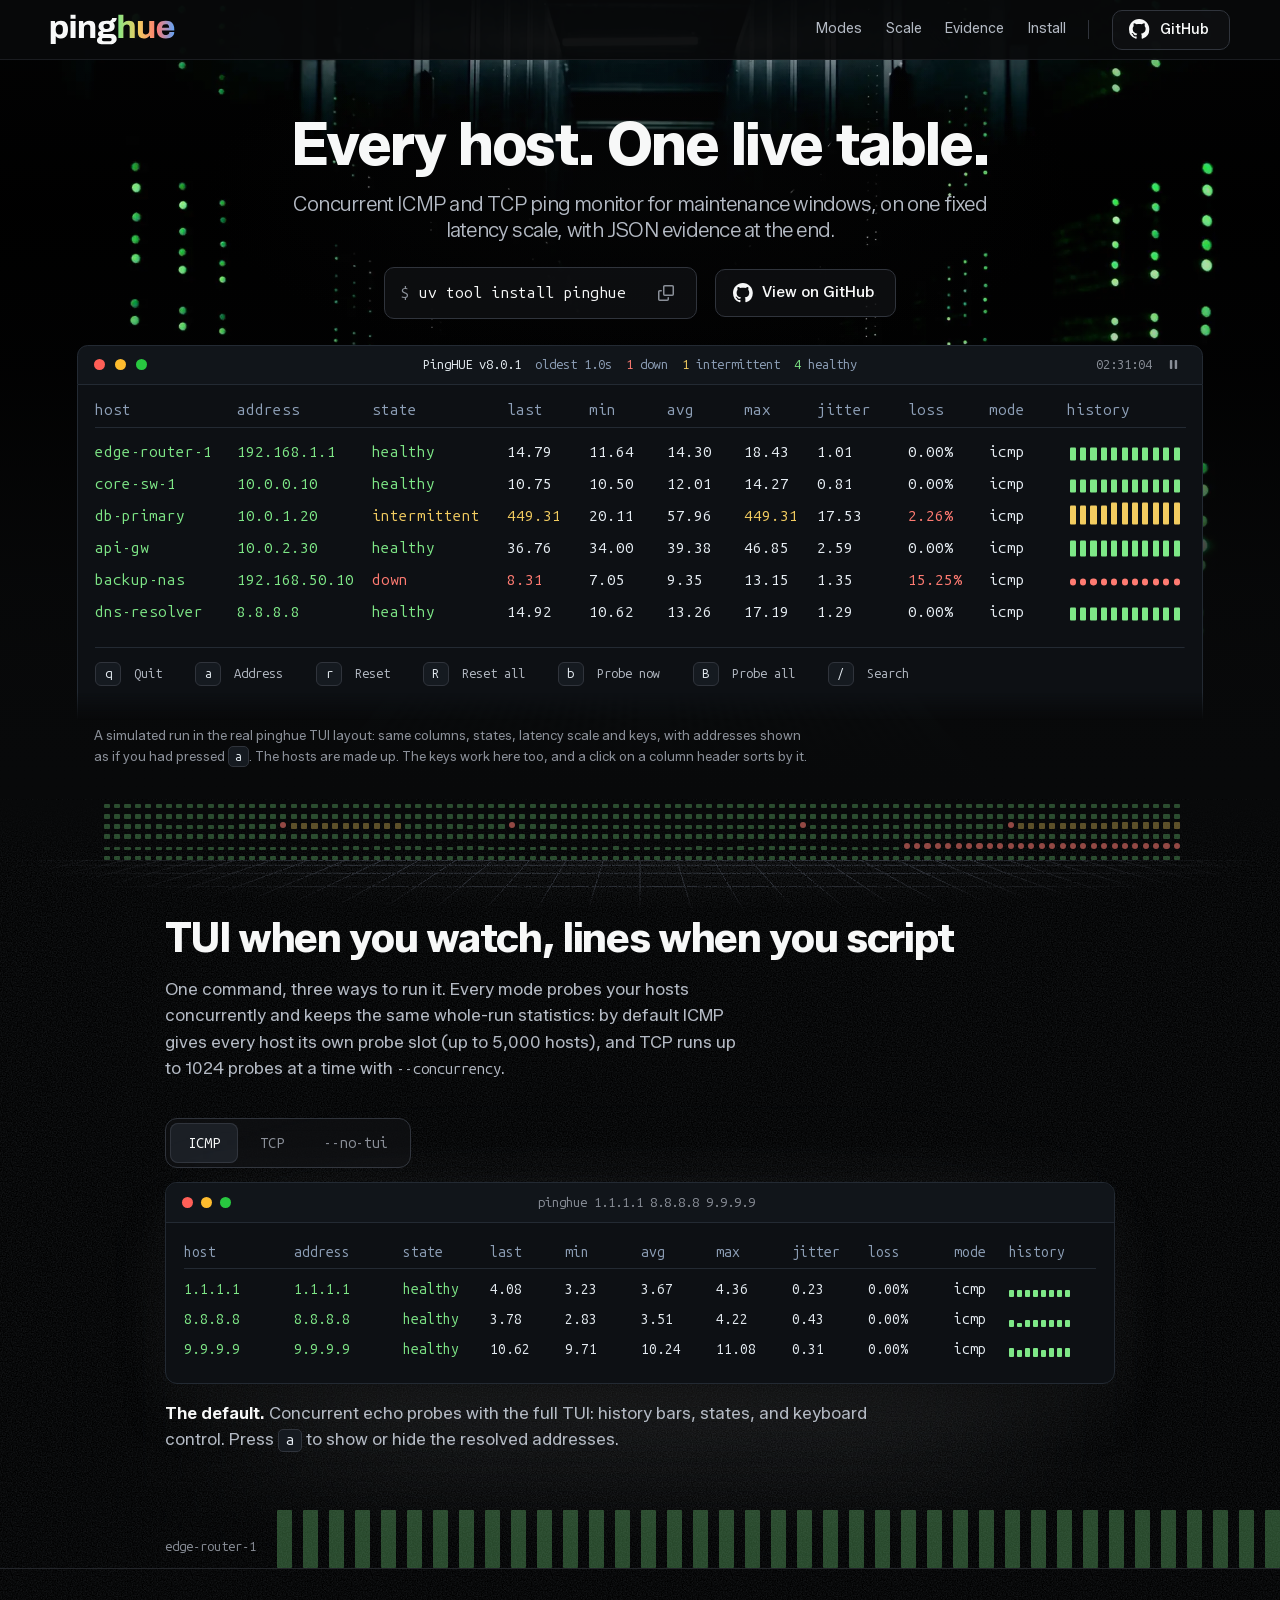
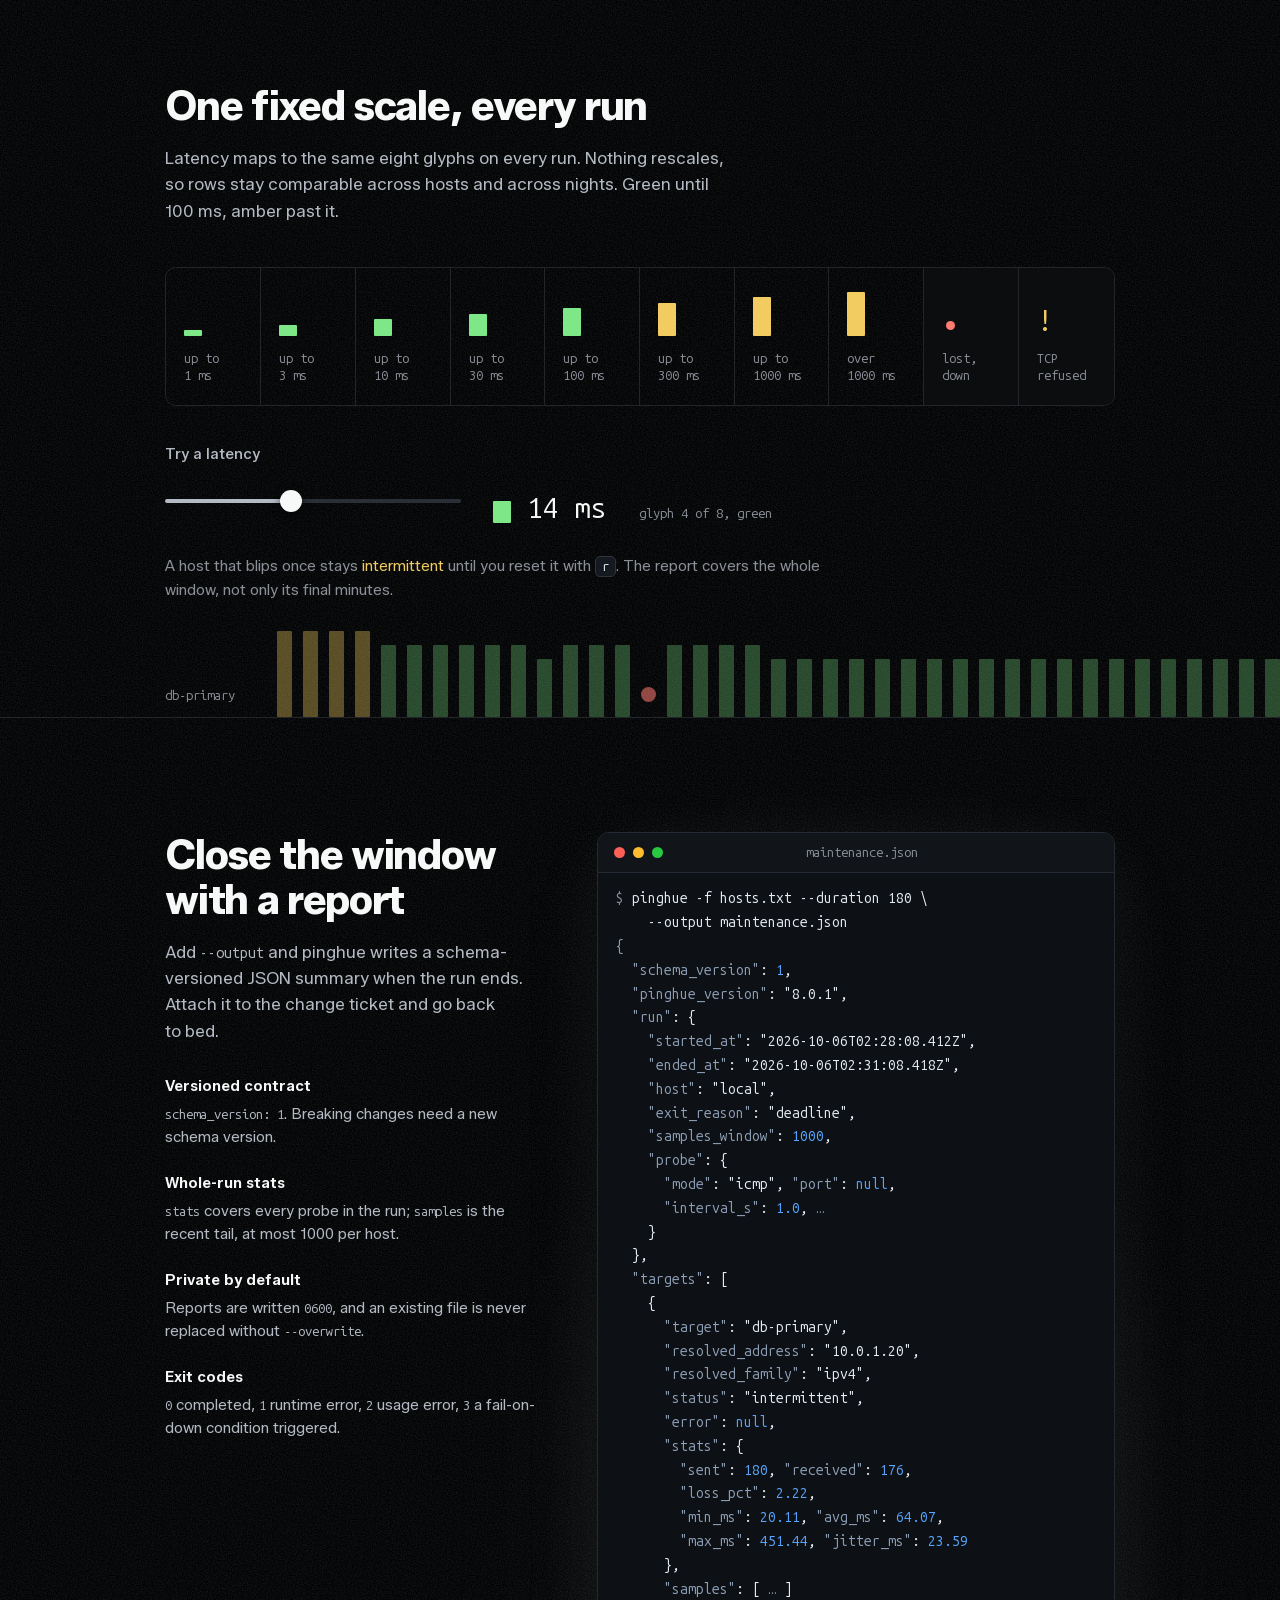
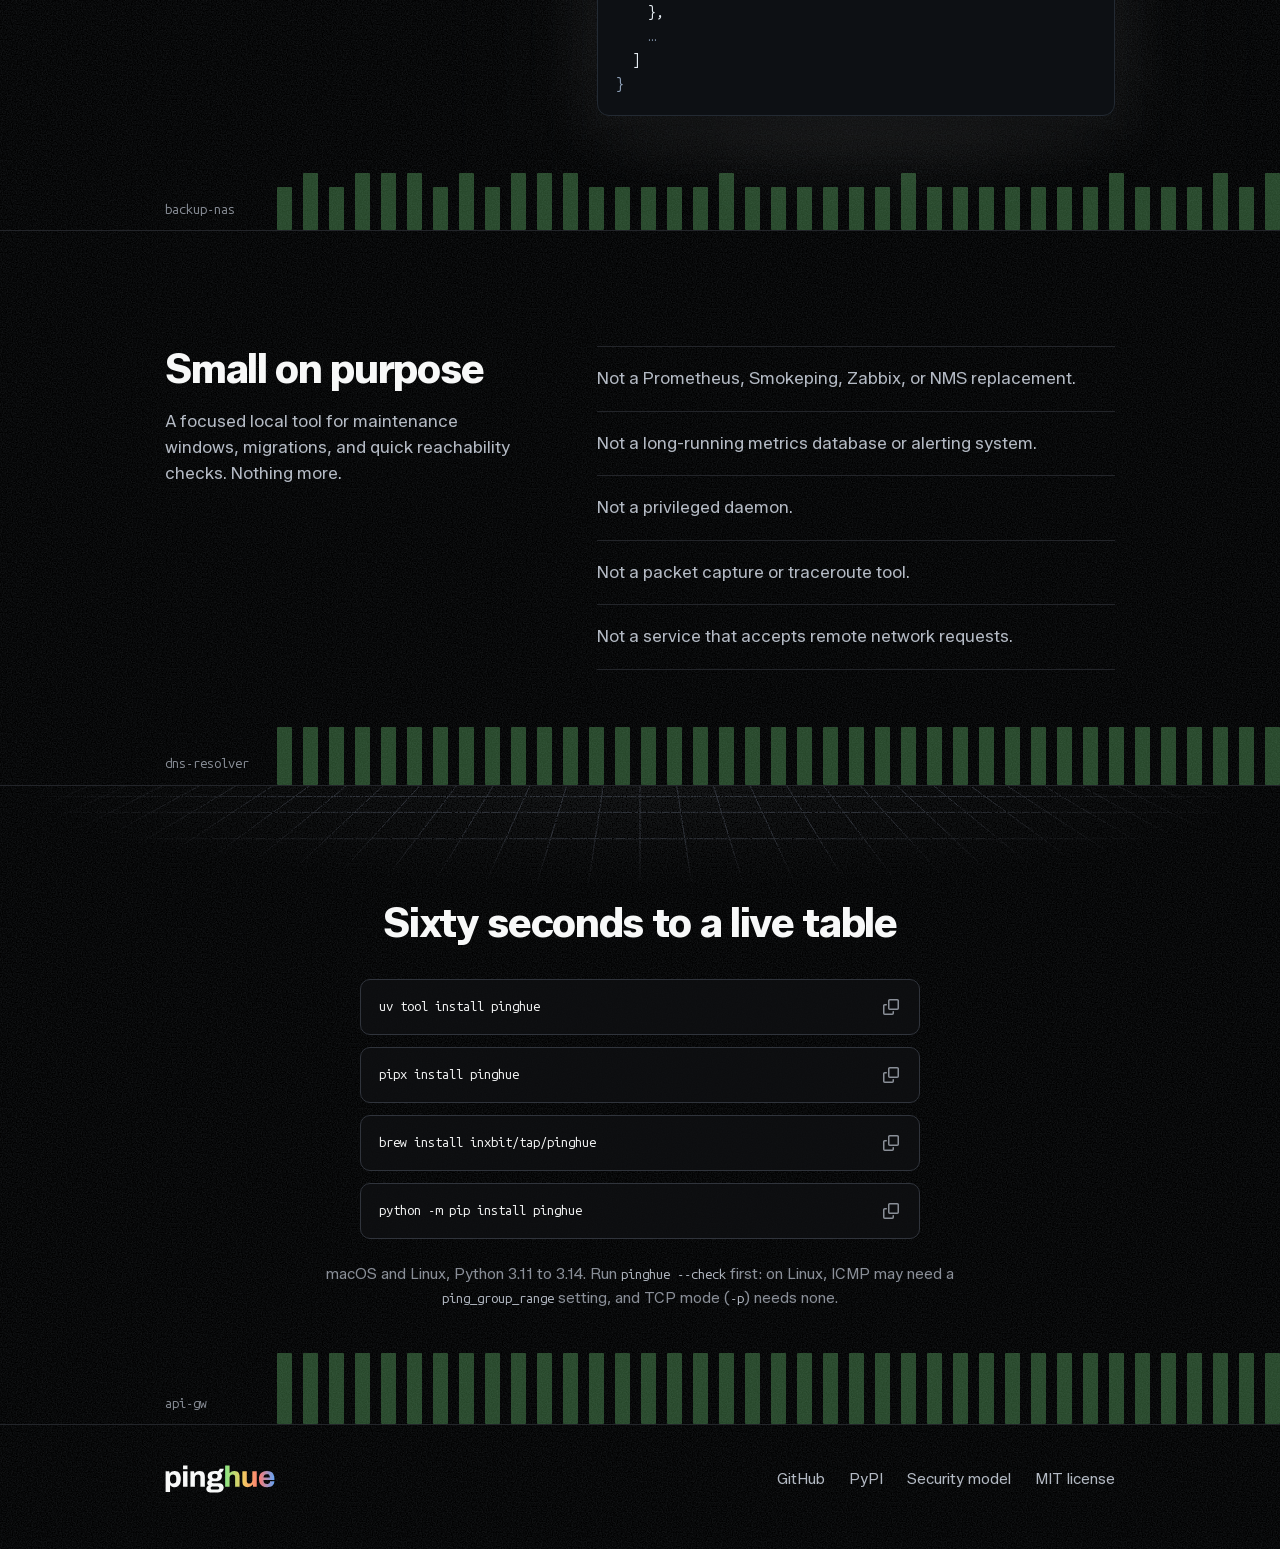
==== commit 89ef132f: "release: prepare v8.0.1" ====
--- a/docs/index.html
+++ b/docs/index.html
@@ -82,7 +82,7 @@
       <div class="term-window" tabindex="0" role="group" aria-label="Live pinghue demo" data-term>
       <div class="term-bar">
         <span class="dots" aria-hidden="true"><i></i><i></i><i></i></span>
-        <span class="term-head"><span class="term-title" aria-hidden="true">PingHUE v8.0.0</span><span class="term-summary" aria-hidden="true" data-summary>oldest 1.0s  <span class="t-red">1</span> down  <span class="t-amber">1</span> intermittent  <span class="t-green">4</span> healthy</span></span>
+        <span class="term-head"><span class="term-title" aria-hidden="true">PingHUE v8.0.1</span><span class="term-summary" aria-hidden="true" data-summary>oldest 1.0s  <span class="t-red">1</span> down  <span class="t-amber">1</span> intermittent  <span class="t-green">4</span> healthy</span></span>
         <span class="term-end">
           <span class="term-clock" aria-hidden="true" data-clock>02:31:04</span>
           <button class="term-pause" type="button" aria-label="Pause the live demo" data-pause hidden>
@@ -247,7 +247,7 @@
     --output maintenance.json
 <span class="jp">{</span>
   <span class="jk">"schema_version"</span>: <span class="jn">1</span>,
-  <span class="jk">"pinghue_version"</span>: <span class="js">"8.0.0"</span>,
+  <span class="jk">"pinghue_version"</span>: <span class="js">"8.0.1"</span>,
   <span class="jk">"run"</span>: {
     <span class="jk">"started_at"</span>: <span class="js">"2026-10-06T02:28:08.412Z"</span>,
     <span class="jk">"ended_at"</span>: <span class="js">"2026-10-06T02:31:08.418Z"</span>,
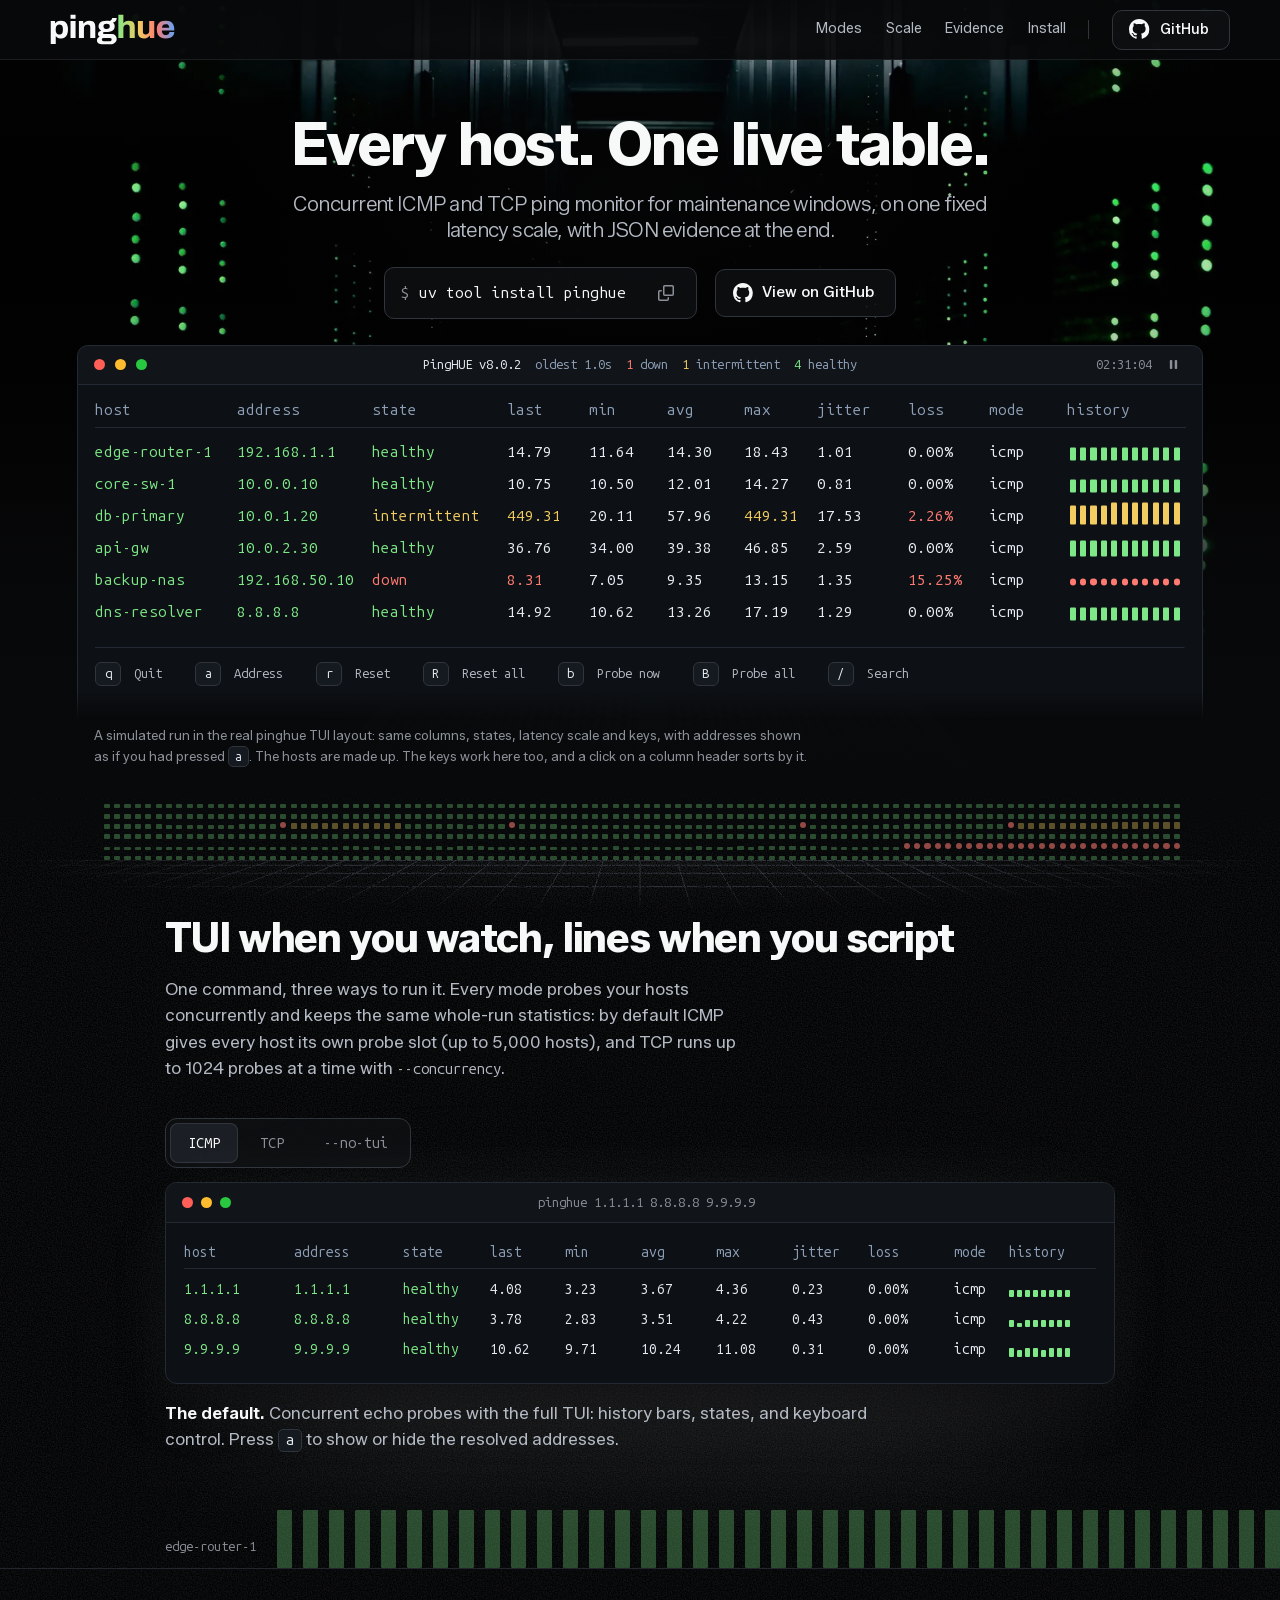
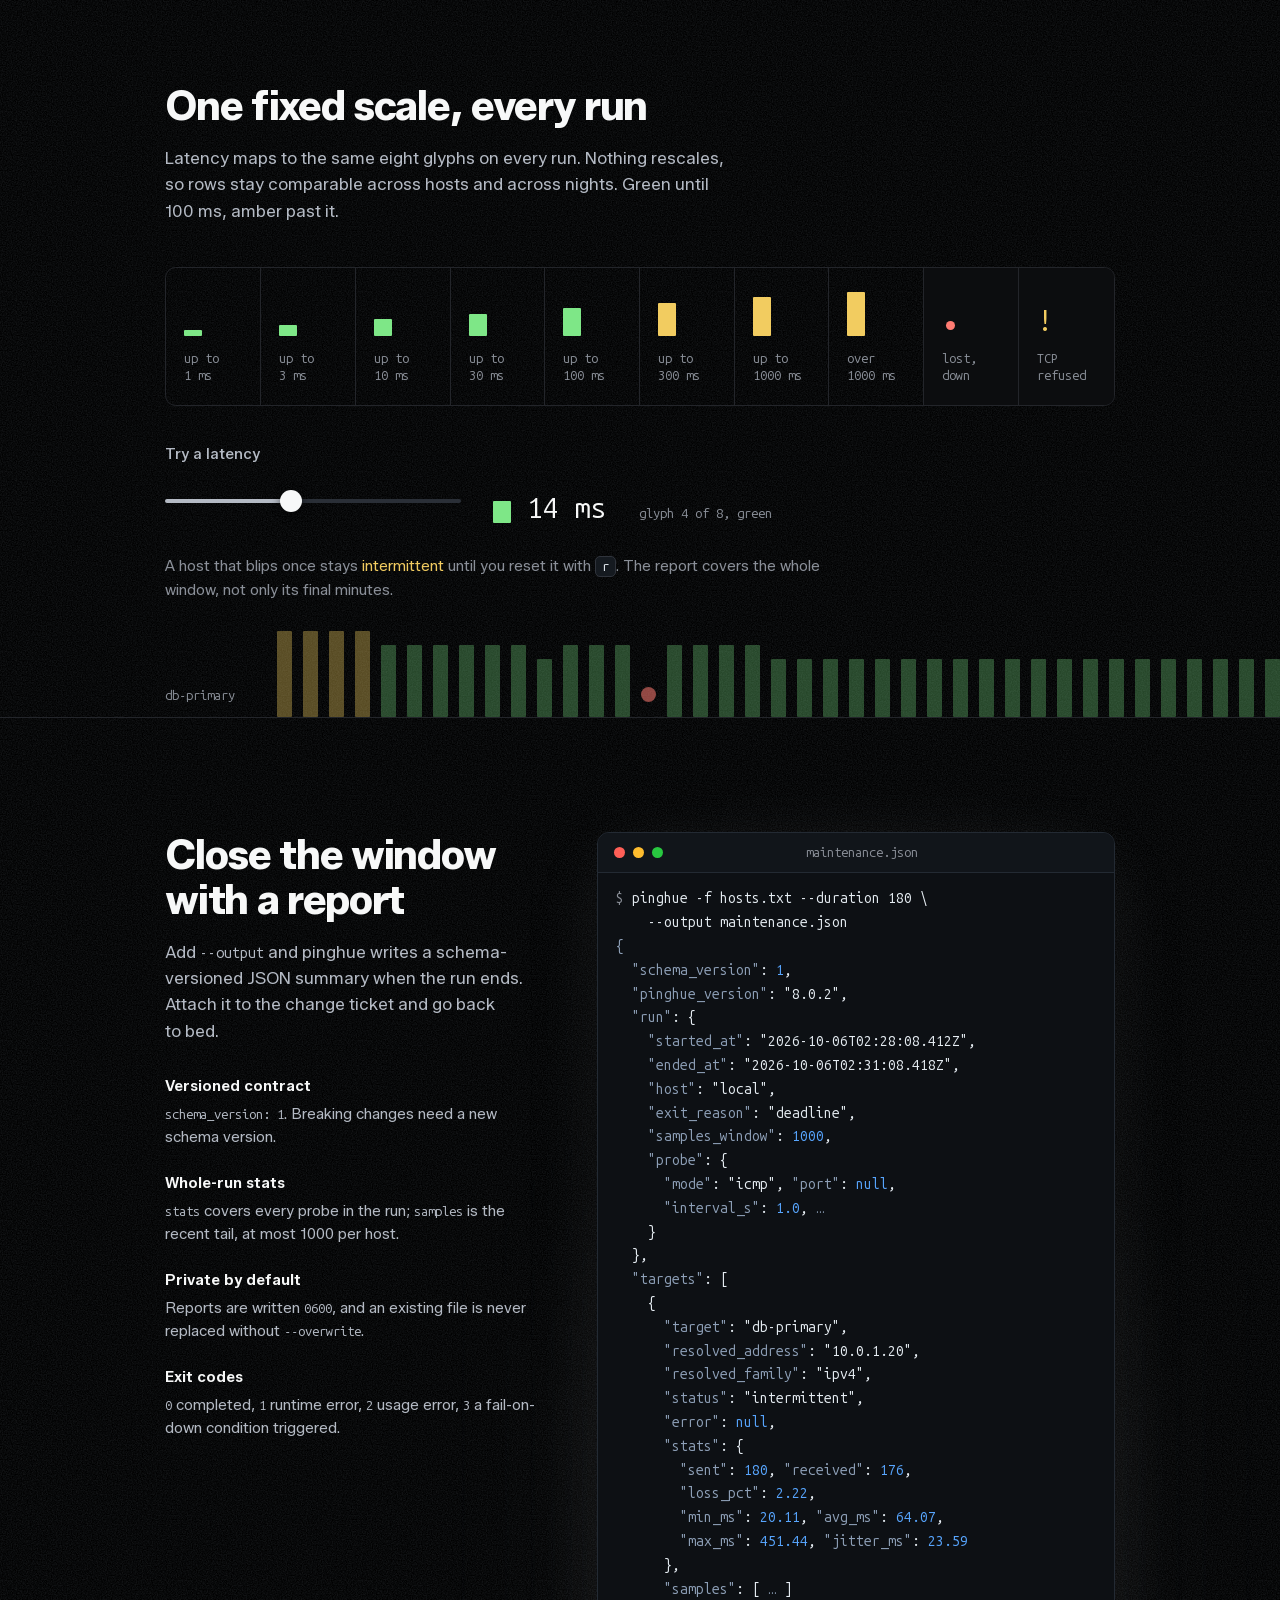
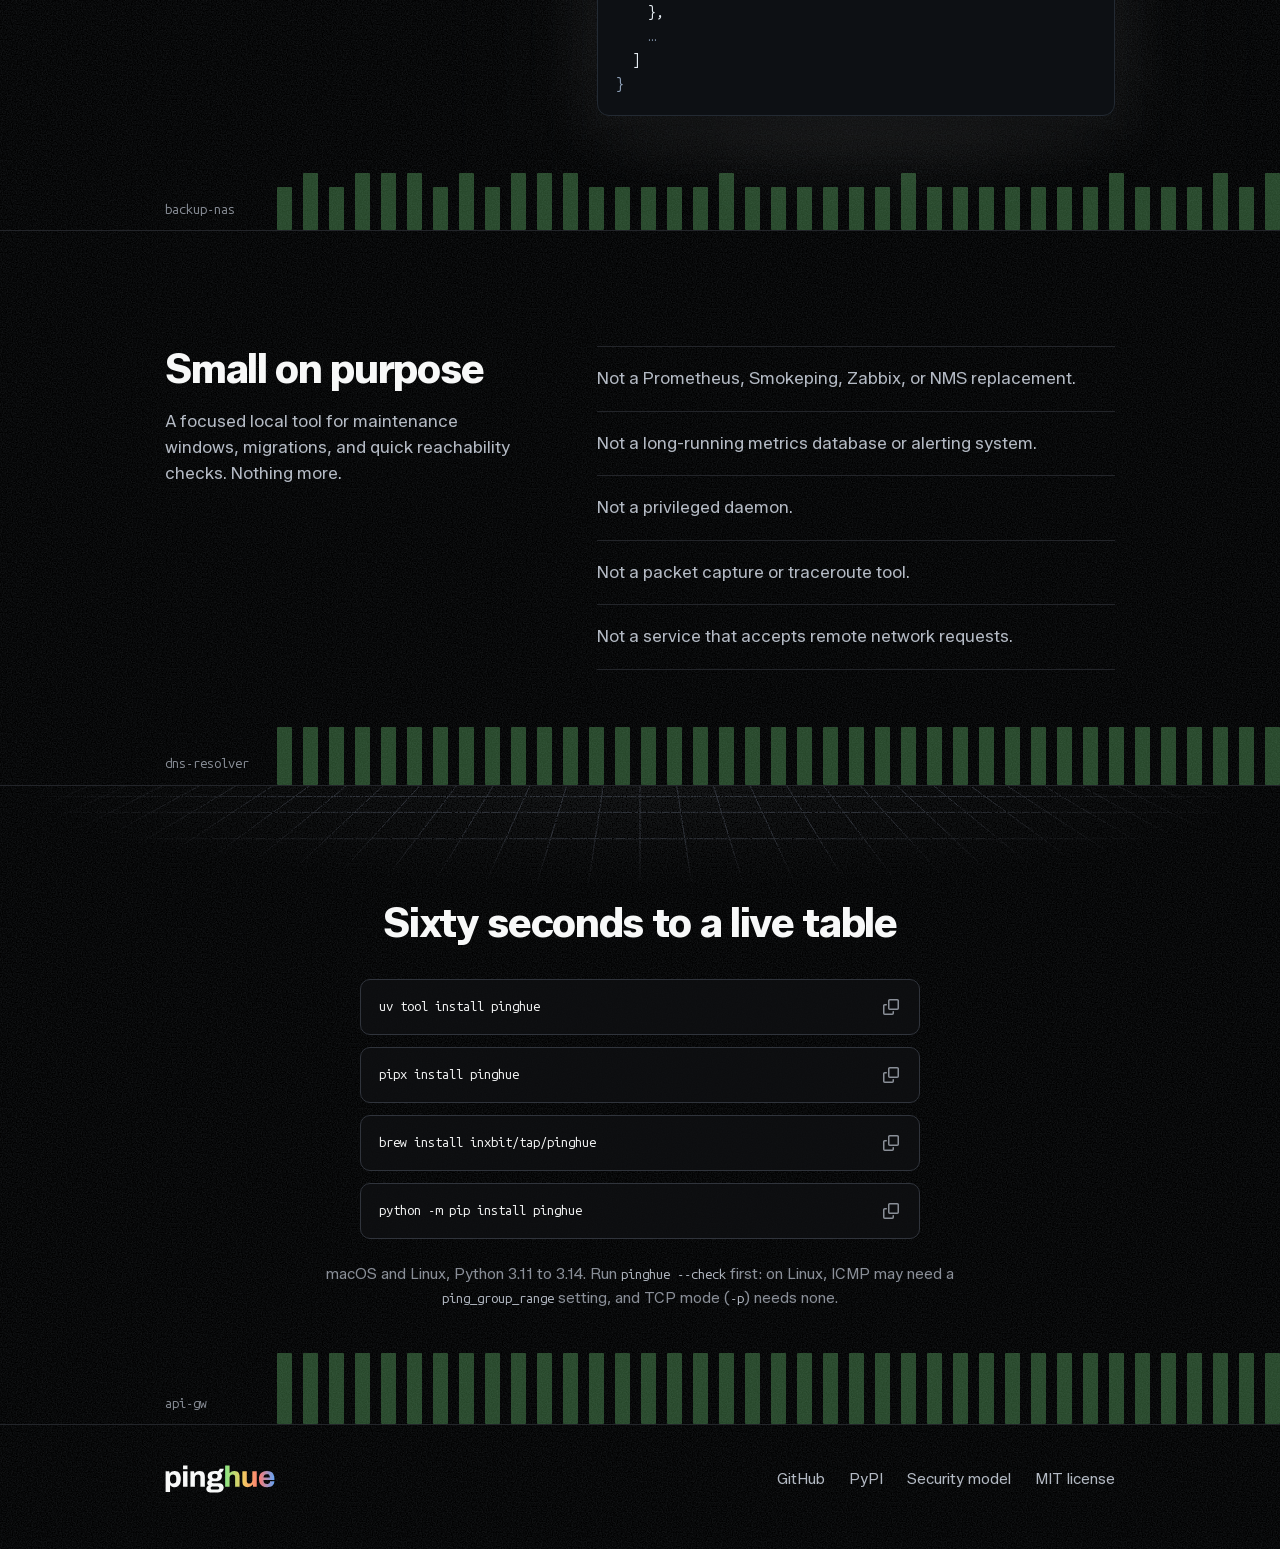
==== commit 2f1cfb05: "release: prepare v8.0.2" ====
--- a/docs/index.html
+++ b/docs/index.html
@@ -82,7 +82,7 @@
       <div class="term-window" tabindex="0" role="group" aria-label="Live pinghue demo" data-term>
       <div class="term-bar">
         <span class="dots" aria-hidden="true"><i></i><i></i><i></i></span>
-        <span class="term-head"><span class="term-title" aria-hidden="true">PingHUE v8.0.1</span><span class="term-summary" aria-hidden="true" data-summary>oldest 1.0s  <span class="t-red">1</span> down  <span class="t-amber">1</span> intermittent  <span class="t-green">4</span> healthy</span></span>
+        <span class="term-head"><span class="term-title" aria-hidden="true">PingHUE v8.0.2</span><span class="term-summary" aria-hidden="true" data-summary>oldest 1.0s  <span class="t-red">1</span> down  <span class="t-amber">1</span> intermittent  <span class="t-green">4</span> healthy</span></span>
         <span class="term-end">
           <span class="term-clock" aria-hidden="true" data-clock>02:31:04</span>
           <button class="term-pause" type="button" aria-label="Pause the live demo" data-pause hidden>
@@ -247,7 +247,7 @@
     --output maintenance.json
 <span class="jp">{</span>
   <span class="jk">"schema_version"</span>: <span class="jn">1</span>,
-  <span class="jk">"pinghue_version"</span>: <span class="js">"8.0.1"</span>,
+  <span class="jk">"pinghue_version"</span>: <span class="js">"8.0.2"</span>,
   <span class="jk">"run"</span>: {
     <span class="jk">"started_at"</span>: <span class="js">"2026-10-06T02:28:08.412Z"</span>,
     <span class="jk">"ended_at"</span>: <span class="js">"2026-10-06T02:31:08.418Z"</span>,
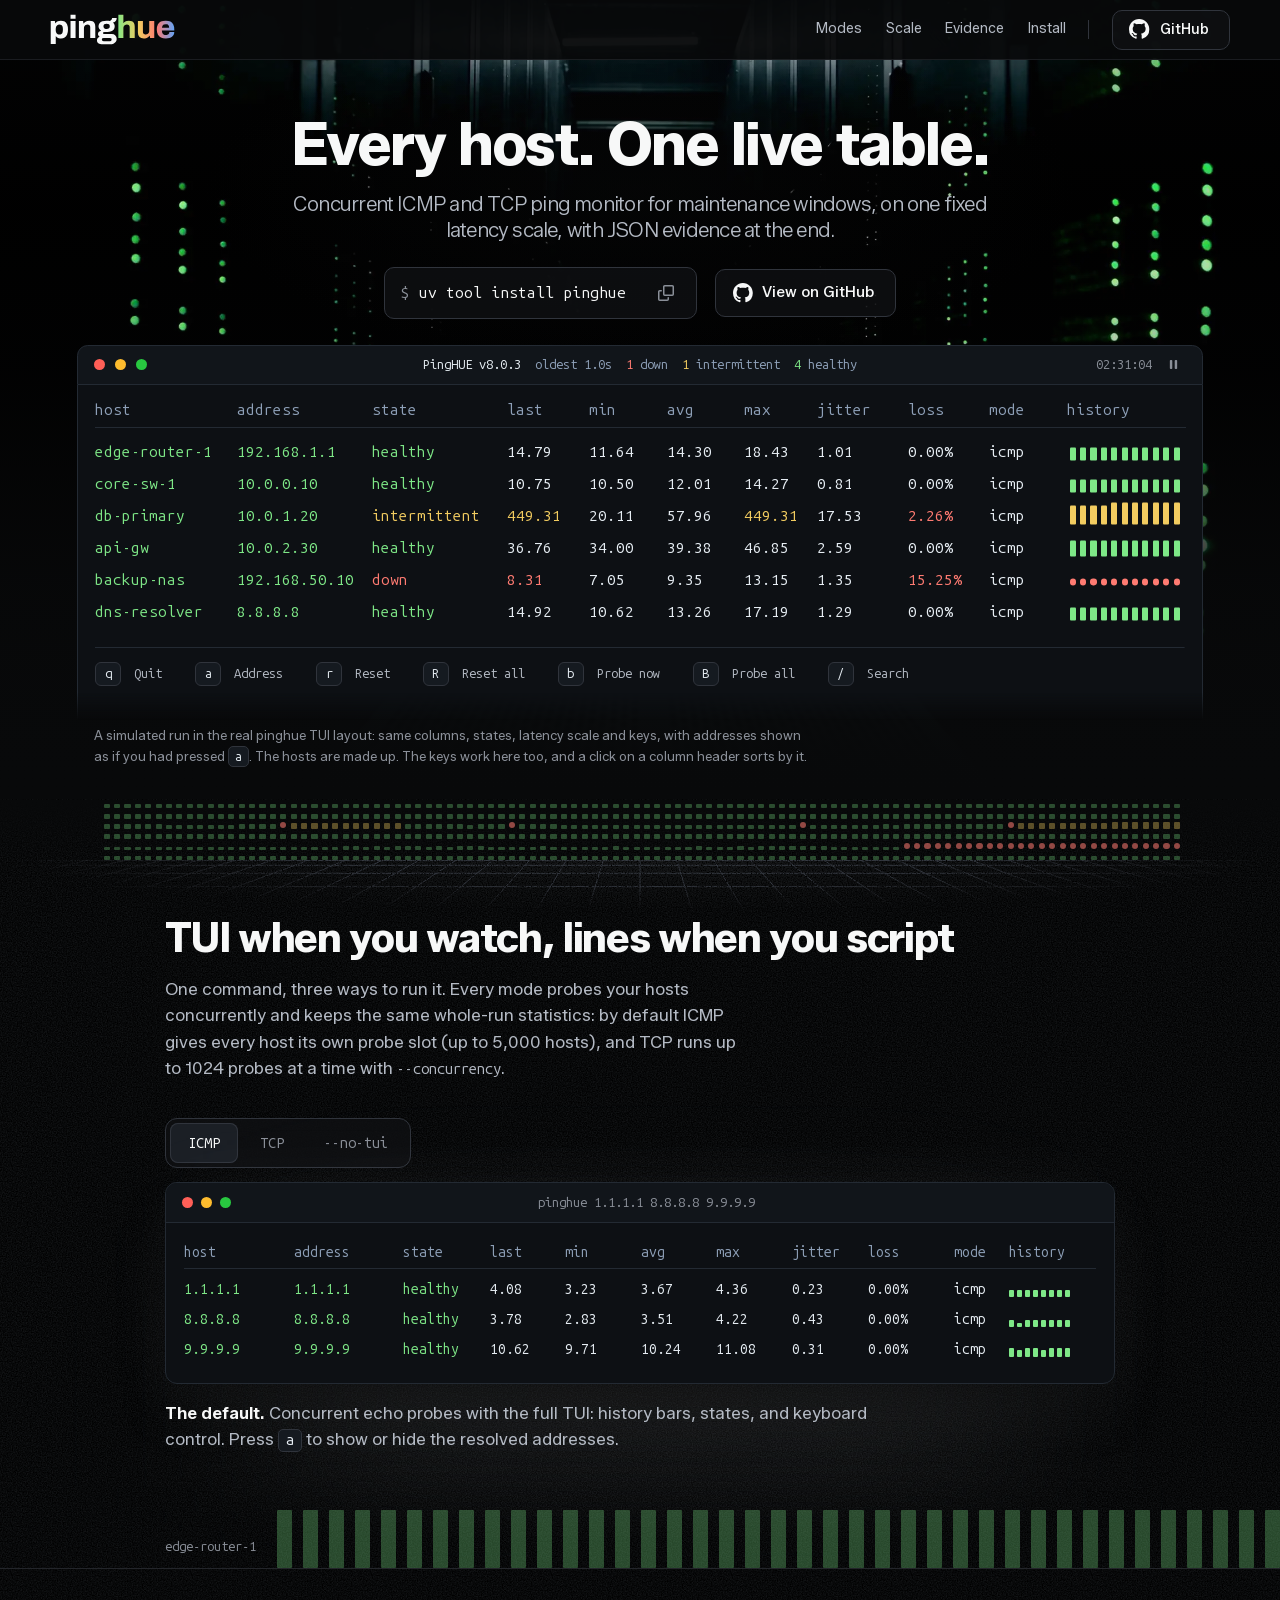
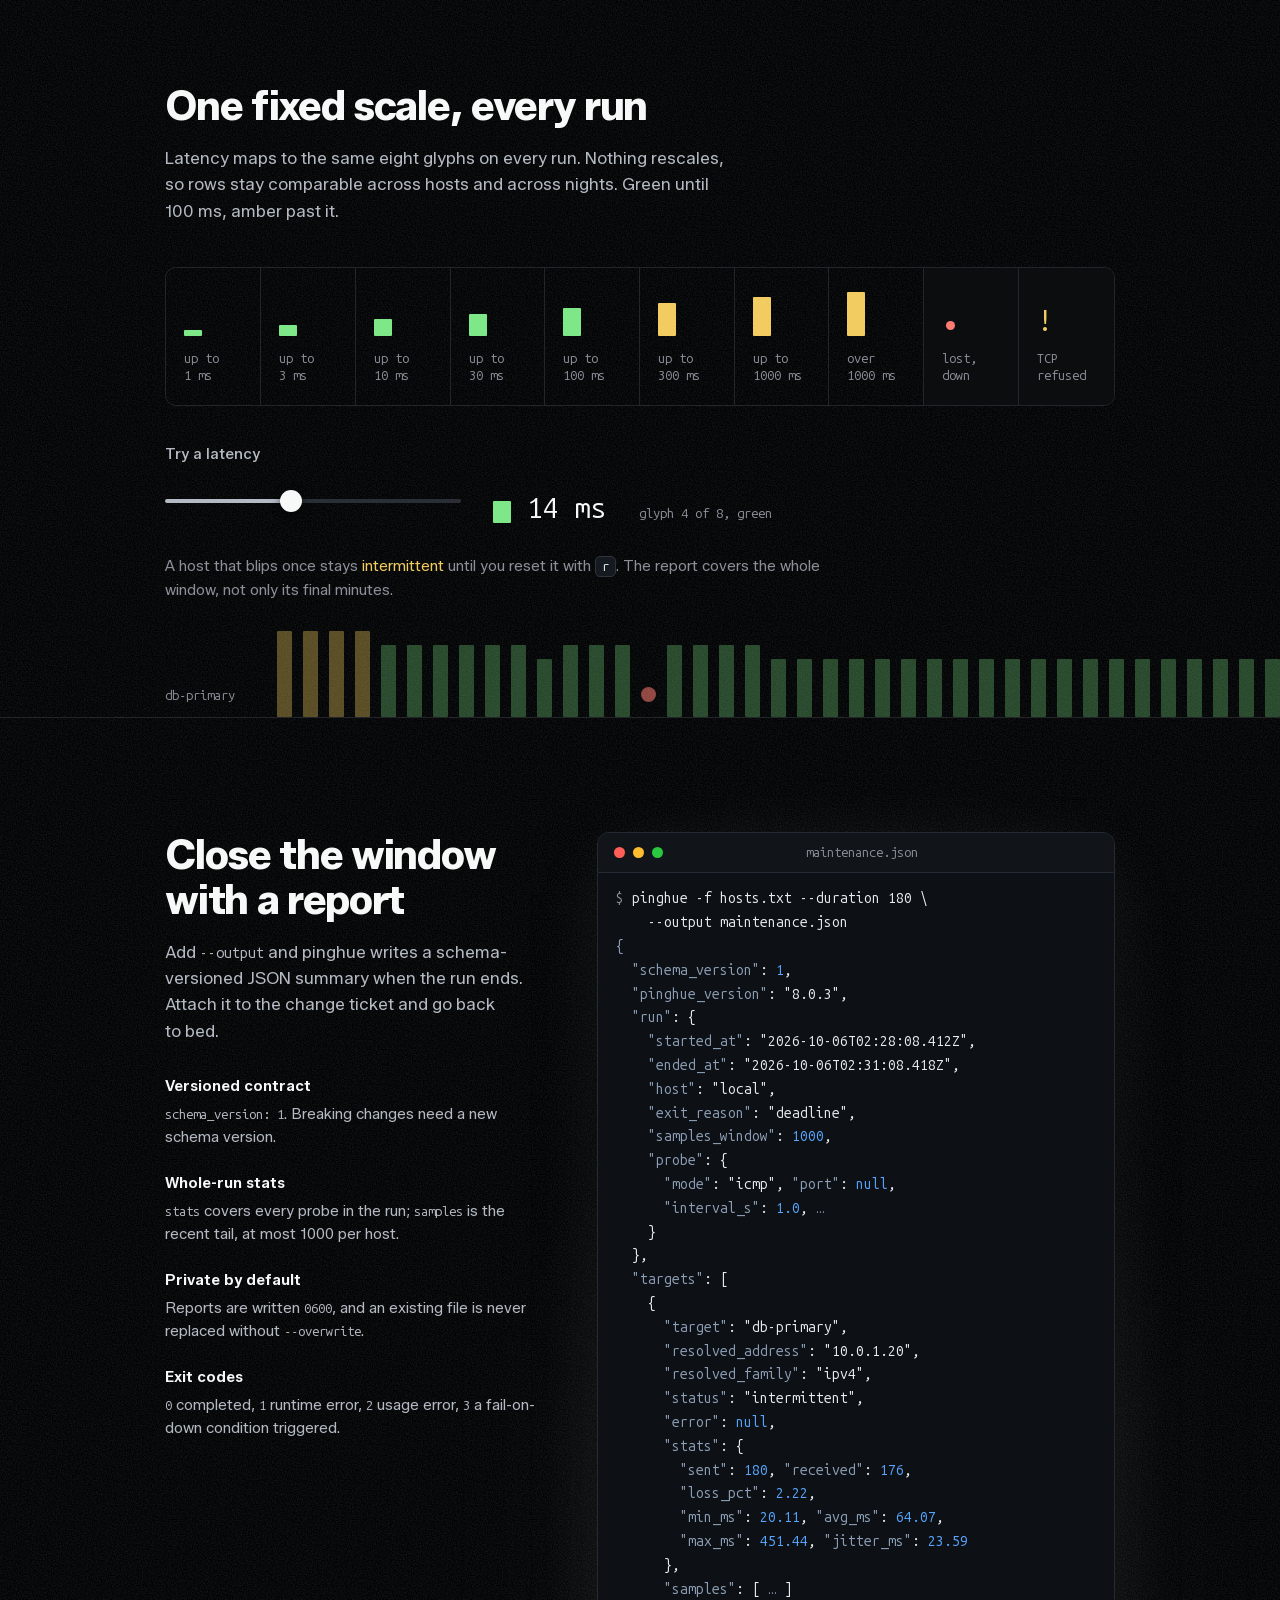
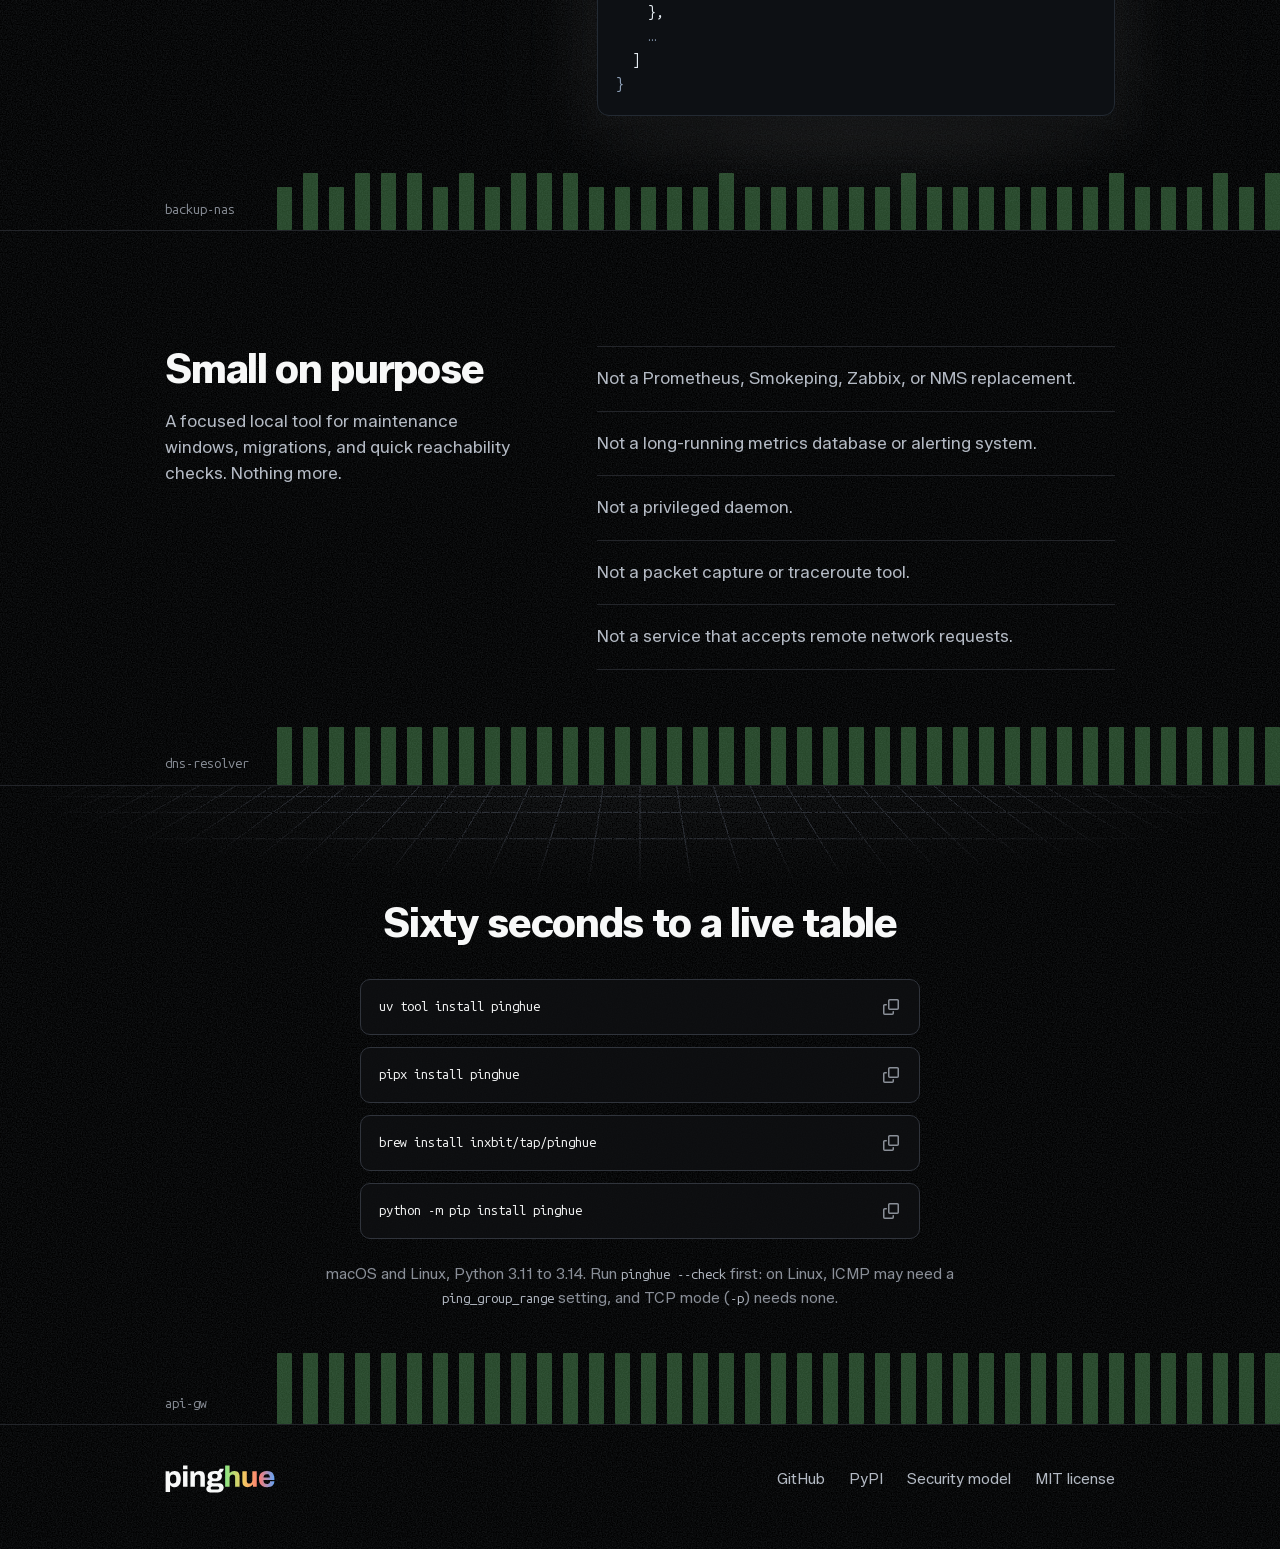
==== commit e0d4faaf: "release: prepare v8.0.3" ====
--- a/docs/index.html
+++ b/docs/index.html
@@ -82,7 +82,7 @@
       <div class="term-window" tabindex="0" role="group" aria-label="Live pinghue demo" data-term>
       <div class="term-bar">
         <span class="dots" aria-hidden="true"><i></i><i></i><i></i></span>
-        <span class="term-head"><span class="term-title" aria-hidden="true">PingHUE v8.0.2</span><span class="term-summary" aria-hidden="true" data-summary>oldest 1.0s  <span class="t-red">1</span> down  <span class="t-amber">1</span> intermittent  <span class="t-green">4</span> healthy</span></span>
+        <span class="term-head"><span class="term-title" aria-hidden="true">PingHUE v8.0.3</span><span class="term-summary" aria-hidden="true" data-summary>oldest 1.0s  <span class="t-red">1</span> down  <span class="t-amber">1</span> intermittent  <span class="t-green">4</span> healthy</span></span>
         <span class="term-end">
           <span class="term-clock" aria-hidden="true" data-clock>02:31:04</span>
           <button class="term-pause" type="button" aria-label="Pause the live demo" data-pause hidden>
@@ -247,7 +247,7 @@
     --output maintenance.json
 <span class="jp">{</span>
   <span class="jk">"schema_version"</span>: <span class="jn">1</span>,
-  <span class="jk">"pinghue_version"</span>: <span class="js">"8.0.2"</span>,
+  <span class="jk">"pinghue_version"</span>: <span class="js">"8.0.3"</span>,
   <span class="jk">"run"</span>: {
     <span class="jk">"started_at"</span>: <span class="js">"2026-10-06T02:28:08.412Z"</span>,
     <span class="jk">"ended_at"</span>: <span class="js">"2026-10-06T02:31:08.418Z"</span>,
